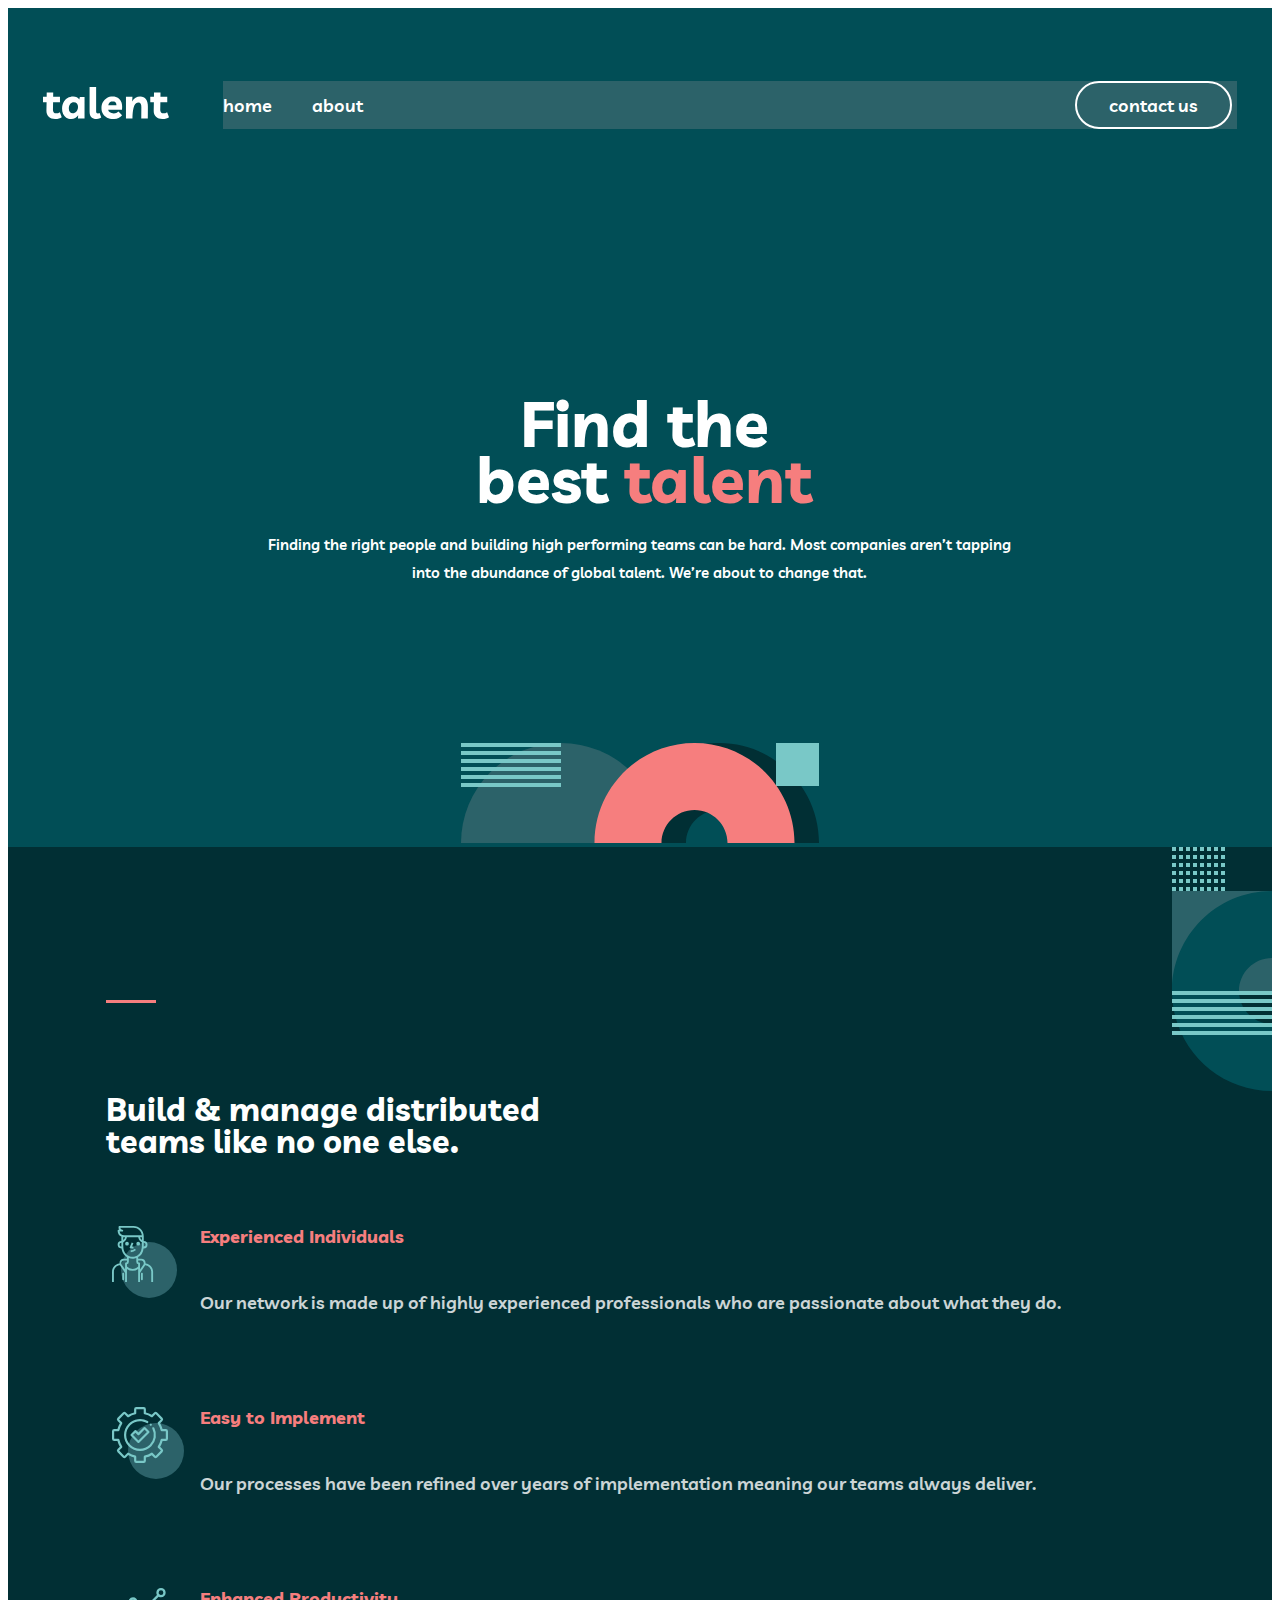
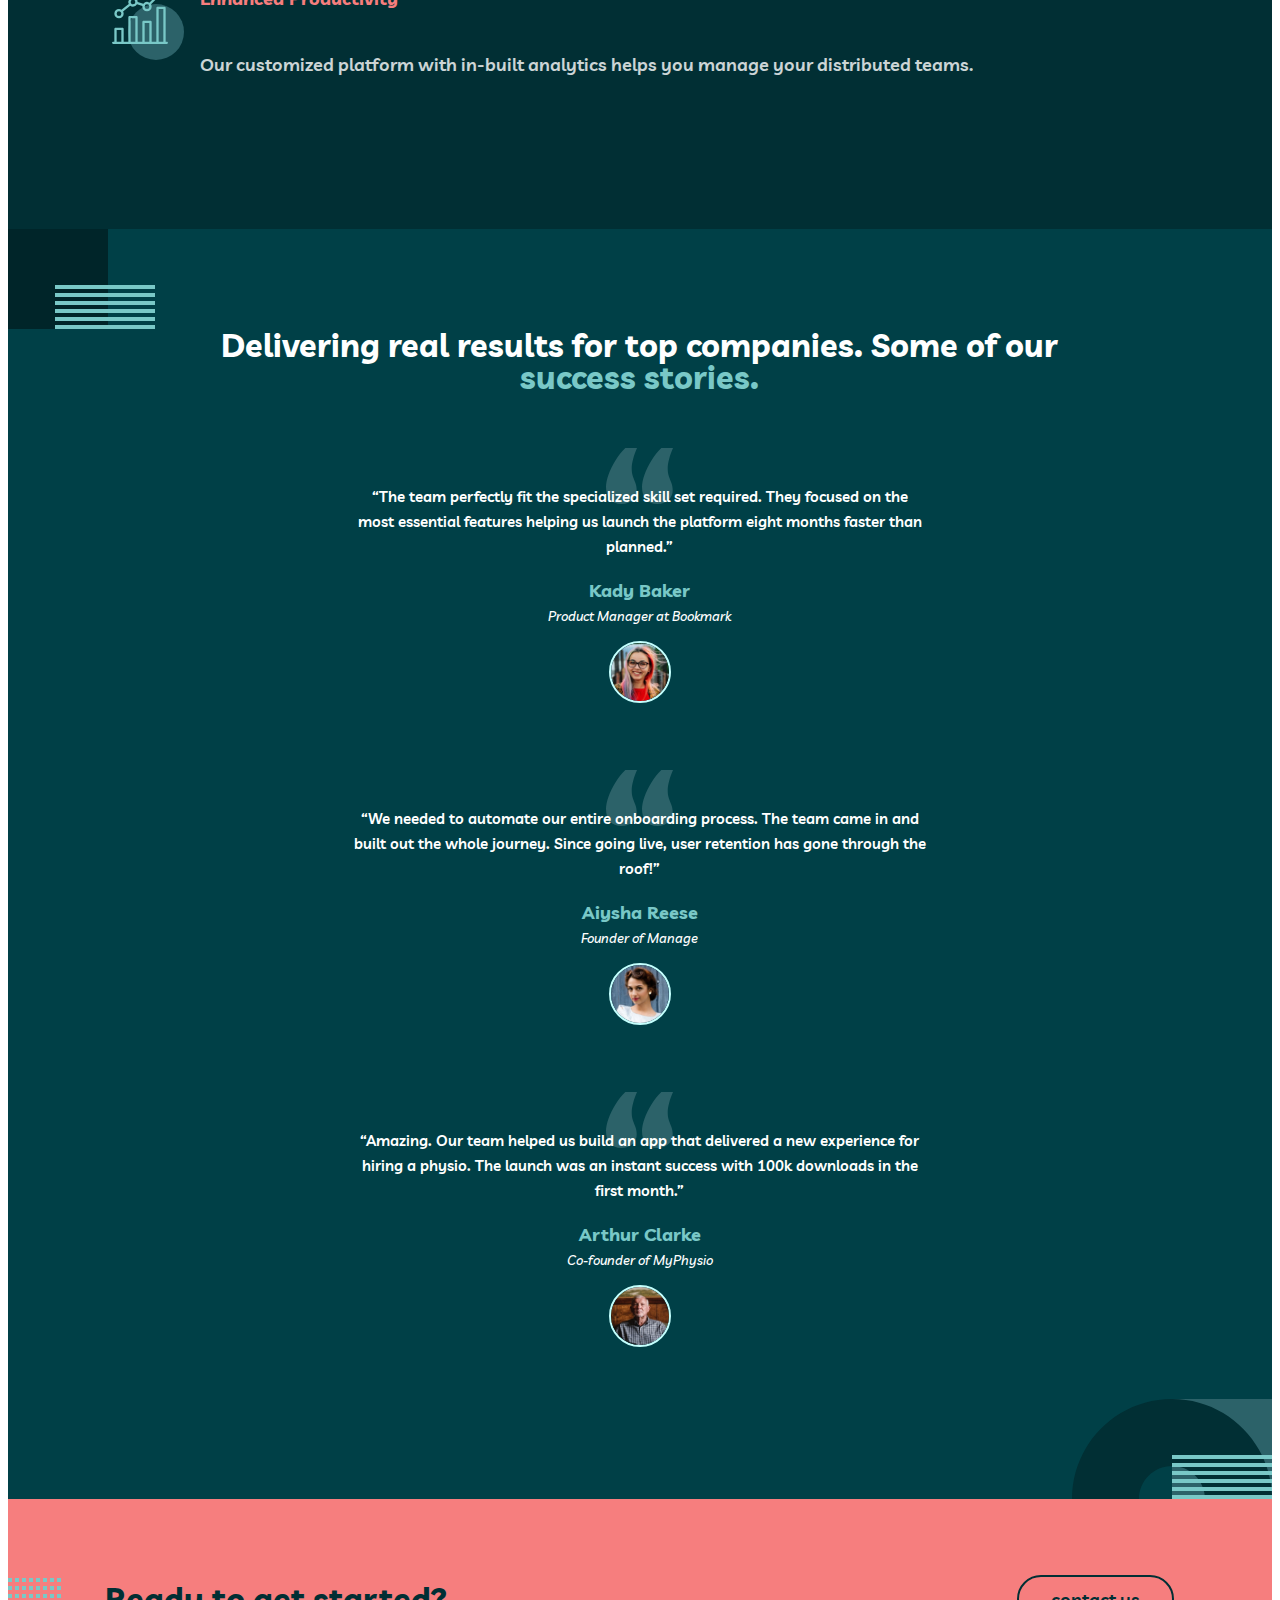
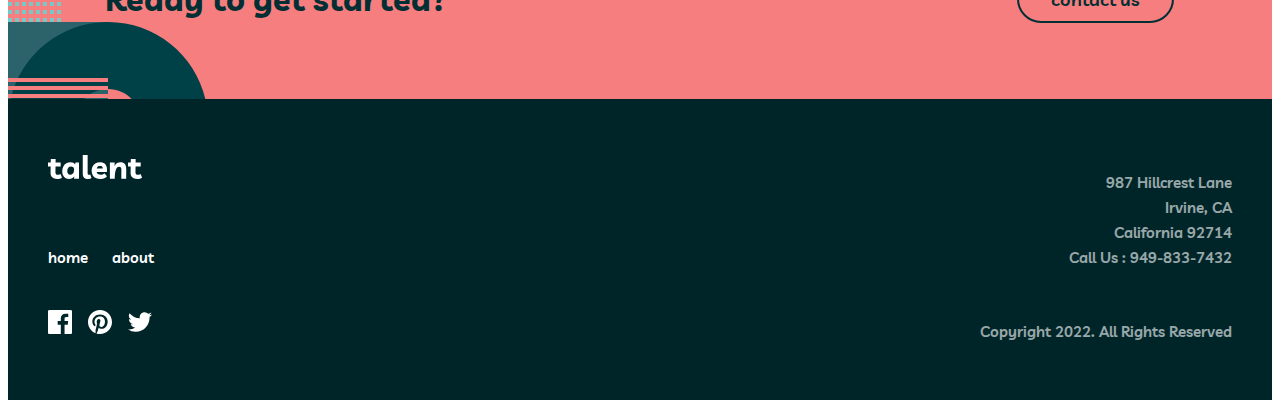
==== index.html @ 36f63576 "Added fixes for html/css validator bugs" ====
<!DOCTYPE html>
<html lang="en">

<head>
  <meta charset="UTF-8">
  <meta http-equiv="X-UA-Compatible" content="IE=edge">
  <meta name="viewport" content="width=device-width, initial-scale=1.0">
  <title>Document</title>
  <link href="https://cdn.jsdelivr.net/npm/bootstrap@5.2.3/dist/css/bootstrap.min.css" rel="stylesheet" integrity="sha384-rbsA2VBKQhggwzxH7pPCaAqO46MgnOM80zW1RWuH61DGLwZJEdK2Kadq2F9CUG65" crossorigin="anonymous">
  <link rel="stylesheet" href="style.css">

</head>

<body>
  <header class="header">
    <a href="index.html" class="linked-img">
      <img src="assets/images/logo.svg" alt="talent logo" class="logo">
    </a>
    <a href="#offcanvasResponsive" data-bs-toggle="offcanvas" role="button" aria-controls="offcanvasResponsive" class="linked-img hamburger">
      <img src="assets/images/icon-hamburger.svg" alt="nav menu open" class="hamburger__img">
    </a>
    <div class="offcanvas-md offcanvas-end header__offcanvas" tabindex="-1" id="offcanvasResponsive">
        <a href="#offcanvasResponsive" data-bs-dismiss="offcanvas" role="button" class="linked-img close">
          <img src="assets/images/icon-close.svg" alt="nav menu close__img">
        </a>
        <nav class="nav">
          <a href="index.html" class="nav__item link-text body__1 nav__home">home</a>
          <a href="about.html" class="nav__item link-text body__1 nav__about">about</a>
          <a href="contacts.html" class="body__1 button button-primary-light nav__item">
            contact us
          </a>
        </nav>
        <img src="assets/images/bg-pattern-about-1-mobile-nav-1.svg" alt="mobile nav 1" class="offcanvas__bg-image">
    </div>
  </header>
  <main>
    
    <div class="main-banner">
        <h1 class="banner-title">Find the <br> best <span style="color:rgba(246, 126, 126, 1)">talent</span></h1>
      <div class="banner-text">
        <p>Finding the right people and building high performing teams can be hard. Most companies aren’t tapping into
          the
          abundance of global talent. We’re about to change that.</p>
      </div>
      <div class="bg-pattern-home-2"><img src="assets/images/bg-pattern-home-2.svg" alt="bg-pattern-home-2"></div>
    </div>


    <div class="main-features-body">
      <div class="red-line"></div>
      <div class="bg-pattern-home-3"><img src="assets/images/bg-pattern-home-3.svg" alt="pattern home 3"></div>
      <h1 class="features-title">Build & manage distributed teams like no one else.</h1>
      
      
      <div class="description-features">
        <article class="features">
          <div class = "image-features"><img src="assets/images/icon-person.svg" alt="person"></div>
          <h5><span style="color:rgba(246, 126, 126, 1)">Experienced Individuals</span></h5>
          <p>Our network is made up of highly experienced professionals who are passionate about what they do.</p>
        </article>
        <article class="features">
          <div class = "image-features"><img src="assets/images/icon-cog.svg" alt="cog"></div>
          <h5><span style="color:rgba(246, 126, 126, 1)">Easy to Implement</span></h5>
          <p>Our processes have been refined over years of implementation meaning our teams always deliver.</p>
        </article>
        <article class="features">
          <div class = "image-features"><img src="assets/images/icon-chart.svg" alt="chart"></div>
          <h5><span style="color:rgba(246, 126, 126, 1)">Enhanced Productivity</span></h5>
          <p>Our customized platform with in-built analytics helps you manage your distributed teams.</p>
        </article>
      </div>
    </div>

    <div class="main-stories-body">
      <div>
        <img class="stories-icon" src="assets/images/bg-pattern-home-4-about-3.svg" alt="logo-the-verge">
      </div>
      <h2 class="main-stories">
          Delivering real results for top companies. Some of our 
          <span class="success-stories">success stories.</span>
      </h2>
      <div class="quotes">
        <div class="quotes__container">
          <p class="quote body__2">
                “The team perfectly fit the specialized skill set
                required. They focused on the most essential
                features helping us launch the platform eight
                months faster than planned.”
          </p>
          <h3 class="name h3">Kady Baker</h3>
          <div class="role">Product Manager at Bookmark</div>
          <div>
            <img class="avatar" src="assets/images/avatar-kady.jpg" alt="kady-pic">
          </div>
        </div>
        
        <div class="quotes__container">
          <p class="quote body__2">
            “We needed to automate our entire
            onboarding process. The team came in and
            built out the whole journey. Since going live,
            user retention has gone through the roof!”
          </p>
          <h3 class="name h3">Aiysha Reese</h3>
          <div class="role"> Founder of Manage</div> 
          <div>
            <img class="avatar" src="assets/images/avatar-aiysha.jpg" alt="aisha-pic">
          </div>
        </div>
        
        <div class="quotes__container">
          <p class="quote body__2">
            “Amazing. Our team helped us build an app
            that delivered a new experience for hiring a
            physio. The launch was an instant success
            with 100k downloads in the first month.”
          </p>
          <h3 class="name h3">Arthur Clarke</h3>
          <div class="role">Co-founder of MyPhysio</div>
          <div>
            <img class="avatar" src="assets/images/avatar-arthur.jpg" alt="arthur-pic">
          </div>
        </div>
        <div>
          <img class="icon-bot-left" src="assets/images/bg-pattern-home-5.svg" alt="pattern-home-5">
        </div>
      </div>
    </div>
  </main>


  <footer>
    <div class="ready-to-get-started">
      <div class="ready-to-get-started__text">Ready to get started?</div>
      <a href="contacts.html" class="body__1 button button-primary-dark">contact us</a>
      <img src="assets/images/bg-pattern-home-6-about-5.svg" alt="bg-pattern-home-6-about-5" class="ready-to-get-started__image">
    </div>
    <div class="footer-contacts-body">
      <div class="footer-nav">
        <a href="index.html" class="linked-img">
          <img src="assets/images/logo.svg" alt="logo" class="footer-logo">
        </a>
        <p class="footer-links"><a href="index.html" class="footer-links__home">home</a><a href="about.html" class="footer-links__about">about</a></p>
      </div>
      <p class="footer-contacts body__2">
          987 Hillcrest Lane <br>
          Irvine, CA <br>
          California 92714 <br>
          Call Us : 949-833-7432 <br>
      </p>
      <div class="social-network">
        <a target="_blank" href="https://facebook.com"><img src="assets/images/icon-facebook.svg" alt="facebook"></a>
        <a target="_blank" href="https://pinterest.com"><img src="assets/images/icon-pinterest.svg" alt="pinterest"></a>
        <a target="_blank" href="https://twitter.com"><img src="assets/images/icon-twitter.svg" alt="twiter"></a>
      </div>
      <p class="copyright body__2">Copyright 2022. All Rights Reserved</p>
    </div>
  </footer>



  <script src="https://cdn.jsdelivr.net/npm/bootstrap@5.2.3/dist/js/bootstrap.bundle.min.js" integrity="sha384-kenU1KFdBIe4zVF0s0G1M5b4hcpxyD9F7jL+jjXkk+Q2h455rYXK/7HAuoJl+0I4" crossorigin="anonymous"></script>
</body>

</html>
---- style.css ----
@import url("https://fonts.googleapis.com/css2?family=Livvic:ital,wght@0,600;0,700;1,600;1,700&display=swap");
:root {
    --midnight-green: #014e56;
    --light-coral: #f67e7e;
    --white: #ffffff;
    --rapture-blue: #79c8c7;
    --police-blue: #2c6269;
    --deep-jungle-green: #004047;
    --sacramento-state-green: #012f34;
    --dark-green: #002529;
    font-family: "Livvic", sans-serif;
}
*{
    box-sizing: border-box;
}
body{
    font-family: 'Livvic', sans-serif;
}
a{
    color: inherit;
    text-decoration: none;
}
h1, h2, h3, h4, h5, h6 {
    margin-bottom: 0;
}
.body__1 {
    font-size: 18px;
    line-height: 28px;
    font-weight: 600;
}
.body__2 {
    font-size: 15px;
    line-height: 25px;
    font-weight: 600;
}
.h1-large {
    font-size: 100px;
    line-height: 100px;
    font-weight: 700;
}
.h1-small {
    font-size: 64px;
    line-height: 56px;
    font-weight: 700;
}
.h2 {
    font-size: 48px;
    line-height: 48px;
    font-weight: 700;
}
.h3 {
    font-size: 18px;
    line-height: 28px;
    font-weight: 700;
}
.input__text,
.input__textarea{
    display: block;
    border-top: none;
    border-right: none;
    border-left: none;
    border-bottom: 1px solid var(--white);
    background-color: transparent;
    color: white;
    padding-left: 14px;
    margin-bottom: 24px;
    max-width: 540px;
    width: 100%;
}
.input__text{
    padding-bottom: 16px;
}
.input__textarea {
    resize: none;
}
.input__text::placeholder,
.input__textarea::placeholder {
    opacity: 0.6;
}
.input__text:focus-visible,
.input__textarea:focus-visible {
    border-color: var(--rapture-blue);
    outline: none;
}
.input__message{
    display: none;
    font-weight: 700;
    font-style: italic;
    font-size: 10px;
    line-height: 0.5rem;
    padding-left: 14px;
    max-width: 540px;
    width: 100%;
}
.input-alert{
    border-color: var(--light-coral);
    color: var(--light-coral);
}
.input__text.input-alert,
.input__textarea.input-alert{
    margin-bottom: 8px;
}
.input__message.input-alert {
    display: block;
    margin-bottom: 24px;
}
.about-container-img{
    background-color:#012F34;
    display:flex;
    flex-direction: column;
    color: #FFFFFF;
    text-align: center;
    gap: 56px;
    padding-bottom: 88px;
   
    
} 
.about-container{
    background-color:#012F34;
    color: #FFFFFF;
    text-align: center; 
    position: relative;
    padding-top: 88px;
    padding-bottom: 64px;
    overflow: hidden;
    font-size: 32px;
    line-height: 32px;
    font-weight: 700;
}



.about-container-box{
    max-height: 25px;
    max-width: 113px;
    text-align: center;
    
    
}

.about-image{
    position:absolute ;
    top: -100px;
    left: -100px;
    width: 200px;
    height: 200px;
    opacity: 54%;
}
/*.about-text-size{
    font-size: 32px;
    font-weight: 700;
}  */


.button{
    border-width: 2px;
    border-style: solid;
    border-radius: 24px;
    padding: 9px 32px 11px;
    height: 48px;
}
.button:disabled{
    opacity: 0.25;
}
.button-primary-light{
    background-color: transparent;
    border-color: var(--white);
    color: var(--white);
}
.button-primary-light:hover{
    background-color: var(--white);
    color: var(--sacramento-state-green);
}
.button-primary-dark {
    background-color: transparent;
    border-color: var(--sacramento-state-green);
    color: var(--sacramento-state-green);
}
.button-primary-dark:hover{
    background-color: var(--sacramento-state-green);
    color: var(--white);
}
.button-secondary {
    background-color: var(--white);
    border-color: var(--white);
    color: var(--sacramento-state-green);
}
.button-secondary:hover {
    background-color: var(--rapture-blue);
    border-color: var(--rapture-blue);
}

/*index main banner*/

@media only screen and (max-width: 768px) {
    /* For mobile devices with a screen width between 375px to 768px */
    .main-banner {
        font-family: "Livvic";
        background-color: rgba(1, 78, 86, 1);
        color: #ffffff;
        padding-top: 80px;
    }
    .banner-title {
        text-align: center;
        width: 87.2%;
        height: 80px;
        font-size: 40px;
        font-weight: 700;
        line-height: 40px;
        margin-bottom: 18px;
        margin-left: 6.4%;
        margin-right: 6.4%;
    }
    .banner-text {
        font-style: normal;
        text-align: center;
        width: 87.2%;
        height: 112px;
        font-size: 15px;
        font-weight: 600;
        line-height: 28px;
        margin-left: 6.4%;
        margin-right: 6.4%;
    }
    .bg-pattern-home-2{
        text-align: center;
        margin-top: 97px;
        margin-left: 2%;
        margin-right: 2%;
    }
  }
  
  @media only screen and (min-width: 768px) and (max-width: 1339px) {
    /* For tablets with a screen width between 769px and 1339px */
    .main-banner {
        padding-top: 112px;
        font-family: "Livvic";
        background-color: rgba(1, 78, 86, 1);
        color: #ffffff;
    }
    .banner-title {
        text-align: center;
        width: 88.94%;
        height: 112px;
        font-size: 64px;
        font-weight: 700;
        line-height: 56px;
        margin-bottom: 24px;
        margin-left: 5.85%;
        margin-right: 5.21%;
    }
    .banner-text {
        text-align: center;
        font-style: normal;
        width: 59.5%;
        margin-left: 20.2%;
        margin-right: 20.3%;
        font-size: 15px;
        font-weight: 600;
        line-height: 28px;
    }
    .bg-pattern-home-2{
        text-align: center;
        margin-top: 156px;
    }
  }
  @media only screen and (min-width: 1440px) {
    /* For desktop computers with a screen width above 1440px */
    .main-banner {
        padding-top: 112px;
        font-family: "Livvic";
        background-color: rgba(1, 78, 86, 1);
        color: #ffffff;
    }
    .banner-title {
        display: inline-block;
        width: 635px;
        height: 200px;
        font-size: 100px;
        font-weight: 700;
        line-height: 100px;
    }
    .banner-text {
        display: inline-block;
        text-align: left;
        width: 445px;
        height: 112px;
        margin-left: 155px;
        margin-right: 156px;
        font-size: 18px;
        font-weight: 600;
        line-height: 28px;
     }
     .bg-pattern-home-2{
        margin-top: 156px;
    }
  }

/*index main features*/

@media only screen and (max-width: 767px) {

.main-features-body {
  position: relative;
  background-color: rgba(1, 47, 52, 1);
  font-family: "Livvic", sans-serif;
  text-align: center;
  overflow: hidden;
}
.red-line {
  position: absolute;
  padding: 28px 0px 25px 0px;
  left: 24px;
  width: 50px;
  height: 4px;
  border-bottom: solid #f67e7e;
}
.bg-pattern-home-3 {
  position: absolute;    
  display: inline-block;
  right:-100px;
  top: 0px;
 
}
.features-title {
  text-align: left;
  font-family: "Livvic";
  margin: 90px 100px 40px 20px;
  font-size: 32px;
  font-weight: 700;
  line-height: 32px;
  font-style: normal;
  vertical-align: top;
  color: #ffffff;
  
}
.features h5{
    text-align: center;
    font-style: normal;
    vertical-align: top;
    font-size: 18px;
    font-weight: 700;
    line-height: 28px;
    padding: 25px 2px 0px 2px;
}

.features p{ 
    color: #ffffff;
    font-style: normal;
    font-size: 15px;
    opacity: 0.8;
    padding: 5px 22px 25px 22px;
    font-weight: 600;
    line-height: 25px;  
}
}

@media only screen and (min-width: 767px) and (max-width: 1339px) {
    .main-features-body {
        position: relative;
        background-color: rgba(1, 47, 52, 1);
        font-family: "Livvic", sans-serif;
        text-align: center;
        overflow: hidden;
        padding-bottom: 100px;
      }
      .red-line {
        padding: 28px 0px 25px 0px;
        margin-left: 98px;
        margin-top: 100px;
        width: 50px;
        height: 4px;
        border-bottom: solid #f67e7e;
      }

      .image-features {
        position: absolute;
        padding: 28px 0px 25px 0px;
        left: 104px;
        right: 23px;
        width: 50px;
        height: 4px;
      }
      .bg-pattern-home-3 {
        position: absolute;    
        display: inline-block;
        right:-100px;
        top: 0px;
       
      }
      .features-title {
        width: 445px;
        height: 65px;
        text-align: left;
        font-family: "Livvic";
        margin: 90px 125px 40px 98px;
        font-size: 32px;
        font-weight: 700;
        line-height: 32px;
        font-style: normal;
        vertical-align: top;
        color: #ffffff;
        
      }
      .features h5{
          text-align: left;
          font-style: normal;
          vertical-align: top;
          font-size: 18px;
          font-weight: 700;
          line-height: 28px;
          padding: 25px 98px 15px 192px;
      }
      
      .features p{ 
          color: #ffffff;
          text-align: left;
          font-style: normal;
          font-size: 18px;
          opacity: 0.8;
          padding: 5px 98px 32px 192px;
          font-weight: 600;
          line-height: 28px;
      }
      
}


/*about main banner*/
.red-line--desktop{
    display: none;
}
.main-banner-body{
    position: relative;
    font-family: "Livvic";
    background-color: rgba(1, 78, 86, 1);
    color: #FFFFFF;
    overflow: hidden;
}
.main-banner-title {
    text-align: center;
    margin-top: 8px;
    margin-bottom: 16px;
    font-family: 'Livvic';
    font-style: normal;
    line-height: 40px;
    font-weight: 700;
    font-size: 40px;
    
}
.main-banner-text{
    text-align: center;
    margin: 0px 24px 108px 24px;
    height: 196px;
    font-family: 'Livvic';
    font-style: normal;
    font-weight: 600;
    font-size: 15px;
    line-height: 28px;
    z-index: 30;
}
.main-banner-image {
    position: absolute;
    width: 200px;
    height: 200px;
    bottom: -100px;
    right: -100px;;
}
/* contacts banner */
.contacts-container{
    background-color: var(--midnight-green);
    font-weight: bold;
    color: var(--white);
    text-align: center;
    padding-bottom: 48px;
    padding-left: 25px;
    padding-right: 25px;
    position: relative;
}
.contacts-content{
    font-weight: bold;
    color: var(--white);
    display:flex;
    flex-wrap: wrap;
    flex-direction: column;
    align-content: center;
    gap: 24px
}  
.contacts-content__item {
    display: flex;
    align-items: center;
    align-content: flex-start;
}
.contacts-content__img{
    width: 72px;
    height: 72px;
    text-align: center;
}
.contacts-content__text{
    margin-left: 23px;
    text-align: left;
    min-width: 232px;
    font-size: 18px;
    font-weight: 700;
    line-height: 28px;
    margin-bottom: 0;
}
.contacts-text1{
    font-size: 40px;
    line-height: 40px;
    margin-bottom: 16px;
    font-weight: 700; 
}
.contacts-text2{
    font-size: 32px;
    color: var(--light-coral);
    line-height: 48px; 
    font-weight: 700;
    margin-bottom: 40px;
}
.contacts-container__img{
    display: none;
    position: absolute;
    top: 0;
    left: -100px;
    width: 200px;
    height: 200px;
}

/*footer*/

.ready-to-get-started{
    background-color:var(--light-coral);
    text-align: center;
    position: relative;
    overflow: hidden;
    padding: 83px 24px;
    display: flex;
    flex-direction: column;
    align-items: center;
    gap: 24px;
}
.ready-to-get-started__text{
    font-size: 32px;
    line-height: 32px;
    font-weight: 700;
    color: var(--sacramento-state-green);
}

.ready-to-get-started__image {
    position: absolute;
    height: auto;
    width: 200px;
    bottom: -23px;
    left: 0px;    
}   
.footer-contacts-body {
    background-color: var(--dark-green);
    text-align: center;
    position: relative;
    padding-top: 60px;
    padding-bottom: 64px;
    padding-left: 24px;
    padding-right: 24px;
    display: flex;
    flex-direction: column;
    flex-wrap: wrap;
}
.footer-nav {
    flex-basis: 50%;
    display: flex;
    flex-direction: column;
    justify-content: space-between;
}
.footer-logo{  
    margin-bottom: 24px;
    height: 24px;
    width: auto;
}
.footer-links {
    margin-bottom: 24px;
    font-weight: 600;
    font-size: 15px;
    line-height: 25px;
    color: var(--white);
}
.footer-links__home {
    margin-right: 24px;
}
.footer-links__home:hover,
.footer-links__about:hover {
    color: var(--light-coral);
}
.footer-contacts{
    color: var(--white);
    opacity:0.6;
    margin-bottom: 40px;
    flex-basis: 50%;
}
.social-network > a:hover{
    filter: invert(51%) sepia(8%) saturate(3511%) hue-rotate(314deg) brightness(125%) contrast(93%);
}
.social-network{
    display: flex;
    margin-left: auto;
    margin-right: auto;
    margin-bottom: 25px;
    align-items: center;
    flex-direction: row;
    column-gap: 16px;
    width: fit-content;
    flex-basis: 50%;
}
.copyright{
    color: var(--white);
    opacity:0.6;
    flex-basis: 50%;
    margin-bottom: 0;
}

/* header */
.header {
    background-color: var(--midnight-green);
    padding: 48px 24px;
    display: flex;
    align-items: center;
}
.logo{
    height: 32px;
    width: auto;
}
.hamburger {
    margin-left: auto;
}
.hamburger__img{
    height: 17px;
    width: auto;
}
.linked-img{
    height: fit-content;
}

.header__offcanvas {
    background-color: var(--police-blue);
    max-width: 255px;
    padding-top: 56px;
}
.nav{
    display: flex;
    flex-direction: row;
    padding: 0 48px;
}
.link-text{
    color: var(--white);
}
.link-text:hover{
    color: var(--light-coral);
}
.nav__item{
    flex-basis: 100%;
}
.nav__home {
    margin-bottom: 24px;
}
.nav__about {
    margin-bottom: 36px;
}
.close {
    margin-bottom: 39px;
    text-align: end;
    margin-right: 25px;
    line-height: 0;
}
.close__img {
    height: 17px;
    width: auto;
}
.offcanvas__bg-image{
    position: fixed;
    width: 200px;
    height: auto;
    bottom: 0;
    right: -100px;
}

/* index main stories */

.main-stories-body {
    color: var(--white);
    padding-top: 140px; 
    padding-bottom: 84px;
    padding-left: 24px;
    padding-right: 24px;
    position: relative;
    text-align: center;
    background-color: var(--deep-jungle-green); 
}
.quote {
    word-wrap: break-word;
    color: var(--white);
    background-image: url(assets/images/icon-quotes.svg);
    background-repeat: no-repeat;
    background-position: top center;
    padding-top: 36px;
    margin-bottom: 16px;
}
.quotes {
    padding-top: 10px;
    display: flex;
    flex-direction: column;
    row-gap: 48px;
    align-items: center;
}
.stories-icon {
    position: absolute;
    top: 0;
    left: 0;
}
.main-stories {
    margin: 0 auto;
    font-size: 32px;
    font-weight: 700;
    line-height: 32px;
    margin-bottom: 30px;
}
.success-stories {
    color: var(--rapture-blue);
    display: inline-block;
}
.name {
    color: var(--rapture-blue);
    margin-bottom: 2px;
}
.role {
    font-style: italic;
    font-weight: 500;
    font-size: 13px;
    line-height: 18px;
    margin-bottom: 16px;
}
.avatar {
    border-radius: 50%;
    border: 2px solid #C4FFFE;
    width: 62px;
    height: 62px;
}
.icon-bot-left {
    position: absolute;
    right: 0;
    bottom: 0;
}
/* form  */
.form-container {
    background-color: var(--midnight-green);
    padding: 10px 24px 88px 24px;
    position: relative;
    overflow: hidden;
}
.form-container__img {
    position: absolute;
    width: 200px;
    height: 200px;
    bottom: -100px;
    right: -100.5px;
}
.form {
    display: flex;
    flex-direction: column;
    flex-wrap: nowrap;
    align-items: stretch;
    align-content: center;
    margin-left: auto;
    margin-right: auto;
    width: fit-content;
    min-width: 325px
}
.form > .button{
    align-self: start;
}

/* Meet the directors*/

.people-block {
    background-color: var(--deep-jungle-green);
    position: relative;
    overflow: hidden;
    padding: 88px 24px 116px;
}
.people-block__img-left {
    position: absolute;
    top: -100px;
    left: -100px;
}
.people-block__title {
    color: var(--white);
    text-align: center;
    font-weight: 700;
    font-size: 32px;
    line-height: 32px;
    margin-bottom: 48px;
}
.people-block__directors {
    display: flex;
    row-gap: 52px;
    flex-direction: column;
    align-items: center;
    flex-wrap: wrap;
}
.director {
    text-align: center;
    background-color: var(--sacramento-state-green);
    height: 253px;
    width: 100%;
    max-width: 350px;
    position: relative;
    padding-top: 32px;
}
.director__photo {
    margin-bottom: 16px;
    width: 96px;
    height: auto;
    border: 2px solid #C4FFFE;
    border-radius: 50%;
}
.director__name{
    color: var(--rapture-blue);
    font-style: normal;
    margin-bottom: 0;
}
.director__position {
    color: var(--white);
    font-style: italic;
    font-weight: 500;
    font-size: 15px;
    line-height: 25px;
}
.director__description{
    display: none;
    color: var(--white);
    height: 75px;
    max-width: 254px;
    margin: 8px auto;
}
.director__links {
    display: flex;
    flex-direction: row;
    justify-content: center;
    column-gap: 16px;
    margin-top: 24px;
}
.director__social:hover{
    filter: invert(51%) sepia(8%) saturate(3511%) hue-rotate(314deg) brightness(125%) contrast(93%);
}
.director__position.show{
    display: none;
}
.director__description.show{
    display: block;
}
.director__photo.show{
    display: none;
}
.director__button {
  height: 56px;
  width: 56px;
  background-color: var(--light-coral);
  border-radius: 50%;
  display: inline-block;
  position: absolute;
  bottom: -28px;
  left:50%;
  margin-left: -28px;
  line-height: 53px;
  transition: transform 0.5s;
}
.director__button.active{
    background-color: var(--rapture-blue);
    transform: rotate(45deg);
}
.people-block__img-right {
    position: absolute;
    bottom: 0px;
    right: 0px;
}


/* *********TABLET********* */

@media screen and (min-width: 768px){
    /* header */
    .header {
        padding: 73px 35px 111px;
    }
    .logo {
        margin-right: 54px;
    }
    .hamburger {
        display: none;
    }
    .close {
        display: none;
    }
    .offcanvas__bg-image {
        display: none;
    }
    .header__offcanvas {
        max-width: 100%;
        width: 100%;
        padding-top: 0;
    }
    .nav {
        flex-direction: row;
        padding: 0;
        align-items: baseline;
    }
    .nav__item {
        flex-basis: auto;
        margin-bottom: 0;
        margin-right: 40px;
    }
    .button.nav__item{
        margin-left: auto;
        margin-right: 5px;
    }

    /* contacts form */
    .form-container {
        padding: 64px 113px 112px 113px;
    }
    .form-container__img {
        bottom: -3px;
        height: 225px;
    }
    .form {
        min-width: 540px;
    }

    /* contacts banner */
    .contacts-text1 {
        font-size: 64px;
        line-height: 56px;
    }
    .contacts-container__img {
        display: inline;
    }
    .contacts-content__text {
        min-width: 420px;
    }


    /* main stories */
    .main-stories-body {
        padding-top: 100px;
        padding-left: 97px;
        padding-right: 98px;
        padding-bottom: 100px;
    }
    .quotes__container {
        max-width: 573px;
    }



    /* footer */
    .ready-to-get-started{
        padding: 76px 98px 76px 97px;
        flex-direction: row;
        justify-content: space-between;
        gap: 0;
    }
    .footer-contacts-body {
        flex-direction: row;
        padding: 56px 40px;
    }
    .footer-nav {
        text-align: left;
        margin-bottom: 34px;
    }
    .footer-logo {
        margin-bottom: auto;
    }
    .footer-links {
        margin-bottom: 0;
    }
    .social-network {
        margin-bottom: 0;
    }
    .footer-contacts {
        text-align: right;
        margin-bottom: 34px;
    }
    .copyright {
        text-align: right;
    }

    /* Meet the directors*/
    .people-block {
        padding: 100px 98px 128px 97px;
    }
    .people-block__img-left{
        top: 0px;
    }
    .people-block__directors {
        flex-direction: row;
        column-gap: 11px;
        row-gap: 76px;
        justify-content: center;
    }
    .director {
        min-width: 281px;
        width: auto;
    }


}

/* ************DESKTOP*********** */

@media screen and (min-width: 1440px){
    .header {
        padding: 73px 163px 120px 165px;
    }
    .logo {
        margin-right: 82.5px;
        height: 40px;
    }
    .hamburger {
        display: none;
    }
    .close {
        display: none;
    }
    .offcanvas__bg-image {
        display: none;
    }
    .header__offcanvas {
        max-width: 100%;
        width: 100%;
        padding-top: 0;
    }
    .nav {
        flex-direction: row;
        padding: 0;
        align-items: baseline;
    }
    .nav__item {
        flex-basis: auto;
        margin-bottom: 0;
        margin-right: 40px;
    }
    .button.nav__item{
        margin-left: auto;
        margin-right: 0px;
    }

    /* contacts main*/
    .contacts-main {
        display: flex;
        flex-direction: row;
    }
    .contacts-container {
        width: 50%;
        padding-left: 165px;
        padding-right: 0;
        padding-bottom: 120px;
    }
    .contacts-text1 {
        line-height: 100px;
        text-align: left;
    }
    .contacts-text2 {
        text-align: left;
        margin-bottom: 32px;
    }
    .contacts-content {
        align-content: flex-start;
        gap: 8px;
    }
    .contacts-content__item {
        height: 72px;
    }
    .contacts-container__img {
        top: 4px;
    }
    .form-container {
        width: 50%;
        padding: 0 0 120px 17px;
    }
    .form {
        margin-left: 0;
        margin-right: 0;
        min-width: 0;
        width: 100%;
    }
    .input__textarea {
        max-height: 83px;
    }

       /* Meet the directors*/
    .people-block {
        padding: 140px 165px 168px 165px;
    }
    .people-block__title {
        margin-bottom: 64px;
        font-size: 48px;
        line-height: 48px;
    }
    .people-block__directors {
        column-gap: 30px;
        row-gap: 76px;
    }
    .director {
        width: 350px;
    }

    /* ***footer*** */
    .ready-to-get-started {
        padding: 76px 260px 76px 263px;
    }
    .ready-to-get-started__text {
        font-size: 48px;
        line-height: 48px;
    }
    .ready-to-get-started__image{
        bottom: 0;
    }
    .footer-contacts-body {
        padding: 48px 165px;
        align-content: space-between;
        flex-wrap: wrap;
        flex-direction: column;
        height: 198px;
        column-gap: 125px;
    }
    .footer-logo {
        width: 160px;
        height: auto;
    }
    .footer-nav {
        height: 100%;
        flex-basis: auto;
        margin-bottom: 0;
    }
    .footer-links {
        font-size: 18px;
        line-height: 28px;
    }
    .footer-contacts {
        flex-basis: auto;
        text-align: left;
        margin-bottom: 0;
        width: 445px;
    }
    .social-network {
        flex-basis: auto;
        margin-left: auto;
        margin-right: 0;
    }
    .copyright {
        flex-basis: auto;
        margin-left: auto;
        margin-top: auto;
    }
    
}
@media screen and (min-width: 768px){
    .about-container{
        text-align: center;
       
       
    }

    .about-container-img{
        display: flex;
        flex-direction: row;
        gap: 39px;
        justify-content: center;
    }

    .about-image{
        position:absolute ;
        top: -100px;
        left: 0px;
        width: 200px;
        height: 200px;
        opacity: 54%;
}
}
@media screen and (min-width: 768px){
    .about-container{
        text-align: center;
       
       
    }

    .about-container-img{
        display: flex;
        flex-direction: row;
        gap: 39px;
        justify-content: center;
    }

    .about-image{
        position:absolute ;
        top: -100px;
        left: 0px;
        width: 200px;
        height: 200px;
        opacity: 54%;
}
}

/*About banner tablet*/
@media screen and (min-width: 768px){

    .main-banner-body{
        position: relative;
        font-family: "Livvic";
        background-color: rgba(1, 78, 86, 1);
        color: #FFFFFF;
        overflow: hidden;
    }
    
    .main-banner-title{
        text-align: center;
       margin-bottom: 34px;
        font-family: 'Livvic';
        font-style: normal;
        line-height: 56px;
        font-weight: 700;
        font-size: 64px;
    
    }
    .main-banner-text{
      text-align: center;
      margin-left: 158px;
      margin-right: 153px ;
      margin-bottom: 45px;
        font-family: 'Livvic';
        font-style: normal;
        font-weight: 600;
        font-size: 15px;
        line-height: 28px;
        z-index: 30;
    
    }
    .main-banner-image{
        position: absolute;
        width: 200px;
        height: 200px;
        bottom: 0px;
        right: -100px;;
       /* opacity: 0.53;*/ 
        mix-blend-mode: normal;
    
    }
}

/*Dekstop About main banner*/
@media screen and (min-width: 1440px){
.main-banner-body{
    display: flex;
    flex-direction: row;
    overflow: hidden;
    position: relative;
}
.main-banner-title {
    text-align: center;
    margin-top: 50px;
    margin-bottom: 176px;
    margin-left: 165px;
    font-family: 'Livvic';
    font-style: normal;
    line-height: 100px;
    font-weight: 700;
    font-size: 64px;
    
}
.main-banner-text{
    text-align: left;
    margin-bottom: 120px;
    margin-right: 165px;
    margin-left: 205px;
    /*margin-top: 140px;*/
    height: 196px;
    font-family: 'Livvic';
    font-style: normal;
    font-weight: 600;
    font-size: 18px;
    line-height: 28px;
    z-index: 30;

}

.main-banner-image {
    position: absolute;
    width: 200px;
    height: 200px;
    bottom: 0px;
    right: -100px;
}

.red-line--desktop {
        display: block;
        padding: 28px 0px 25px 0px;
        margin-left: 0px;
     
        margin-bottom: 40px;
        width: 50px;
        height: 4px;
        border-bottom: solid #f67e7e;
}
}
/*Dekstop About main partners*/
@media screen and (min-width: 1440px){

    .about-container-img{
        background-color:#012F34;
        display:flex;
        flex-direction: row;
        color: #FFFFFF;
        text-align: center;
        gap: 100px;
        padding-bottom: 150px;
        padding-left: 165px;
        padding-right: 165px;
       
        
    } 
    .about-container{
        background-color:#012F34;
        color: #FFFFFF;
        text-align: center; 
        position: relative;
        padding-top: 140px;
        padding-bottom: 70px;
        overflow: hidden;
        font-size: 32px;
        line-height: 32px;
        font-weight: 700;
    }
    
    
    
    .about-container-box{
        max-height: 45px;
        max-width: 140px;
        text-align: center;
        
}

.about-text-size{
    font-size: 48px;
    font-weight: 700;
    line-height: 48px;
    text-align: center;
}  
.about-image{
    position:absolute ;
    top: 0px;
    left: 0px;
    width: 200px;
    height: 200px;
    opacity: 54%;
}
}
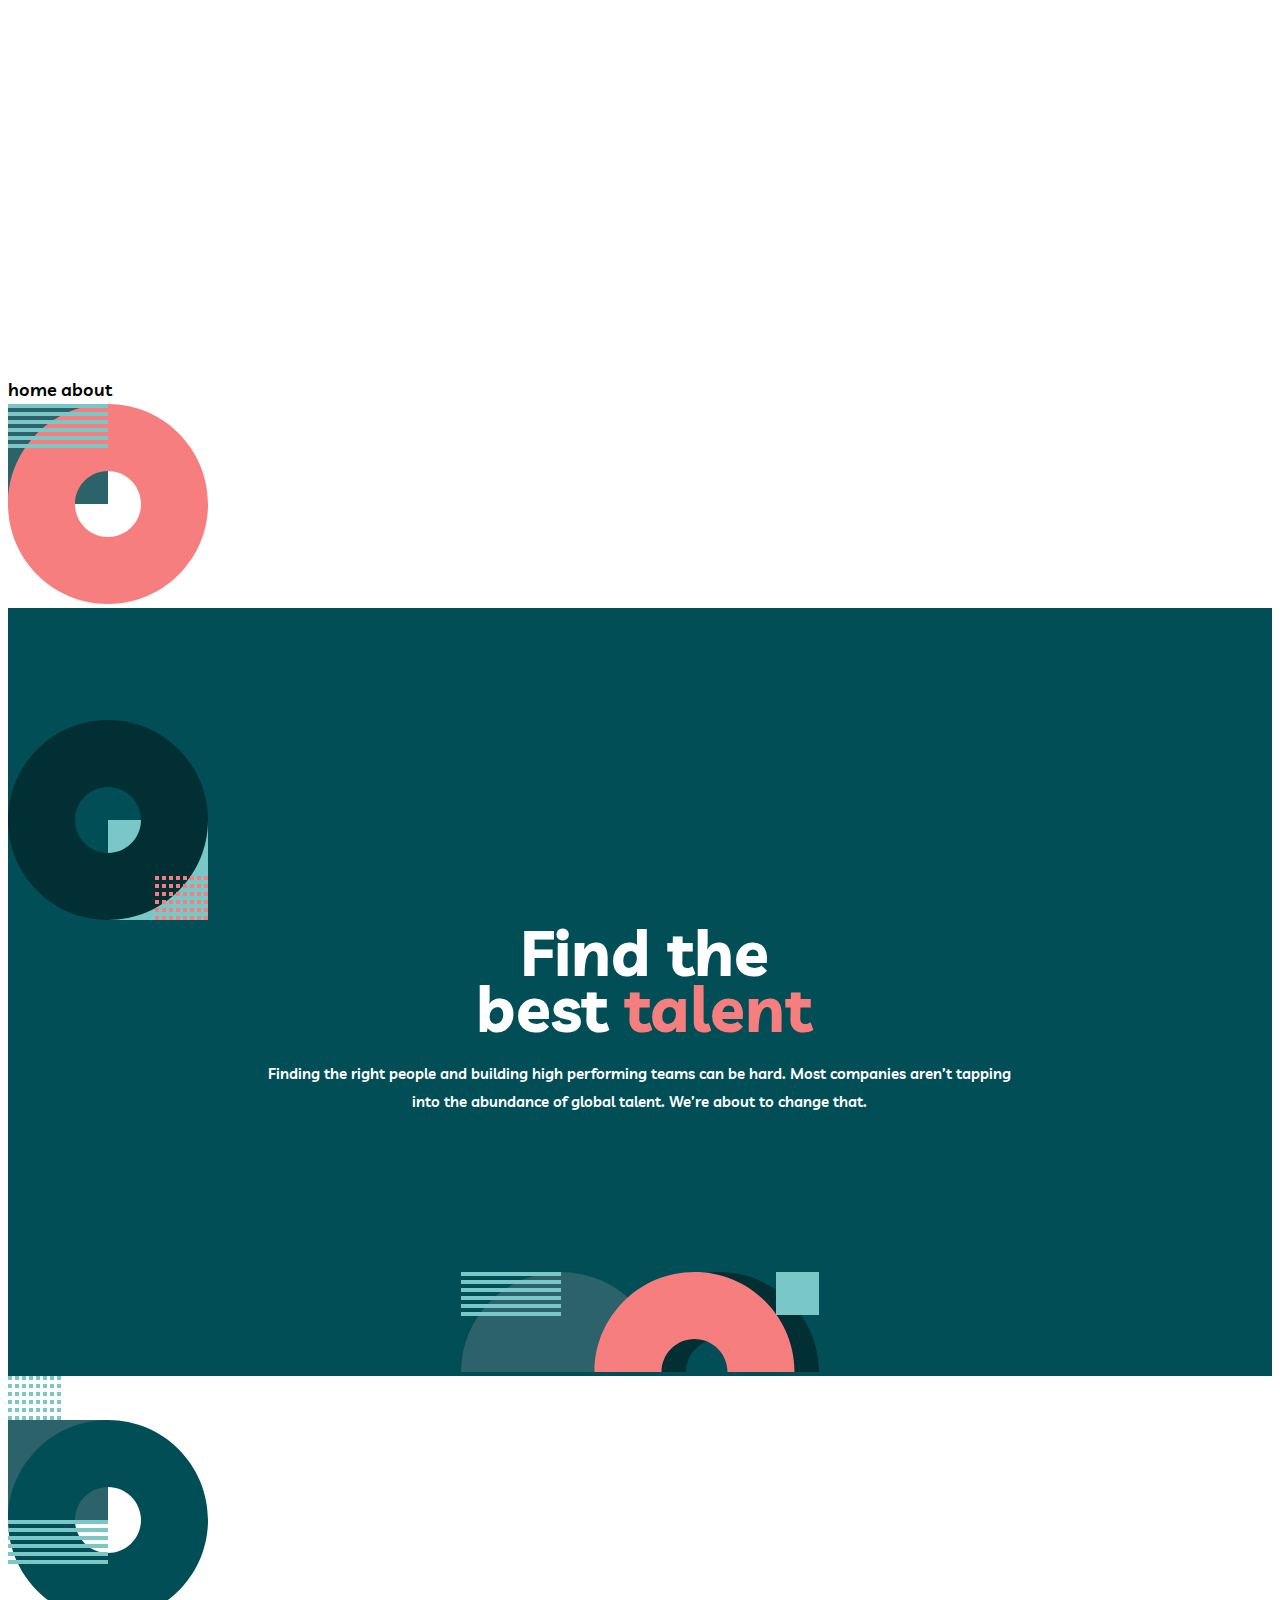
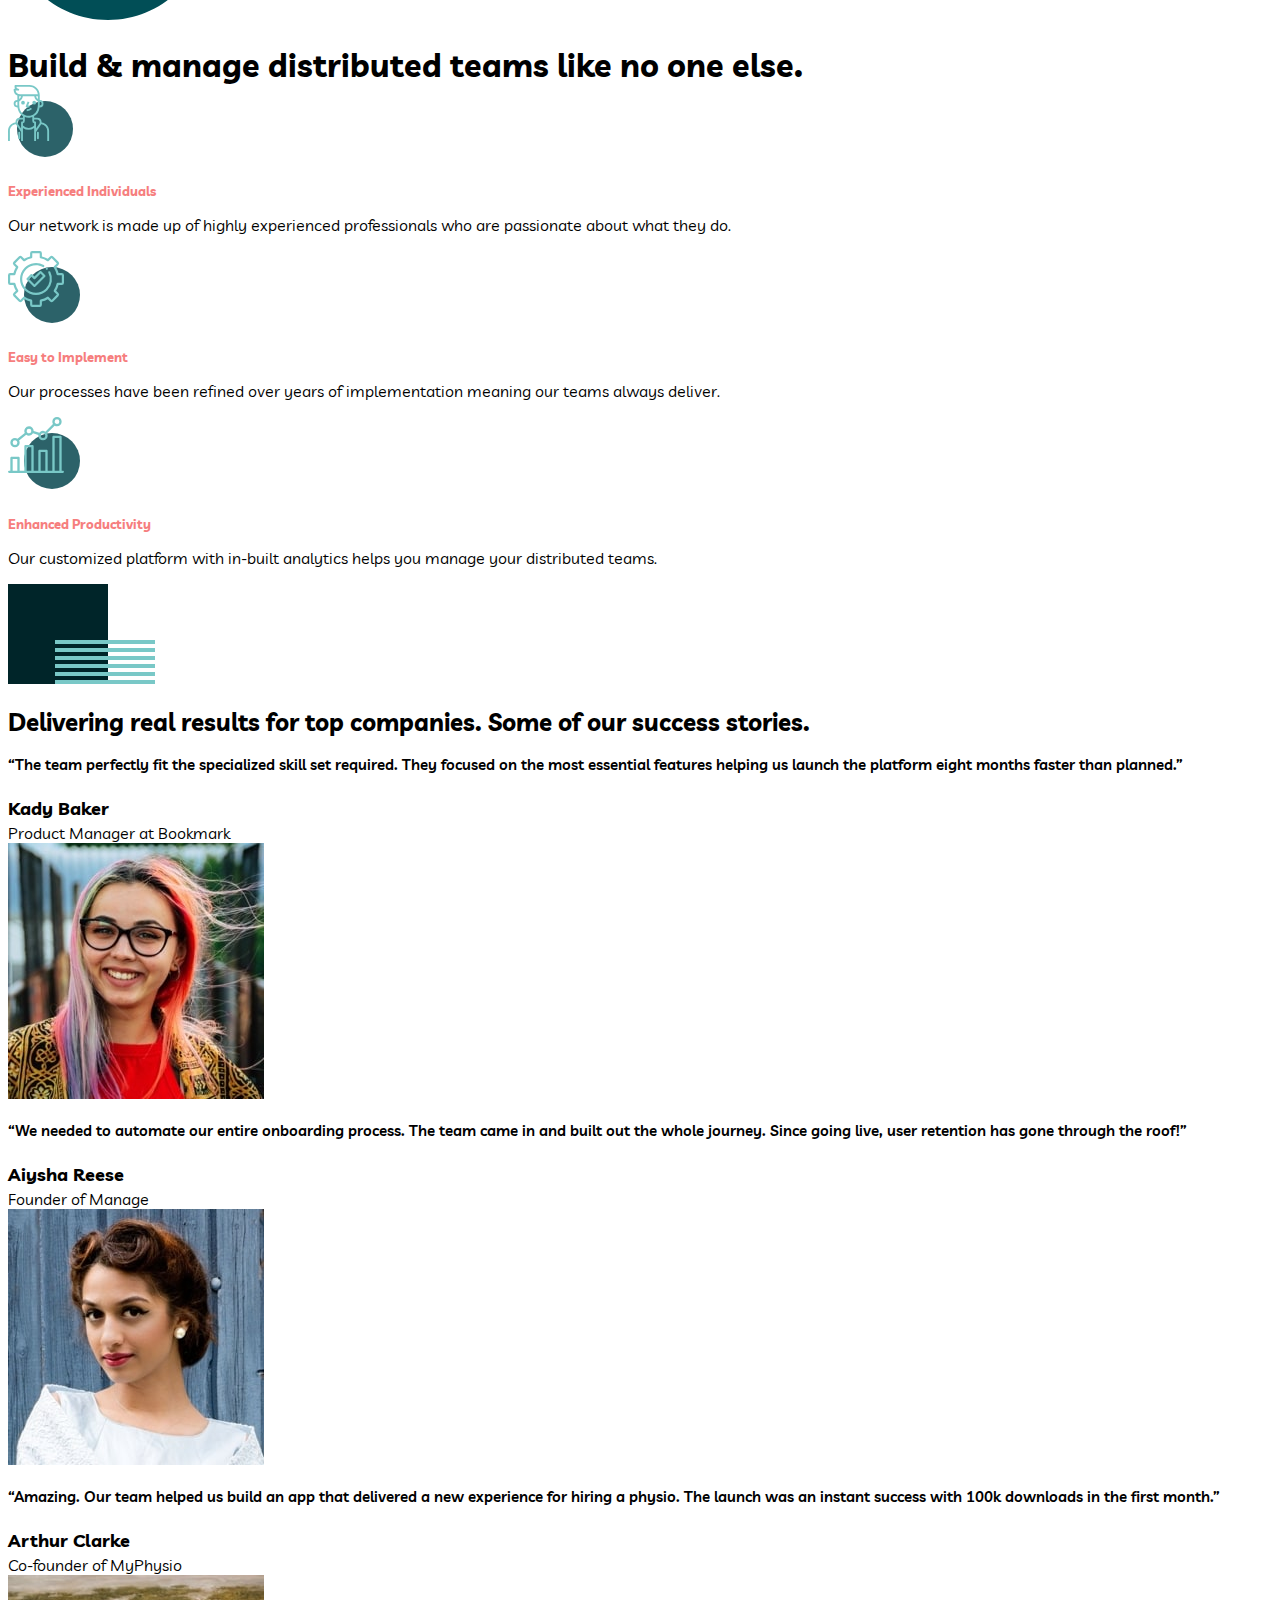
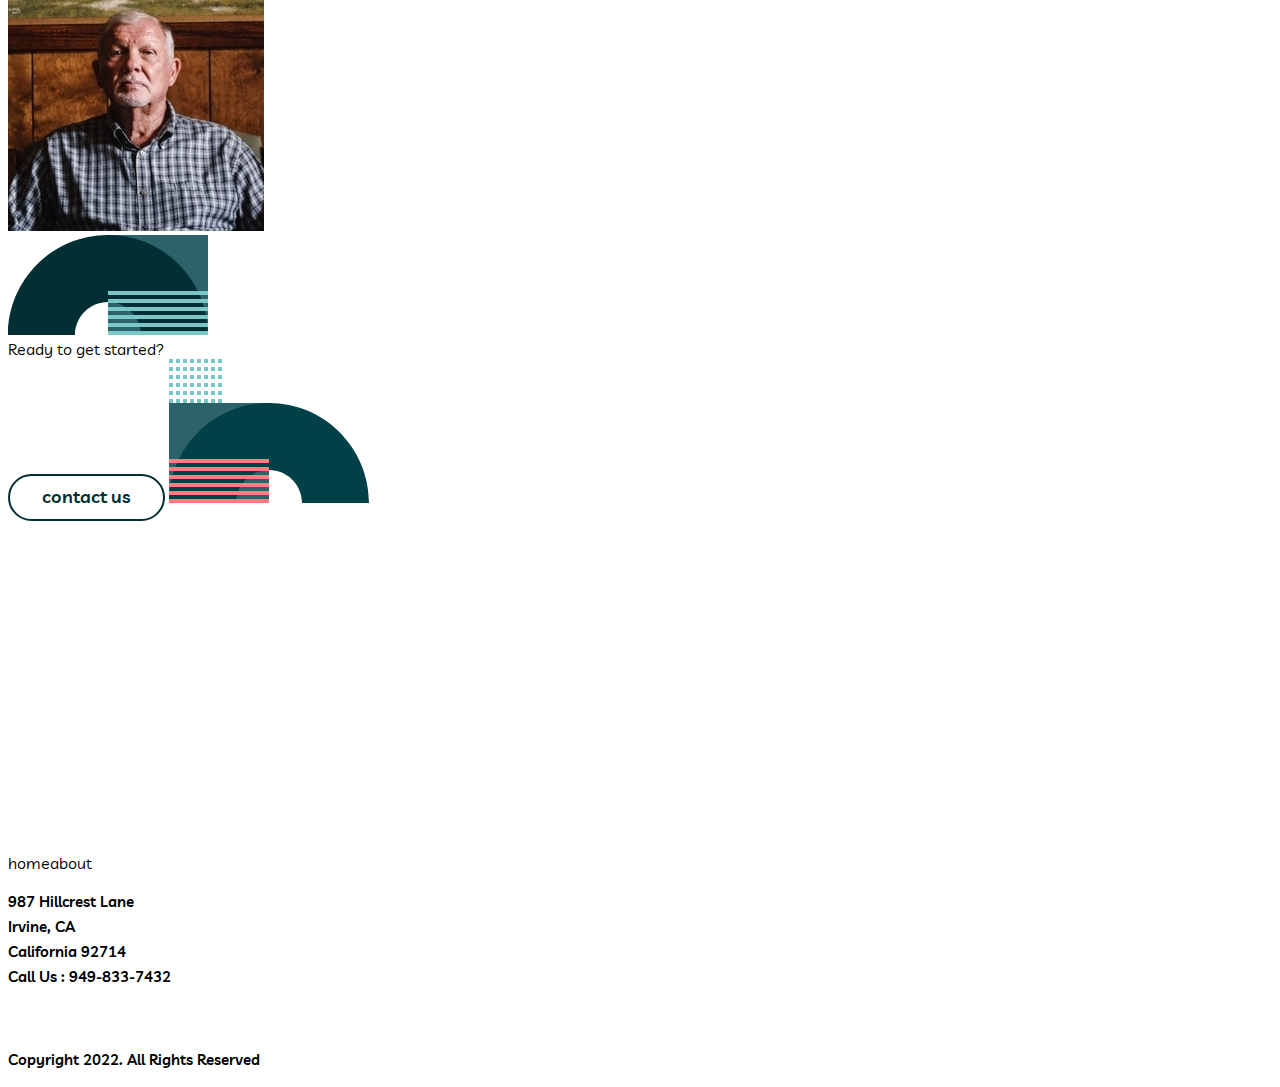
==== commit c97a17f9: "JP2FT-17 desktop versija" ====
--- a/index.html
+++ b/index.html
@@ -19,7 +19,7 @@
     <a href="#offcanvasResponsive" data-bs-toggle="offcanvas" role="button" aria-controls="offcanvasResponsive" class="linked-img hamburger">
       <img src="assets/images/icon-hamburger.svg" alt="nav menu open" class="hamburger__img">
     </a>
-    <div class="offcanvas-md offcanvas-end header__offcanvas" tabindex="-1" id="offcanvasResponsive">
+    <div class="offcanvas-md offcanvas-end header__offcanvas" tabindex="-1" id="offcanvasResponsive" aria-labelledby="offcanvasResponsiveLabel">
         <a href="#offcanvasResponsive" data-bs-dismiss="offcanvas" role="button" class="linked-img close">
           <img src="assets/images/icon-close.svg" alt="nav menu close__img">
         </a>
@@ -35,15 +35,18 @@
   </header>
   <main>
     
-    <div class="main-banner">
-        <h1 class="banner-title">Find the <br> best <span style="color:rgba(246, 126, 126, 1)">talent</span></h1>
+  <div class="main-banner">
+      <div class="img-index-banner-left"><img src="assets/images/bg-pattern-home-1.svg" alt=""></div>
+      
+        <div class="banner-title">Find the <br> best <span style="color:rgba(246, 126, 126, 1)">talent</span></div>
       <div class="banner-text">
-        <p>Finding the right people and building high performing teams can be hard. Most companies aren’t tapping into
+        <div class="green-line--desktop"></div>Finding the right people and building high performing teams can be hard. Most companies aren’t tapping into
           the
-          abundance of global talent. We’re about to change that.</p>
-      </div>
+          abundance of global talent. We’re about to change that.</div>
+      
+      
       <div class="bg-pattern-home-2"><img src="assets/images/bg-pattern-home-2.svg" alt="bg-pattern-home-2"></div>
-    </div>
+  </div>
 
 
     <div class="main-features-body">
@@ -52,7 +55,7 @@
       <h1 class="features-title">Build & manage distributed teams like no one else.</h1>
       
       
-      <div class="description-features">
+      <article class="description-features">
         <article class="features">
           <div class = "image-features"><img src="assets/images/icon-person.svg" alt="person"></div>
           <h5><span style="color:rgba(246, 126, 126, 1)">Experienced Individuals</span></h5>
@@ -68,7 +71,7 @@
           <h5><span style="color:rgba(246, 126, 126, 1)">Enhanced Productivity</span></h5>
           <p>Our customized platform with in-built analytics helps you manage your distributed teams.</p>
         </article>
-      </div>
+      </article>
     </div>
 
     <div class="main-stories-body">
@@ -132,7 +135,7 @@
   <footer>
     <div class="ready-to-get-started">
       <div class="ready-to-get-started__text">Ready to get started?</div>
-      <a href="contacts.html" class="body__1 button button-primary-dark">contact us</a>
+      <a href="contacts.html"class="body__1 button button-primary-dark">contact us</a>
       <img src="assets/images/bg-pattern-home-6-about-5.svg" alt="bg-pattern-home-6-about-5" class="ready-to-get-started__image">
     </div>
     <div class="footer-contacts-body">
--- a/style.css
+++ b/style.css
@@ -194,6 +194,12 @@
 
 @media only screen and (max-width: 768px) {
     /* For mobile devices with a screen width between 375px to 768px */
+    .green-line--desktop{
+        display: none;
+    }
+    .img-index-banner-left{
+        display: none;
+    }
     .main-banner {
         font-family: "Livvic";
         background-color: rgba(1, 78, 86, 1);
@@ -232,6 +238,9 @@
   
   @media only screen and (min-width: 768px) and (max-width: 1339px) {
     /* For tablets with a screen width between 769px and 1339px */
+    .green-line--desktop{
+        display: none;
+    }
     .main-banner {
         padding-top: 112px;
         font-family: "Livvic";
@@ -266,7 +275,7 @@
   }
   @media only screen and (min-width: 1440px) {
     /* For desktop computers with a screen width above 1440px */
-    .main-banner {
+   /* .main-banner {
         padding-top: 112px;
         font-family: "Livvic";
         background-color: rgba(1, 78, 86, 1);
@@ -295,7 +304,7 @@
         margin-top: 156px;
     }
   }
-
+*/
 /*index main features*/
 
 @media only screen and (max-width: 767px) {
@@ -465,6 +474,7 @@
     height: 200px;
     bottom: -100px;
     right: -100px;;
+    opacity: 53,49%; 
 }
 /* contacts banner */
 .contacts-container{
@@ -729,7 +739,7 @@
 }
 .name {
     color: var(--rapture-blue);
-    margin-bottom: 2px;
+    margin-bottom: 2;
 }
 .role {
     font-style: italic;
@@ -1113,55 +1123,6 @@
         width: 350px;
     }
 
-    /* ***footer*** */
-    .ready-to-get-started {
-        padding: 76px 260px 76px 263px;
-    }
-    .ready-to-get-started__text {
-        font-size: 48px;
-        line-height: 48px;
-    }
-    .ready-to-get-started__image{
-        bottom: 0;
-    }
-    .footer-contacts-body {
-        padding: 48px 165px;
-        align-content: space-between;
-        flex-wrap: wrap;
-        flex-direction: column;
-        height: 198px;
-        column-gap: 125px;
-    }
-    .footer-logo {
-        width: 160px;
-        height: auto;
-    }
-    .footer-nav {
-        height: 100%;
-        flex-basis: auto;
-        margin-bottom: 0;
-    }
-    .footer-links {
-        font-size: 18px;
-        line-height: 28px;
-    }
-    .footer-contacts {
-        flex-basis: auto;
-        text-align: left;
-        margin-bottom: 0;
-        width: 445px;
-    }
-    .social-network {
-        flex-basis: auto;
-        margin-left: auto;
-        margin-right: 0;
-    }
-    .copyright {
-        flex-basis: auto;
-        margin-left: auto;
-        margin-top: auto;
-    }
-    
 }
 @media screen and (min-width: 768px){
     .about-container{
@@ -1266,7 +1227,7 @@
 }
 .main-banner-title {
     text-align: center;
-    margin-top: 50px;
+    margin-top: 125px;
     margin-bottom: 176px;
     margin-left: 165px;
     font-family: 'Livvic';
@@ -1297,14 +1258,15 @@
     width: 200px;
     height: 200px;
     bottom: 0px;
-    right: -100px;
+    right: -100px;;
+    opacity: 53,49%; 
 }
 
 .red-line--desktop {
         display: block;
         padding: 28px 0px 25px 0px;
         margin-left: 0px;
-     
+        margin-top: 80px;
         margin-bottom: 40px;
         width: 50px;
         height: 4px;
@@ -1363,4 +1325,73 @@
     height: 200px;
     opacity: 54%;
 }
-}+}
+ /*index main banner desktop*/
+   
+ .main-banner {
+    background-color: rgba(1, 78, 86, 1);
+    color: #ffffff;
+    position: relative;
+    display: flex;
+    flex-direction: row;
+    overflow: hidden;
+    
+   }
+  
+   
+   .banner-title {
+    width: 635px;
+    height: 200px;
+    top: 0px;
+    text-align:left;
+    margin-bottom: 250px;
+    margin-left: 150px;
+    
+    padding-right: 100px;
+    font-family: 'Livvic';
+    font-style: normal;
+    line-height: 100px;
+    font-weight: 700;
+    font-size: 100px;
+   
+    
+    
+    
+   }
+  .bg-pattern-home-2{
+    position: absolute;
+    bottom: 0px;
+    left: 880px;
+  }
+  .img-index-banner-left{
+    display: block;
+    left: -100px;
+    position: absolute;
+    top: 0px;
+
+  }
+ .banner-text {
+    
+    text-align: left;
+    margin-bottom: 250px;
+    margin-left: 40px                         ;
+    height: 112px;
+    width: 445px;
+    font-family: 'Livvic';
+    font-style: normal;
+    font-weight: 600;
+    font-size: 18px;
+    line-height: 28px;
+    z-index: 30;
+    
+ }
+ .green-line--desktop{
+    display: block;
+    padding: 0px 0px 25px 0px;
+    margin-left: 0px;
+    margin-bottom: 60px;
+    width: 50px;
+    height: 4px;
+    border-bottom: solid #79C8C7;
+ }
+  }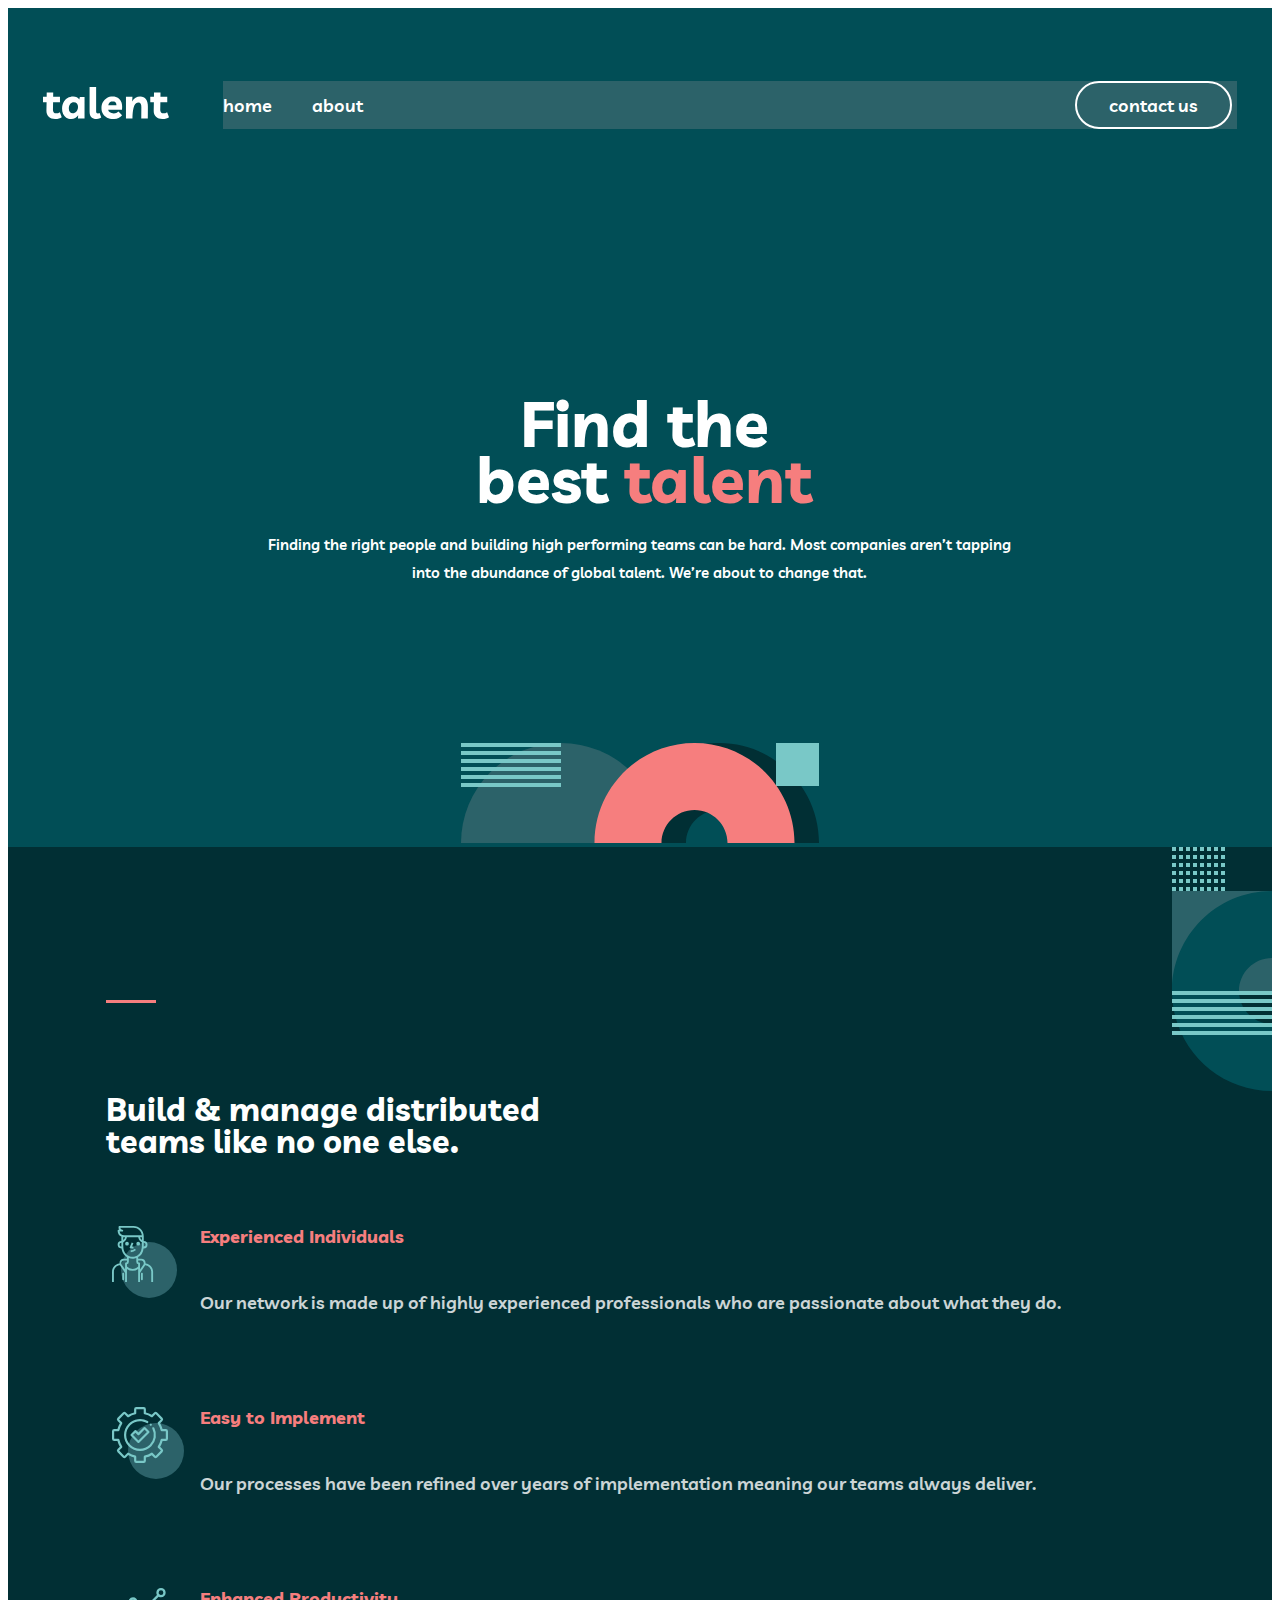
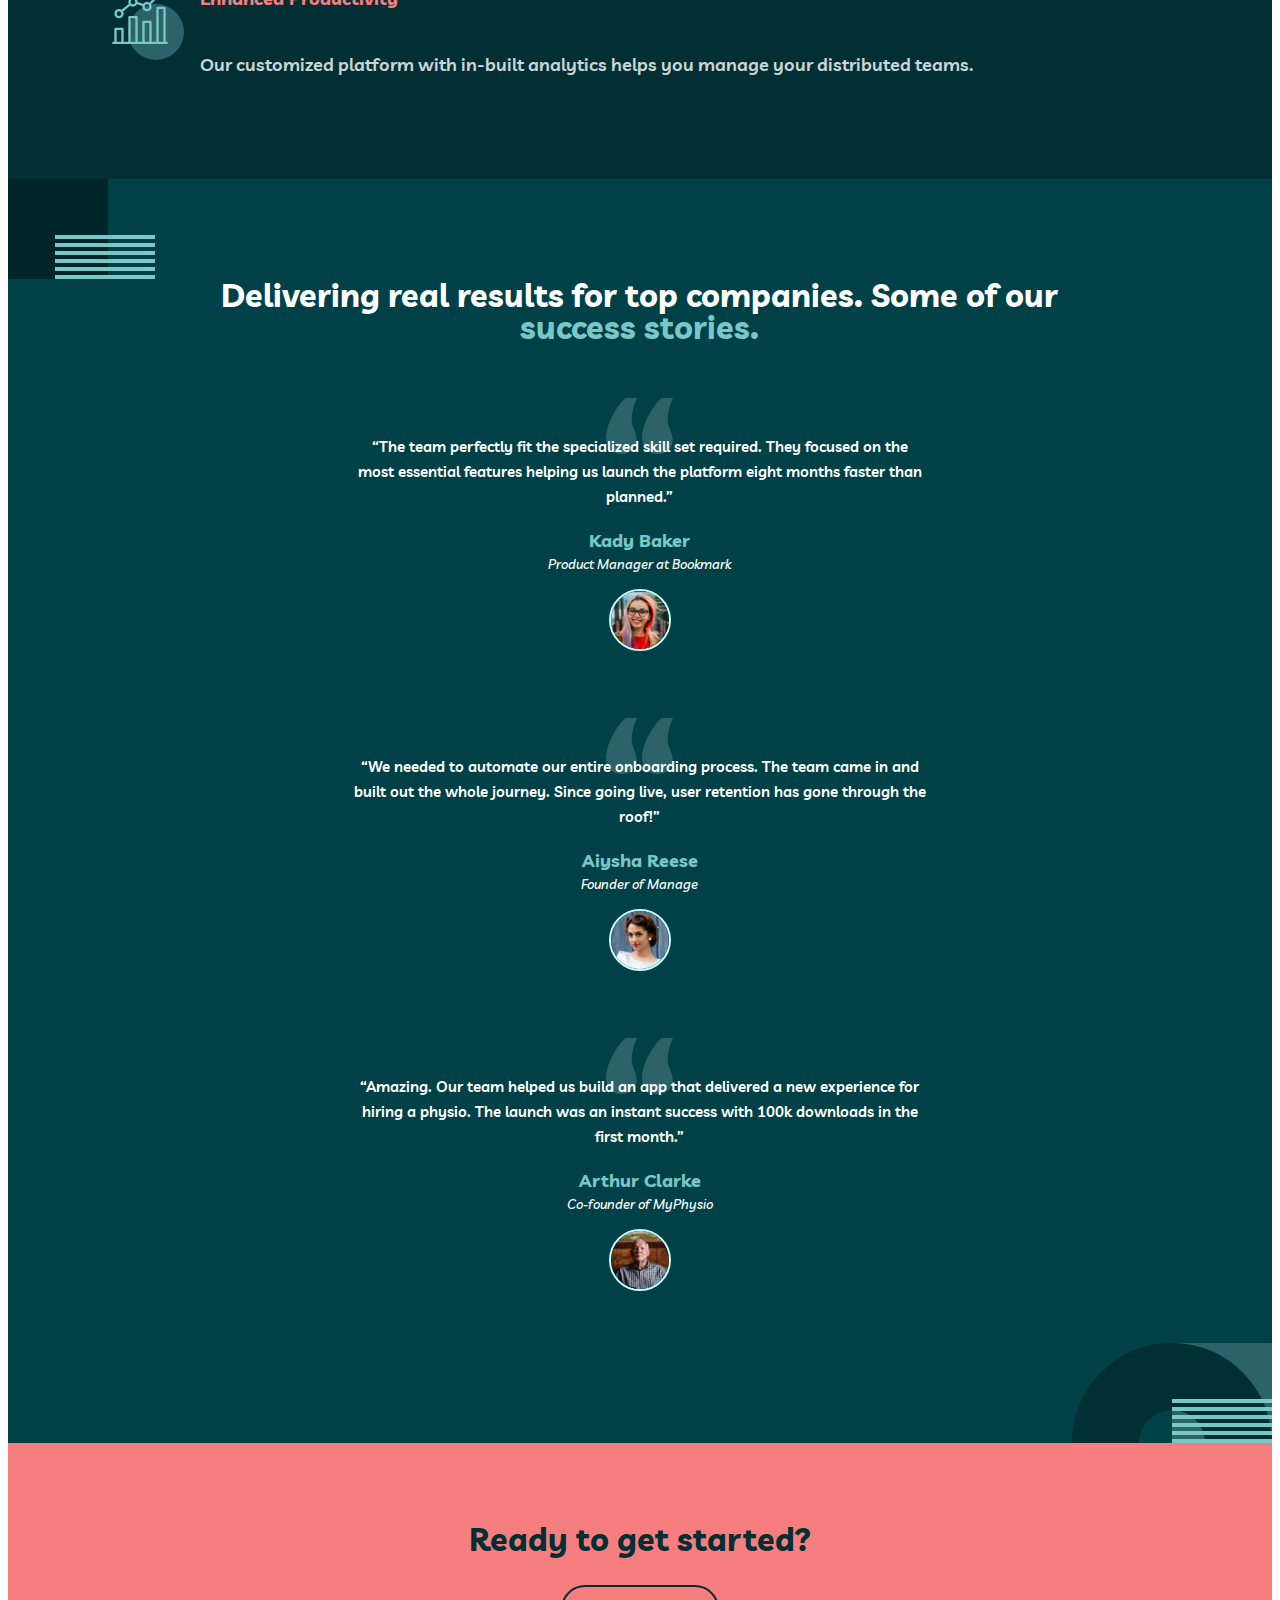
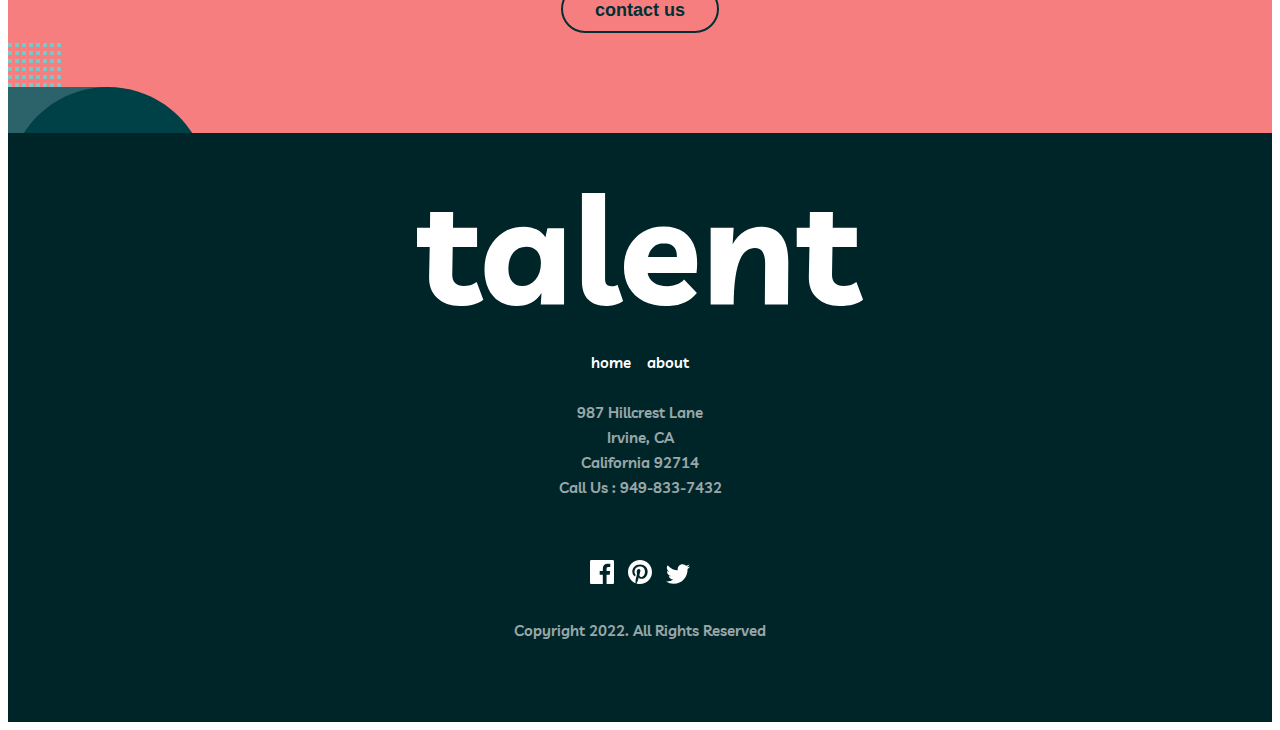
==== commit 1a5f5caf: "slight index changes and bigger css changes for desktop" ====
--- a/index.html
+++ b/index.html
@@ -35,42 +35,44 @@
   </header>
   <main>
     
-  <div class="main-banner">
-      <div class="img-index-banner-left"><img src="assets/images/bg-pattern-home-1.svg" alt=""></div>
-      
-        <div class="banner-title">Find the <br> best <span style="color:rgba(246, 126, 126, 1)">talent</span></div>
+    <div class="main-banner">
+        <h1 class="banner-title">Find the <br> best <span style="color:rgba(246, 126, 126, 1)">talent</span></h1>
       <div class="banner-text">
-        <div class="green-line--desktop"></div>Finding the right people and building high performing teams can be hard. Most companies aren’t tapping into
+        <p>Finding the right people and building high performing teams can be hard. Most companies aren’t tapping into
           the
-          abundance of global talent. We’re about to change that.</div>
-      
-      
+          abundance of global talent. We’re about to change that.</p>
+      </div>
       <div class="bg-pattern-home-2"><img src="assets/images/bg-pattern-home-2.svg" alt="bg-pattern-home-2"></div>
-  </div>
-
+    </div>
 
     <div class="main-features-body">
       <div class="red-line"></div>
       <div class="bg-pattern-home-3"><img src="assets/images/bg-pattern-home-3.svg" alt="pattern home 3"></div>
+      <div class="features-body">
       <h1 class="features-title">Build & manage distributed teams like no one else.</h1>
-      
-      
       <article class="description-features">
-        <article class="features">
-          <div class = "image-features"><img src="assets/images/icon-person.svg" alt="person"></div>
-          <h5><span style="color:rgba(246, 126, 126, 1)">Experienced Individuals</span></h5>
-          <p>Our network is made up of highly experienced professionals who are passionate about what they do.</p>
-        </article>
-        <article class="features">
-          <div class = "image-features"><img src="assets/images/icon-cog.svg" alt="cog"></div>
-          <h5><span style="color:rgba(246, 126, 126, 1)">Easy to Implement</span></h5>
-          <p>Our processes have been refined over years of implementation meaning our teams always deliver.</p>
-        </article>
-        <article class="features">
-          <div class = "image-features"><img src="assets/images/icon-chart.svg" alt="chart"></div>
-          <h5><span style="color:rgba(246, 126, 126, 1)">Enhanced Productivity</span></h5>
-          <p>Our customized platform with in-built analytics helps you manage your distributed teams.</p>
-        </article>
+          <article class="features">
+            <div class = "image-features"><img src="assets/images/icon-person.svg" alt="person"></div>
+            <div class = "features-text">
+              <h5><span style="color:rgba(246, 126, 126, 1)">Experienced Individuals</span></h5>
+              <p>Our network is made up of highly experienced professionals who are passionate about what they do.</p>
+            </div>
+          </article>
+          <article class="features">
+            <div class = "image-features"><img src="assets/images/icon-cog.svg" alt="cog"></div>
+            <div class = "features-text">
+              <h5><span style="color:rgba(246, 126, 126, 1)">Easy to Implement</span></h5>
+              <p>Our processes have been refined over years of implementation meaning our teams always deliver.</p>
+            </div>
+          </article>
+          <article class="features">
+            <div class = "image-features"><img src="assets/images/icon-chart.svg" alt="chart"></div>
+            <div class = "features-text">
+              <h5><span style="color:rgba(246, 126, 126, 1)">Enhanced Productivity</span></h5>
+              <p>Our customized platform with in-built analytics helps you manage your distributed teams.</p>
+            </div>
+          </article>
+      </div>
       </article>
     </div>
 
@@ -133,30 +135,26 @@
 
 
   <footer>
-    <div class="ready-to-get-started">
-      <div class="ready-to-get-started__text">Ready to get started?</div>
-      <a href="contacts.html"class="body__1 button button-primary-dark">contact us</a>
-      <img src="assets/images/bg-pattern-home-6-about-5.svg" alt="bg-pattern-home-6-about-5" class="ready-to-get-started__image">
-    </div>
-    <div class="footer-contacts-body">
-      <div class="footer-nav">
-        <a href="index.html" class="linked-img">
-          <img src="assets/images/logo.svg" alt="logo" class="footer-logo">
-        </a>
-        <p class="footer-links"><a href="index.html" class="footer-links__home">home</a><a href="about.html" class="footer-links__about">about</a></p>
+    <div class="ready-to-get-start-body">
+      <div class="ready-to-get-start-text">Ready to get started?</div>
+      <button class="body__1 button button-primary-dark">contact us</button>
+      <div class="ready-to-get-start-image"><img src="assets/images/bg-pattern-home-6-about-5.svg" alt=""></div>
+     </div>
+ 
+     <div class="footer-contacts-body">
+     <div class="footer-logo"><img src="assets/images/logo.svg" alt=""></div>
+     <div class="footer-home-about"><p><a href="index.html">home</a> &nbsp;&nbsp;&nbsp;<a href="about.html">about</a></p></div>
+     <div class="footer-contacts">987  Hillcrest Lane <br> Irvine, CA <br> California 92714 <br> Call Us : 949-833-7432</div>
+     
+     <div class="social-network">
+      <a target="_blank" href="https://facebook.com"><img src="assets/images/icon-facebook.svg" alt="facebook"></a>
+      <a target="_blank" href="https://pinterest.com"><img src="assets/images/icon-pinterest.svg" alt="pinterest"></a>
+      <a target="_blank" href="https://twiter.com"><img src="assets/images/icon-twitter.svg" alt="twiter"></a>
       </div>
-      <p class="footer-contacts body__2">
-          987 Hillcrest Lane <br>
-          Irvine, CA <br>
-          California 92714 <br>
-          Call Us : 949-833-7432 <br>
-      </p>
-      <div class="social-network">
-        <a target="_blank" href="https://facebook.com"><img src="assets/images/icon-facebook.svg" alt="facebook"></a>
-        <a target="_blank" href="https://pinterest.com"><img src="assets/images/icon-pinterest.svg" alt="pinterest"></a>
-        <a target="_blank" href="https://twitter.com"><img src="assets/images/icon-twitter.svg" alt="twiter"></a>
-      </div>
-      <p class="copyright body__2">Copyright 2022. All Rights Reserved</p>
+     <div class="copyright"><p>Copyright 2022. All Rights Reserved</p></div>
+    
+    
+    
     </div>
   </footer>
 
--- a/style.css
+++ b/style.css
@@ -194,12 +194,6 @@
 
 @media only screen and (max-width: 768px) {
     /* For mobile devices with a screen width between 375px to 768px */
-    .green-line--desktop{
-        display: none;
-    }
-    .img-index-banner-left{
-        display: none;
-    }
     .main-banner {
         font-family: "Livvic";
         background-color: rgba(1, 78, 86, 1);
@@ -238,9 +232,6 @@
   
   @media only screen and (min-width: 768px) and (max-width: 1339px) {
     /* For tablets with a screen width between 769px and 1339px */
-    .green-line--desktop{
-        display: none;
-    }
     .main-banner {
         padding-top: 112px;
         font-family: "Livvic";
@@ -273,9 +264,9 @@
         margin-top: 156px;
     }
   }
-  @media only screen and (min-width: 1440px) {
+  @media only screen and (min-width: 1339px) {
     /* For desktop computers with a screen width above 1440px */
-   /* .main-banner {
+    .main-banner {
         padding-top: 112px;
         font-family: "Livvic";
         background-color: rgba(1, 78, 86, 1);
@@ -304,7 +295,7 @@
         margin-top: 156px;
     }
   }
-*/
+
 /*index main features*/
 
 @media only screen and (max-width: 767px) {
@@ -316,6 +307,7 @@
   text-align: center;
   overflow: hidden;
 }
+
 .red-line {
   position: absolute;
   padding: 28px 0px 25px 0px;
@@ -329,8 +321,8 @@
   display: inline-block;
   right:-100px;
   top: 0px;
- 
-}
+}
+
 .features-title {
   text-align: left;
   font-family: "Livvic";
@@ -341,9 +333,9 @@
   font-style: normal;
   vertical-align: top;
   color: #ffffff;
-  
-}
-.features h5{
+}
+
+.features h5 {
     text-align: center;
     font-style: normal;
     vertical-align: top;
@@ -353,92 +345,177 @@
     padding: 25px 2px 0px 2px;
 }
 
-.features p{ 
+.features p { 
     color: #ffffff;
     font-style: normal;
     font-size: 15px;
     opacity: 0.8;
-    padding: 5px 22px 25px 22px;
+    padding: 5px 25px 25px 25px;
     font-weight: 600;
     line-height: 25px;  
 }
 }
 
-@media only screen and (min-width: 767px) and (max-width: 1339px) {
-    .main-features-body {
-        position: relative;
-        background-color: rgba(1, 47, 52, 1);
-        font-family: "Livvic", sans-serif;
-        text-align: center;
-        overflow: hidden;
-        padding-bottom: 100px;
-      }
-      .red-line {
-        padding: 28px 0px 25px 0px;
-        margin-left: 98px;
-        margin-top: 100px;
-        width: 50px;
-        height: 4px;
-        border-bottom: solid #f67e7e;
-      }
-
-      .image-features {
-        position: absolute;
-        padding: 28px 0px 25px 0px;
-        left: 104px;
-        right: 23px;
-        width: 50px;
-        height: 4px;
-      }
-      .bg-pattern-home-3 {
-        position: absolute;    
-        display: inline-block;
-        right:-100px;
-        top: 0px;
-       
-      }
-      .features-title {
-        width: 445px;
-        height: 65px;
-        text-align: left;
-        font-family: "Livvic";
-        margin: 90px 125px 40px 98px;
-        font-size: 32px;
-        font-weight: 700;
-        line-height: 32px;
-        font-style: normal;
-        vertical-align: top;
-        color: #ffffff;
-        
-      }
-      .features h5{
-          text-align: left;
-          font-style: normal;
-          vertical-align: top;
-          font-size: 18px;
-          font-weight: 700;
-          line-height: 28px;
-          padding: 25px 98px 15px 192px;
-      }
+@media only screen and (min-width: 767px) and (max-width: 1439px) {
+.main-features-body {
+    position: relative;
+    background-color: rgba(1, 47, 52, 1);
+    font-family: "Livvic", sans-serif;
+    text-align: center;
+    overflow: hidden;
+    padding-bottom: 50px;
+}
+
+.red-line {
+    padding: 28px 0px 25px 0px;
+    margin-left: 98px;
+    margin-top: 100px;
+    width: 50px;
+    height: 4px;
+    border-bottom: solid #f67e7e;
+}
+
+.image-features {
+    position: absolute;
+    padding: 28px 0px 25px 0px;
+    left: 104px;
+    right: 23px;
+    width: 50px;
+    height: 4px;
+}
+
+.bg-pattern-home-3 {
+    position: absolute;    
+    display: inline-block;
+    right:-100px;
+    top: 0px;  
+}
+
+.features-title {
+    width: 445px;
+    height: 65px;
+    text-align: left;
+    font-family: "Livvic";
+    margin: 90px 125px 40px 98px;
+    font-size: 32px;
+    font-weight: 700;
+    line-height: 32px;
+    font-style: normal;
+    vertical-align: top;
+    color: #ffffff;   
+}
+
+.features h5 {
+    text-align: left;
+    font-style: normal;
+    vertical-align: top;
+    font-size: 18px;
+    font-weight: 700;
+    line-height: 28px;
+    padding: 25px 98px 15px 192px;
+}
       
-      .features p{ 
-          color: #ffffff;
-          text-align: left;
-          font-style: normal;
-          font-size: 18px;
-          opacity: 0.8;
-          padding: 5px 98px 32px 192px;
-          font-weight: 600;
-          line-height: 28px;
-      }
+.features p { 
+    color: #ffffff;
+    text-align: left;
+    font-style: normal;
+    font-size: 18px;
+    opacity: 0.8;
+    padding: 5px 98px 32px 192px;
+    font-weight: 600;
+    line-height: 28px;
+}
+
+}
+
+@media only screen and (min-width: 1439px) {
+.main-features-body {
+    background-color: rgba(1, 47, 52, 1);
+    font-family: "Livvic", sans-serif;
+    text-align: center;
+    overflow: hidden;
+    padding-bottom: 100px;
+}
+
+.features-body {
+    display: grid;
+    grid-template-columns: repeat(2, 1fr);
+}
+
+.description-features {
+    margin-top: 100px;
+    margin-left: 50px;
+    padding-right: 50px;
+}
+.red-line {
+    padding: 28px 0px 25px 0px;
+    margin-left: 170px;
+    margin-top: 25px;
+    width: 50px;
+    height: 4px;
+    border-bottom:  5px solid #f67e7e;
+}
+    
+.image-features {
+    width: 56px;
+    height: 56px;
+    float: left;
+}
+
+.features-text{
+    padding-left: 100px;
+}
+
+.bg-pattern-home-3 {
+    position: absolute;    
+    right:-100px;
+    bottom: 0px;  
+}
+    
+.features-title {
+    width: 445px;
+    height: 144px;
+    text-align: left;
+    font-family: "Livvic";
+    margin: 100px 125px 342px 165px;
+    font-weight: 700;
+    font-size: 48px;
+    line-height: 48px;
+    font-style: normal;
+    vertical-align: top;
+    color: #ffffff;   
+}
+    
+.features h5 {
+    width: 445px;
+    height: 28px;
+    text-align: left;
+    font-style: normal;
+    vertical-align: top;
+    font-weight: 700;
+    font-size: 18px;
+    line-height: 28px;
+    margin-bottom: 16px;
+}
+          
+.features p { 
+    width: 445px;
+    height: 50px;
+    color: #ffffff;
+    text-align: left;
+    font-style: normal;
+    opacity: 0.8;
+    font-weight: 600;
+    font-size: 15px;
+    line-height: 25px;
+    margin-bottom: 32px;
+}
       
 }
 
 
 /*about main banner*/
-.red-line--desktop{
-    display: none;
-}
+
 .main-banner-body{
     position: relative;
     font-family: "Livvic";
@@ -452,9 +529,9 @@
     margin-bottom: 16px;
     font-family: 'Livvic';
     font-style: normal;
-    line-height: 40px;
-    font-weight: 700;
-    font-size: 40px;
+    line-height: 56px;
+    font-weight: 700;
+    font-size: 64px;
     
 }
 .main-banner-text{
@@ -539,94 +616,87 @@
 
 /*footer*/
 
-.ready-to-get-started{
-    background-color:var(--light-coral);
+.ready-to-get-start-body{
+    background-color:#f67e7e;
     text-align: center;
     position: relative;
     overflow: hidden;
-    padding: 83px 24px;
-    display: flex;
-    flex-direction: column;
-    align-items: center;
-    gap: 24px;
-}
-.ready-to-get-started__text{
+}
+.ready-to-get-start-text{
     font-size: 32px;
     line-height: 32px;
     font-weight: 700;
-    color: var(--sacramento-state-green);
-}
-
-.ready-to-get-started__image {
-    position: absolute;
-    height: auto;
-    width: 200px;
-    bottom: -23px;
-    left: 0px;    
+    color: rgba(1, 47, 52, 1);
+    padding: 80px 40px 25px 40px;
+}
+.button-primary-dark {
+    margin: 5px 25px 100px 25px;
+}
+
+.ready-to-get-start-image {
+    position: absolute;  
+    margin: 0px 0px 0px 0px;
+    top: 200px;        
 }   
 .footer-contacts-body {
-    background-color: var(--dark-green);
+    background-color: #002529;
     text-align: center;
     position: relative;
-    padding-top: 60px;
-    padding-bottom: 64px;
-    padding-left: 24px;
-    padding-right: 24px;
-    display: flex;
-    flex-direction: column;
-    flex-wrap: wrap;
-}
-.footer-nav {
-    flex-basis: 50%;
-    display: flex;
-    flex-direction: column;
-    justify-content: space-between;
-}
-.footer-logo{  
-    margin-bottom: 24px;
-    height: 24px;
-    width: auto;
-}
-.footer-links {
-    margin-bottom: 24px;
+}
+.footer-logo{
+    
+    padding: 60px 30px 15px 30px;
+    margin-left: auto;
+    margin-right: auto;
+    width: 40%;
+}
+.footer-home-about {
+    text-align: center;
+    padding:10px;
+    margin-bottom: 50px;
     font-weight: 600;
     font-size: 15px;
     line-height: 25px;
     color: var(--white);
 }
-.footer-links__home {
-    margin-right: 24px;
-}
-.footer-links__home:hover,
-.footer-links__about:hover {
-    color: var(--light-coral);
-}
+.footer-home-about a:hover{
+    color: #F67E7E;
+}
+.social-network a:hover{
+    cursor: pointer;
+    filter: invert(51%) sepia(8%) saturate(3511%) hue-rotate(314deg) brightness(125%) contrast(93%);
+}
+.social-network img{
+    margin-top: 30px;
+    padding: 5px 5px 5px 5px;
+}
+
 .footer-contacts{
-    color: var(--white);
+    
+    text-align: center;
+    color: #FFFFFF;
+    font-weight: 600;
+    font-size: 15px;
+    line-height: 25px;
     opacity:0.6;
-    margin-bottom: 40px;
-    flex-basis: 50%;
-}
-.social-network > a:hover{
-    filter: invert(51%) sepia(8%) saturate(3511%) hue-rotate(314deg) brightness(125%) contrast(93%);
-}
-.social-network{
-    display: flex;
-    margin-left: auto;
-    margin-right: auto;
+    margin-left: 100px;
+    margin-right: 100px;
+    margin-top: -50px;
     margin-bottom: 25px;
-    align-items: center;
-    flex-direction: row;
-    column-gap: 16px;
-    width: fit-content;
-    flex-basis: 50%;
+    mix-blend-mode: normal;
 }
 .copyright{
-    color: var(--white);
+    
+    text-align: center;
+    color: #FFFFFF;
+    font-weight: 600;
+    font-size: 15px;
+    line-height: 25px;
     opacity:0.6;
-    flex-basis: 50%;
-    margin-bottom: 0;
-}
+    mix-blend-mode: normal;
+    margin-top: 25px;
+    padding-bottom: 64px;
+}     
 
 /* header */
 .header {
@@ -771,7 +841,7 @@
     width: 200px;
     height: 200px;
     bottom: -100px;
-    right: -100.5px;
+    right: -100px;
 }
 .form {
     display: flex;
@@ -788,112 +858,6 @@
     align-self: start;
 }
 
-/* Meet the directors*/
-
-.people-block {
-    background-color: var(--deep-jungle-green);
-    position: relative;
-    overflow: hidden;
-    padding: 88px 24px 116px;
-}
-.people-block__img-left {
-    position: absolute;
-    top: -100px;
-    left: -100px;
-}
-.people-block__title {
-    color: var(--white);
-    text-align: center;
-    font-weight: 700;
-    font-size: 32px;
-    line-height: 32px;
-    margin-bottom: 48px;
-}
-.people-block__directors {
-    display: flex;
-    row-gap: 52px;
-    flex-direction: column;
-    align-items: center;
-    flex-wrap: wrap;
-}
-.director {
-    text-align: center;
-    background-color: var(--sacramento-state-green);
-    height: 253px;
-    width: 100%;
-    max-width: 350px;
-    position: relative;
-    padding-top: 32px;
-}
-.director__photo {
-    margin-bottom: 16px;
-    width: 96px;
-    height: auto;
-    border: 2px solid #C4FFFE;
-    border-radius: 50%;
-}
-.director__name{
-    color: var(--rapture-blue);
-    font-style: normal;
-    margin-bottom: 0;
-}
-.director__position {
-    color: var(--white);
-    font-style: italic;
-    font-weight: 500;
-    font-size: 15px;
-    line-height: 25px;
-}
-.director__description{
-    display: none;
-    color: var(--white);
-    height: 75px;
-    max-width: 254px;
-    margin: 8px auto;
-}
-.director__links {
-    display: flex;
-    flex-direction: row;
-    justify-content: center;
-    column-gap: 16px;
-    margin-top: 24px;
-}
-.director__social:hover{
-    filter: invert(51%) sepia(8%) saturate(3511%) hue-rotate(314deg) brightness(125%) contrast(93%);
-}
-.director__position.show{
-    display: none;
-}
-.director__description.show{
-    display: block;
-}
-.director__photo.show{
-    display: none;
-}
-.director__button {
-  height: 56px;
-  width: 56px;
-  background-color: var(--light-coral);
-  border-radius: 50%;
-  display: inline-block;
-  position: absolute;
-  bottom: -28px;
-  left:50%;
-  margin-left: -28px;
-  line-height: 53px;
-  transition: transform 0.5s;
-}
-.director__button.active{
-    background-color: var(--rapture-blue);
-    transform: rotate(45deg);
-}
-.people-block__img-right {
-    position: absolute;
-    bottom: 0px;
-    right: 0px;
-}
-
-
 /* *********TABLET********* */
 
 @media screen and (min-width: 768px){
@@ -968,67 +932,13 @@
     .quotes__container {
         max-width: 573px;
     }
-
-
-
-    /* footer */
-    .ready-to-get-started{
-        padding: 76px 98px 76px 97px;
-        flex-direction: row;
-        justify-content: space-between;
-        gap: 0;
-    }
-    .footer-contacts-body {
-        flex-direction: row;
-        padding: 56px 40px;
-    }
-    .footer-nav {
-        text-align: left;
-        margin-bottom: 34px;
-    }
-    .footer-logo {
-        margin-bottom: auto;
-    }
-    .footer-links {
-        margin-bottom: 0;
-    }
-    .social-network {
-        margin-bottom: 0;
-    }
-    .footer-contacts {
-        text-align: right;
-        margin-bottom: 34px;
-    }
-    .copyright {
-        text-align: right;
-    }
-
-    /* Meet the directors*/
-    .people-block {
-        padding: 100px 98px 128px 97px;
-    }
-    .people-block__img-left{
-        top: 0px;
-    }
-    .people-block__directors {
-        flex-direction: row;
-        column-gap: 11px;
-        row-gap: 76px;
-        justify-content: center;
-    }
-    .director {
-        min-width: 281px;
-        width: auto;
-    }
-
-
 }
 
 /* ************DESKTOP*********** */
 
 @media screen and (min-width: 1440px){
     .header {
-        padding: 73px 163px 120px 165px;
+        padding: 77px 165px 120px;
     }
     .logo {
         margin-right: 82.5px;
@@ -1070,59 +980,10 @@
     }
     .contacts-container {
         width: 50%;
-        padding-left: 165px;
-        padding-right: 0;
-        padding-bottom: 120px;
-    }
-    .contacts-text1 {
-        line-height: 100px;
-        text-align: left;
-    }
-    .contacts-text2 {
-        text-align: left;
-        margin-bottom: 32px;
-    }
-    .contacts-content {
-        align-content: flex-start;
-        gap: 8px;
-    }
-    .contacts-content__item {
-        height: 72px;
-    }
-    .contacts-container__img {
-        top: 4px;
     }
     .form-container {
         width: 50%;
-        padding: 0 0 120px 17px;
-    }
-    .form {
-        margin-left: 0;
-        margin-right: 0;
-        min-width: 0;
-        width: 100%;
-    }
-    .input__textarea {
-        max-height: 83px;
-    }
-
-       /* Meet the directors*/
-    .people-block {
-        padding: 140px 165px 168px 165px;
-    }
-    .people-block__title {
-        margin-bottom: 64px;
-        font-size: 48px;
-        line-height: 48px;
-    }
-    .people-block__directors {
-        column-gap: 30px;
-        row-gap: 76px;
-    }
-    .director {
-        width: 350px;
-    }
-
+    }
 }
 @media screen and (min-width: 768px){
     .about-container{
@@ -1215,183 +1076,4 @@
         mix-blend-mode: normal;
     
     }
-}
-
-/*Dekstop About main banner*/
-@media screen and (min-width: 1440px){
-.main-banner-body{
-    display: flex;
-    flex-direction: row;
-    overflow: hidden;
-    position: relative;
-}
-.main-banner-title {
-    text-align: center;
-    margin-top: 125px;
-    margin-bottom: 176px;
-    margin-left: 165px;
-    font-family: 'Livvic';
-    font-style: normal;
-    line-height: 100px;
-    font-weight: 700;
-    font-size: 64px;
-    
-}
-.main-banner-text{
-    text-align: left;
-    margin-bottom: 120px;
-    margin-right: 165px;
-    margin-left: 205px;
-    /*margin-top: 140px;*/
-    height: 196px;
-    font-family: 'Livvic';
-    font-style: normal;
-    font-weight: 600;
-    font-size: 18px;
-    line-height: 28px;
-    z-index: 30;
-
-}
-
-.main-banner-image {
-    position: absolute;
-    width: 200px;
-    height: 200px;
-    bottom: 0px;
-    right: -100px;;
-    opacity: 53,49%; 
-}
-
-.red-line--desktop {
-        display: block;
-        padding: 28px 0px 25px 0px;
-        margin-left: 0px;
-        margin-top: 80px;
-        margin-bottom: 40px;
-        width: 50px;
-        height: 4px;
-        border-bottom: solid #f67e7e;
-}
-}
-/*Dekstop About main partners*/
-@media screen and (min-width: 1440px){
-
-    .about-container-img{
-        background-color:#012F34;
-        display:flex;
-        flex-direction: row;
-        color: #FFFFFF;
-        text-align: center;
-        gap: 100px;
-        padding-bottom: 150px;
-        padding-left: 165px;
-        padding-right: 165px;
-       
-        
-    } 
-    .about-container{
-        background-color:#012F34;
-        color: #FFFFFF;
-        text-align: center; 
-        position: relative;
-        padding-top: 140px;
-        padding-bottom: 70px;
-        overflow: hidden;
-        font-size: 32px;
-        line-height: 32px;
-        font-weight: 700;
-    }
-    
-    
-    
-    .about-container-box{
-        max-height: 45px;
-        max-width: 140px;
-        text-align: center;
-        
-}
-
-.about-text-size{
-    font-size: 48px;
-    font-weight: 700;
-    line-height: 48px;
-    text-align: center;
-}  
-.about-image{
-    position:absolute ;
-    top: 0px;
-    left: 0px;
-    width: 200px;
-    height: 200px;
-    opacity: 54%;
-}
-}
- /*index main banner desktop*/
-   
- .main-banner {
-    background-color: rgba(1, 78, 86, 1);
-    color: #ffffff;
-    position: relative;
-    display: flex;
-    flex-direction: row;
-    overflow: hidden;
-    
-   }
-  
-   
-   .banner-title {
-    width: 635px;
-    height: 200px;
-    top: 0px;
-    text-align:left;
-    margin-bottom: 250px;
-    margin-left: 150px;
-    
-    padding-right: 100px;
-    font-family: 'Livvic';
-    font-style: normal;
-    line-height: 100px;
-    font-weight: 700;
-    font-size: 100px;
-   
-    
-    
-    
-   }
-  .bg-pattern-home-2{
-    position: absolute;
-    bottom: 0px;
-    left: 880px;
-  }
-  .img-index-banner-left{
-    display: block;
-    left: -100px;
-    position: absolute;
-    top: 0px;
-
-  }
- .banner-text {
-    
-    text-align: left;
-    margin-bottom: 250px;
-    margin-left: 40px                         ;
-    height: 112px;
-    width: 445px;
-    font-family: 'Livvic';
-    font-style: normal;
-    font-weight: 600;
-    font-size: 18px;
-    line-height: 28px;
-    z-index: 30;
-    
- }
- .green-line--desktop{
-    display: block;
-    padding: 0px 0px 25px 0px;
-    margin-left: 0px;
-    margin-bottom: 60px;
-    width: 50px;
-    height: 4px;
-    border-bottom: solid #79C8C7;
- }
-  }+}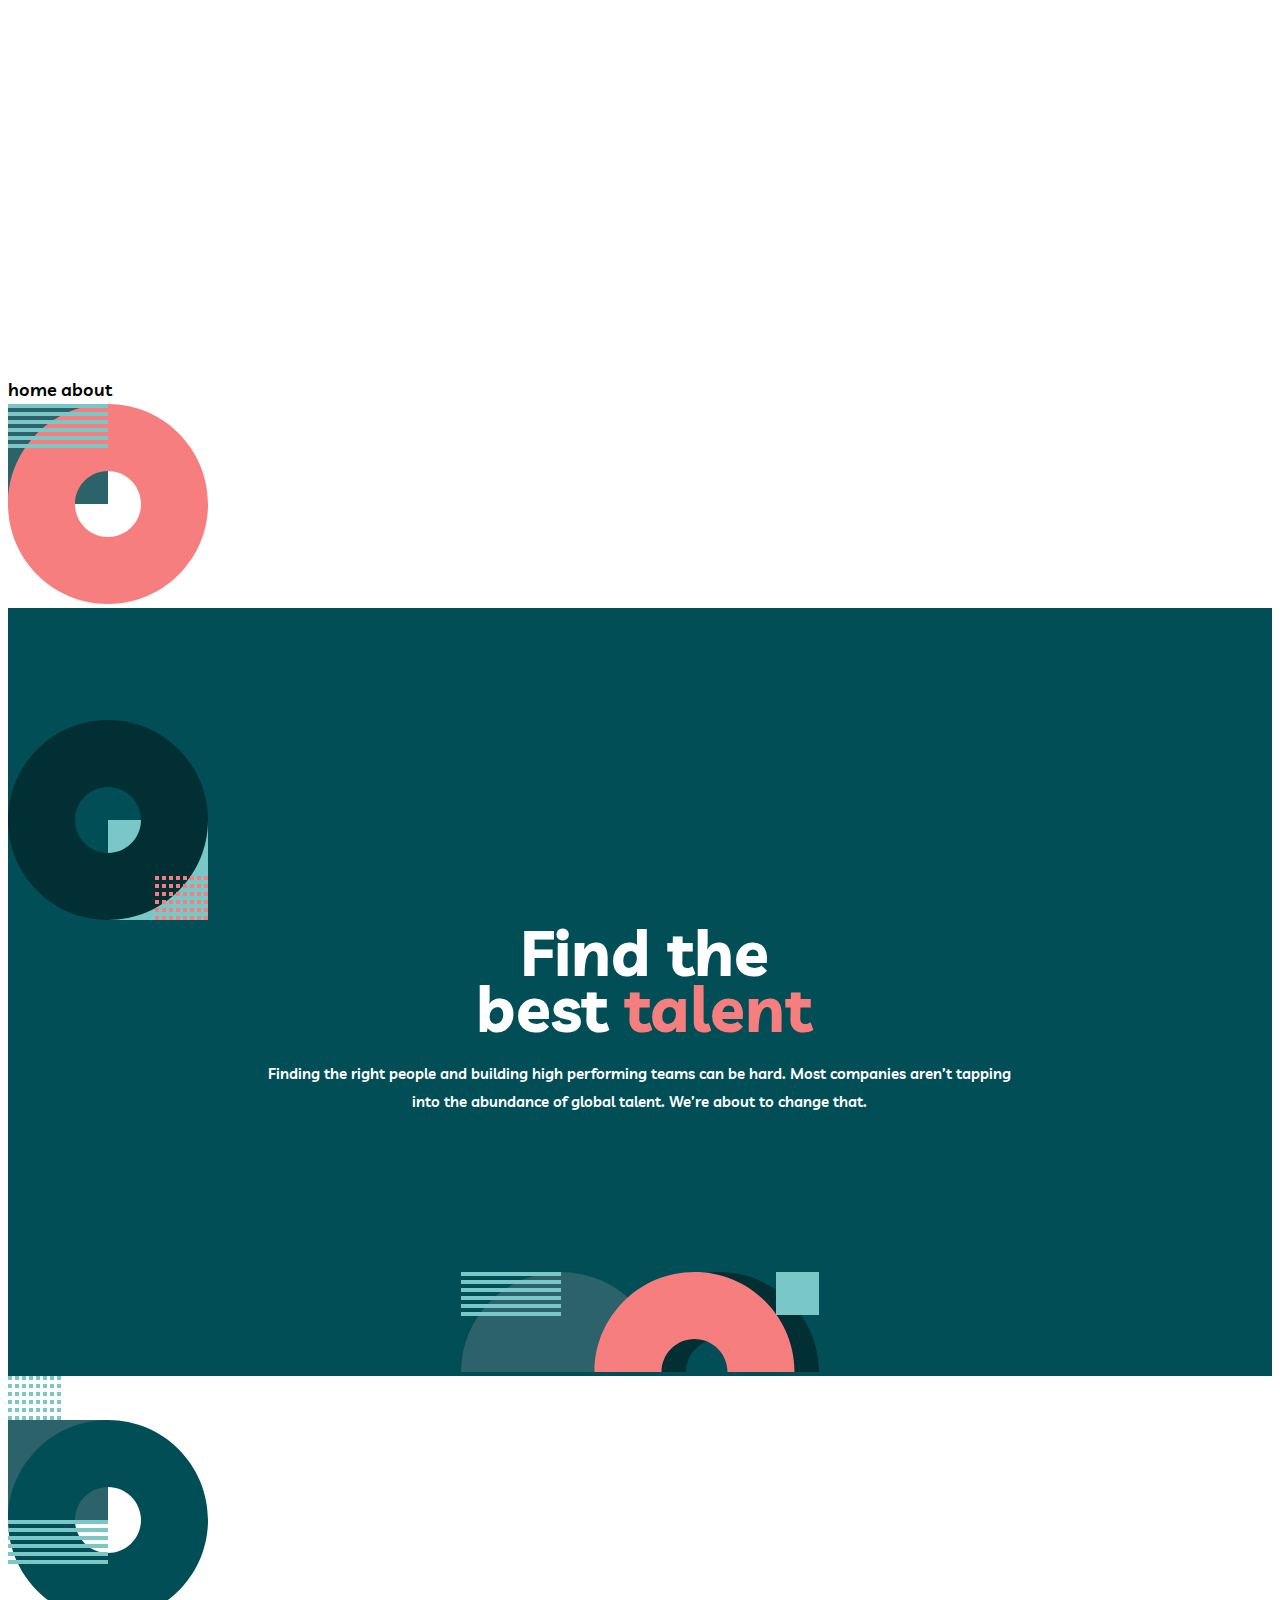
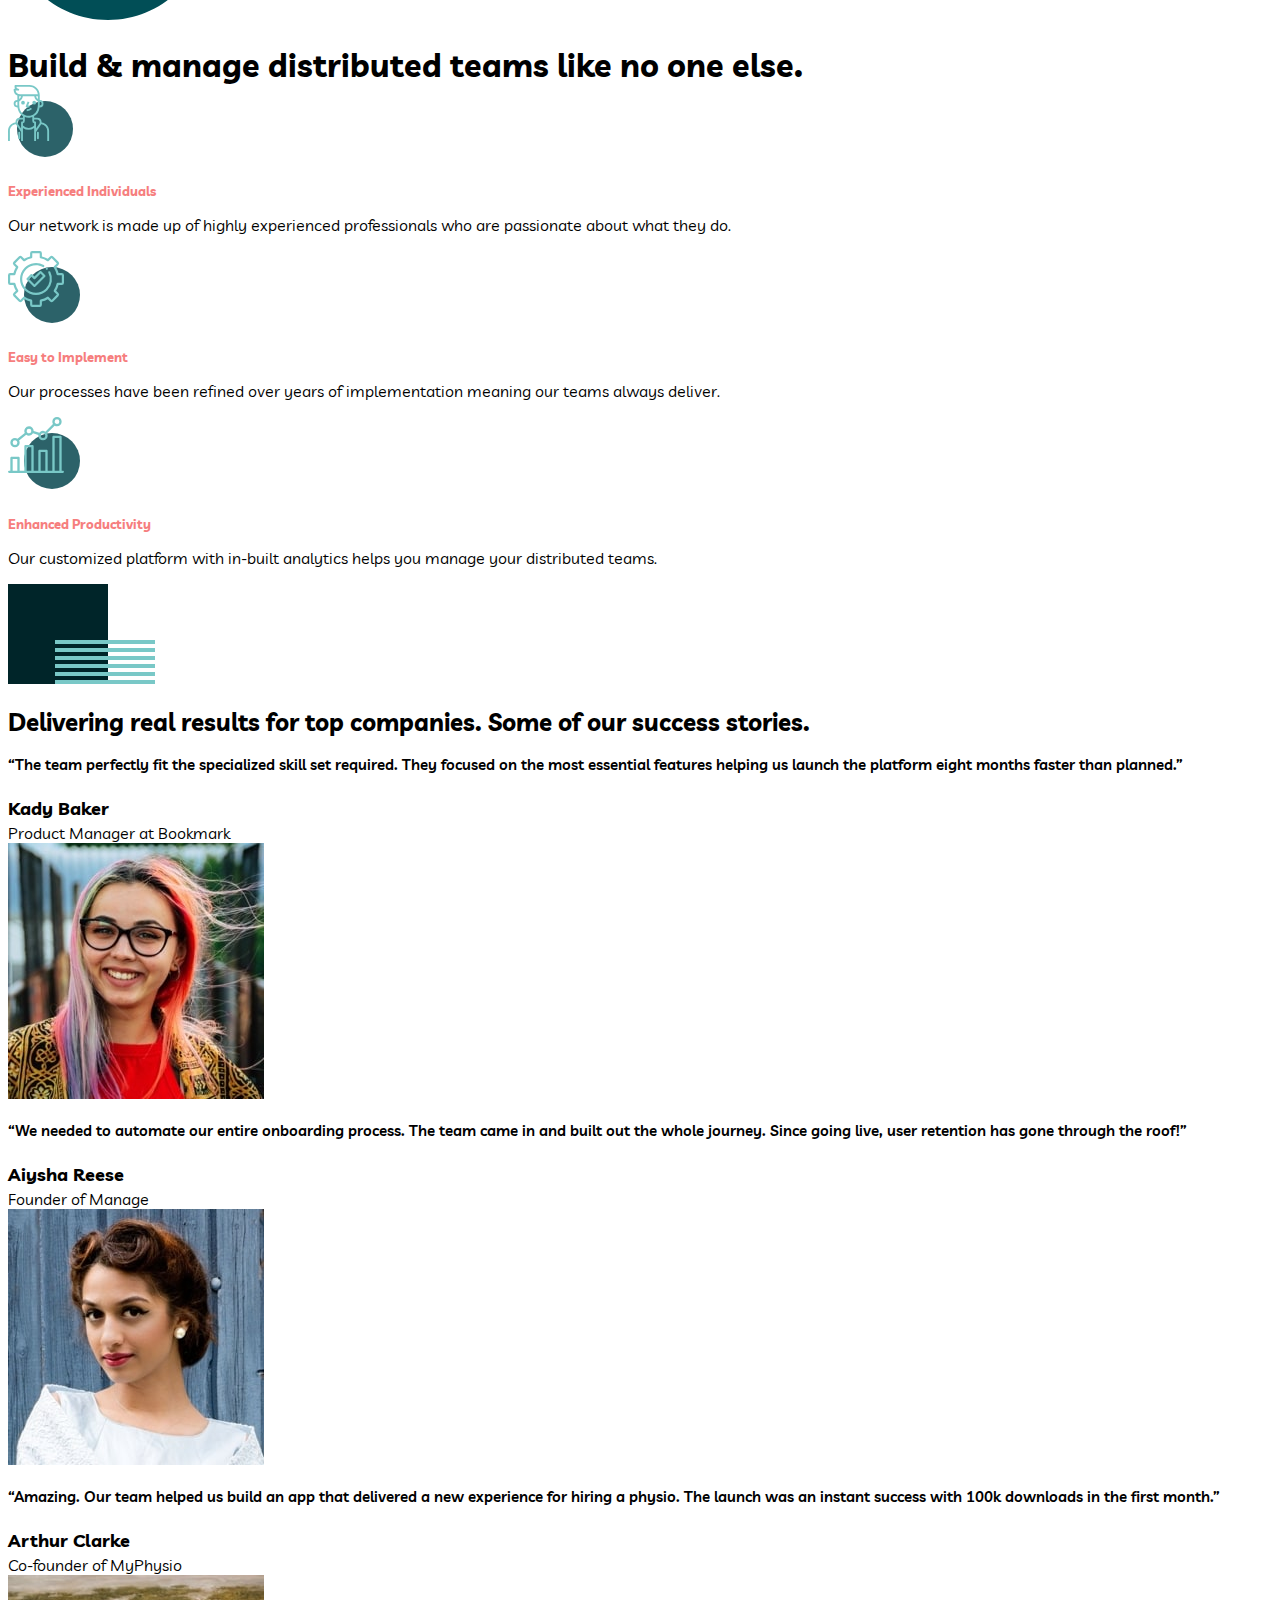
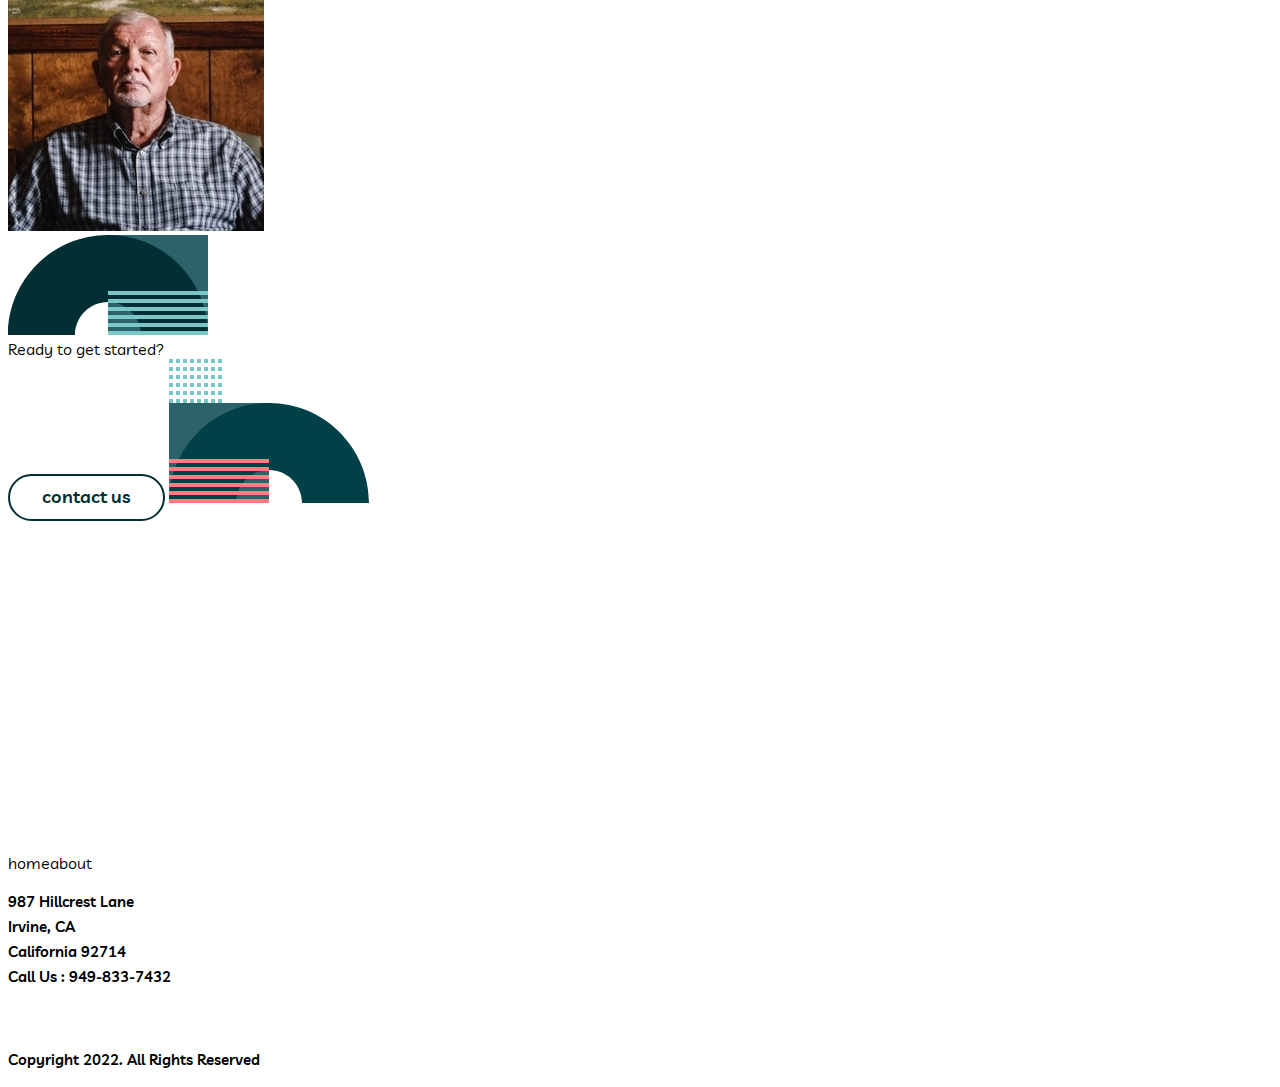
==== commit 7dd66cf0: "Merge branch 'master' into index_main_stories" ====
--- a/index.html
+++ b/index.html
@@ -19,7 +19,7 @@
     <a href="#offcanvasResponsive" data-bs-toggle="offcanvas" role="button" aria-controls="offcanvasResponsive" class="linked-img hamburger">
       <img src="assets/images/icon-hamburger.svg" alt="nav menu open" class="hamburger__img">
     </a>
-    <div class="offcanvas-md offcanvas-end header__offcanvas" tabindex="-1" id="offcanvasResponsive" aria-labelledby="offcanvasResponsiveLabel">
+    <div class="offcanvas-md offcanvas-end header__offcanvas" tabindex="-1" id="offcanvasResponsive">
         <a href="#offcanvasResponsive" data-bs-dismiss="offcanvas" role="button" class="linked-img close">
           <img src="assets/images/icon-close.svg" alt="nav menu close__img">
         </a>
@@ -35,21 +35,25 @@
   </header>
   <main>
     
-    <div class="main-banner">
-        <h1 class="banner-title">Find the <br> best <span style="color:rgba(246, 126, 126, 1)">talent</span></h1>
+  <div class="main-banner">
+      <div class="img-index-banner-left"><img src="assets/images/bg-pattern-home-1.svg" alt=""></div>
+      
+        <div class="banner-title">Find the <br> best <span style="color:rgba(246, 126, 126, 1)">talent</span></div>
       <div class="banner-text">
-        <p>Finding the right people and building high performing teams can be hard. Most companies aren’t tapping into
+        <div class="green-line--desktop"></div>Finding the right people and building high performing teams can be hard. Most companies aren’t tapping into
           the
-          abundance of global talent. We’re about to change that.</p>
-      </div>
+          abundance of global talent. We’re about to change that.</div>
+      
+      
       <div class="bg-pattern-home-2"><img src="assets/images/bg-pattern-home-2.svg" alt="bg-pattern-home-2"></div>
-    </div>
+  </div>
 
     <div class="main-features-body">
       <div class="red-line"></div>
       <div class="bg-pattern-home-3"><img src="assets/images/bg-pattern-home-3.svg" alt="pattern home 3"></div>
       <div class="features-body">
       <h1 class="features-title">Build & manage distributed teams like no one else.</h1>
+
       <article class="description-features">
           <article class="features">
             <div class = "image-features"><img src="assets/images/icon-person.svg" alt="person"></div>
@@ -74,6 +78,7 @@
           </article>
       </div>
       </article>
+
     </div>
 
     <div class="main-stories-body">
@@ -135,26 +140,30 @@
 
 
   <footer>
-    <div class="ready-to-get-start-body">
-      <div class="ready-to-get-start-text">Ready to get started?</div>
-      <button class="body__1 button button-primary-dark">contact us</button>
-      <div class="ready-to-get-start-image"><img src="assets/images/bg-pattern-home-6-about-5.svg" alt=""></div>
-     </div>
- 
-     <div class="footer-contacts-body">
-     <div class="footer-logo"><img src="assets/images/logo.svg" alt=""></div>
-     <div class="footer-home-about"><p><a href="index.html">home</a> &nbsp;&nbsp;&nbsp;<a href="about.html">about</a></p></div>
-     <div class="footer-contacts">987  Hillcrest Lane <br> Irvine, CA <br> California 92714 <br> Call Us : 949-833-7432</div>
-     
-     <div class="social-network">
-      <a target="_blank" href="https://facebook.com"><img src="assets/images/icon-facebook.svg" alt="facebook"></a>
-      <a target="_blank" href="https://pinterest.com"><img src="assets/images/icon-pinterest.svg" alt="pinterest"></a>
-      <a target="_blank" href="https://twiter.com"><img src="assets/images/icon-twitter.svg" alt="twiter"></a>
+    <div class="ready-to-get-started">
+      <div class="ready-to-get-started__text">Ready to get started?</div>
+      <a href="contacts.html" class="body__1 button button-primary-dark">contact us</a>
+      <img src="assets/images/bg-pattern-home-6-about-5.svg" alt="bg-pattern-home-6-about-5" class="ready-to-get-started__image">
+    </div>
+    <div class="footer-contacts-body">
+      <div class="footer-nav">
+        <a href="index.html" class="linked-img">
+          <img src="assets/images/logo.svg" alt="logo" class="footer-logo">
+        </a>
+        <p class="footer-links"><a href="index.html" class="footer-links__home">home</a><a href="about.html" class="footer-links__about">about</a></p>
       </div>
-     <div class="copyright"><p>Copyright 2022. All Rights Reserved</p></div>
-    
-    
-    
+      <p class="footer-contacts body__2">
+          987 Hillcrest Lane <br>
+          Irvine, CA <br>
+          California 92714 <br>
+          Call Us : 949-833-7432 <br>
+      </p>
+      <div class="social-network">
+        <a target="_blank" href="https://facebook.com"><img src="assets/images/icon-facebook.svg" alt="facebook"></a>
+        <a target="_blank" href="https://pinterest.com"><img src="assets/images/icon-pinterest.svg" alt="pinterest"></a>
+        <a target="_blank" href="https://twitter.com"><img src="assets/images/icon-twitter.svg" alt="twiter"></a>
+      </div>
+      <p class="copyright body__2">Copyright 2022. All Rights Reserved</p>
     </div>
   </footer>
 
--- a/style.css
+++ b/style.css
@@ -194,6 +194,12 @@
 
 @media only screen and (max-width: 768px) {
     /* For mobile devices with a screen width between 375px to 768px */
+    .green-line--desktop{
+        display: none;
+    }
+    .img-index-banner-left{
+        display: none;
+    }
     .main-banner {
         font-family: "Livvic";
         background-color: rgba(1, 78, 86, 1);
@@ -232,6 +238,9 @@
   
   @media only screen and (min-width: 768px) and (max-width: 1339px) {
     /* For tablets with a screen width between 769px and 1339px */
+    .green-line--desktop{
+        display: none;
+    }
     .main-banner {
         padding-top: 112px;
         font-family: "Livvic";
@@ -266,7 +275,7 @@
   }
   @media only screen and (min-width: 1339px) {
     /* For desktop computers with a screen width above 1440px */
-    .main-banner {
+   /* .main-banner {
         padding-top: 112px;
         font-family: "Livvic";
         background-color: rgba(1, 78, 86, 1);
@@ -295,7 +304,7 @@
         margin-top: 156px;
     }
   }
-
+*/
 /*index main features*/
 
 @media only screen and (max-width: 767px) {
@@ -350,7 +359,7 @@
     font-style: normal;
     font-size: 15px;
     opacity: 0.8;
-    padding: 5px 25px 25px 25px;
+    padding: 5px 22px 25px 22px;
     font-weight: 600;
     line-height: 25px;  
 }
@@ -515,7 +524,9 @@
 
 
 /*about main banner*/
-
+.red-line--desktop{
+    display: none;
+}
 .main-banner-body{
     position: relative;
     font-family: "Livvic";
@@ -529,9 +540,9 @@
     margin-bottom: 16px;
     font-family: 'Livvic';
     font-style: normal;
-    line-height: 56px;
-    font-weight: 700;
-    font-size: 64px;
+    line-height: 40px;
+    font-weight: 700;
+    font-size: 40px;
     
 }
 .main-banner-text{
@@ -551,7 +562,6 @@
     height: 200px;
     bottom: -100px;
     right: -100px;;
-    opacity: 53,49%; 
 }
 /* contacts banner */
 .contacts-container{
@@ -616,87 +626,94 @@
 
 /*footer*/
 
-.ready-to-get-start-body{
-    background-color:#f67e7e;
+.ready-to-get-started{
+    background-color:var(--light-coral);
     text-align: center;
     position: relative;
     overflow: hidden;
-}
-.ready-to-get-start-text{
+    padding: 83px 24px;
+    display: flex;
+    flex-direction: column;
+    align-items: center;
+    gap: 24px;
+}
+.ready-to-get-started__text{
     font-size: 32px;
     line-height: 32px;
     font-weight: 700;
-    color: rgba(1, 47, 52, 1);
-    padding: 80px 40px 25px 40px;
-}
-.button-primary-dark {
-    margin: 5px 25px 100px 25px;
-}
-
-.ready-to-get-start-image {
-    position: absolute;  
-    margin: 0px 0px 0px 0px;
-    top: 200px;        
+    color: var(--sacramento-state-green);
+}
+
+.ready-to-get-started__image {
+    position: absolute;
+    height: auto;
+    width: 200px;
+    bottom: -23px;
+    left: 0px;    
 }   
 .footer-contacts-body {
-    background-color: #002529;
+    background-color: var(--dark-green);
     text-align: center;
     position: relative;
-}
-.footer-logo{
-    
-    padding: 60px 30px 15px 30px;
-    margin-left: auto;
-    margin-right: auto;
-    width: 40%;
-}
-.footer-home-about {
-    text-align: center;
-    padding:10px;
-    margin-bottom: 50px;
+    padding-top: 60px;
+    padding-bottom: 64px;
+    padding-left: 24px;
+    padding-right: 24px;
+    display: flex;
+    flex-direction: column;
+    flex-wrap: wrap;
+}
+.footer-nav {
+    flex-basis: 50%;
+    display: flex;
+    flex-direction: column;
+    justify-content: space-between;
+}
+.footer-logo{  
+    margin-bottom: 24px;
+    height: 24px;
+    width: auto;
+}
+.footer-links {
+    margin-bottom: 24px;
     font-weight: 600;
     font-size: 15px;
     line-height: 25px;
     color: var(--white);
 }
-.footer-home-about a:hover{
-    color: #F67E7E;
-}
-.social-network a:hover{
-    cursor: pointer;
+.footer-links__home {
+    margin-right: 24px;
+}
+.footer-links__home:hover,
+.footer-links__about:hover {
+    color: var(--light-coral);
+}
+.footer-contacts{
+    color: var(--white);
+    opacity:0.6;
+    margin-bottom: 40px;
+    flex-basis: 50%;
+}
+.social-network > a:hover{
     filter: invert(51%) sepia(8%) saturate(3511%) hue-rotate(314deg) brightness(125%) contrast(93%);
 }
-.social-network img{
-    margin-top: 30px;
-    padding: 5px 5px 5px 5px;
-}
-
-.footer-contacts{
-    
-    text-align: center;
-    color: #FFFFFF;
-    font-weight: 600;
-    font-size: 15px;
-    line-height: 25px;
+.social-network{
+    display: flex;
+    margin-left: auto;
+    margin-right: auto;
+    margin-bottom: 25px;
+    align-items: center;
+    flex-direction: row;
+    column-gap: 16px;
+    width: fit-content;
+    flex-basis: 50%;
+}
+.copyright{
+    color: var(--white);
     opacity:0.6;
-    margin-left: 100px;
-    margin-right: 100px;
-    margin-top: -50px;
-    margin-bottom: 25px;
-    mix-blend-mode: normal;
-}
-.copyright{
-    
-    text-align: center;
-    color: #FFFFFF;
-    font-weight: 600;
-    font-size: 15px;
-    line-height: 25px;
-    opacity:0.6;
-    mix-blend-mode: normal;
-    margin-top: 25px;
-    padding-bottom: 64px;
-}     
+    flex-basis: 50%;
+    margin-bottom: 0;
+}
 
 /* header */
 .header {
@@ -809,7 +826,7 @@
 }
 .name {
     color: var(--rapture-blue);
-    margin-bottom: 2;
+    margin-bottom: 2px;
 }
 .role {
     font-style: italic;
@@ -841,7 +858,7 @@
     width: 200px;
     height: 200px;
     bottom: -100px;
-    right: -100px;
+    right: -100.5px;
 }
 .form {
     display: flex;
@@ -858,6 +875,112 @@
     align-self: start;
 }
 
+/* Meet the directors*/
+
+.people-block {
+    background-color: var(--deep-jungle-green);
+    position: relative;
+    overflow: hidden;
+    padding: 88px 24px 116px;
+}
+.people-block__img-left {
+    position: absolute;
+    top: -100px;
+    left: -100px;
+}
+.people-block__title {
+    color: var(--white);
+    text-align: center;
+    font-weight: 700;
+    font-size: 32px;
+    line-height: 32px;
+    margin-bottom: 48px;
+}
+.people-block__directors {
+    display: flex;
+    row-gap: 52px;
+    flex-direction: column;
+    align-items: center;
+    flex-wrap: wrap;
+}
+.director {
+    text-align: center;
+    background-color: var(--sacramento-state-green);
+    height: 253px;
+    width: 100%;
+    max-width: 350px;
+    position: relative;
+    padding-top: 32px;
+}
+.director__photo {
+    margin-bottom: 16px;
+    width: 96px;
+    height: auto;
+    border: 2px solid #C4FFFE;
+    border-radius: 50%;
+}
+.director__name{
+    color: var(--rapture-blue);
+    font-style: normal;
+    margin-bottom: 0;
+}
+.director__position {
+    color: var(--white);
+    font-style: italic;
+    font-weight: 500;
+    font-size: 15px;
+    line-height: 25px;
+}
+.director__description{
+    display: none;
+    color: var(--white);
+    height: 75px;
+    max-width: 254px;
+    margin: 8px auto;
+}
+.director__links {
+    display: flex;
+    flex-direction: row;
+    justify-content: center;
+    column-gap: 16px;
+    margin-top: 24px;
+}
+.director__social:hover{
+    filter: invert(51%) sepia(8%) saturate(3511%) hue-rotate(314deg) brightness(125%) contrast(93%);
+}
+.director__position.show{
+    display: none;
+}
+.director__description.show{
+    display: block;
+}
+.director__photo.show{
+    display: none;
+}
+.director__button {
+  height: 56px;
+  width: 56px;
+  background-color: var(--light-coral);
+  border-radius: 50%;
+  display: inline-block;
+  position: absolute;
+  bottom: -28px;
+  left:50%;
+  margin-left: -28px;
+  line-height: 53px;
+  transition: transform 0.5s;
+}
+.director__button.active{
+    background-color: var(--rapture-blue);
+    transform: rotate(45deg);
+}
+.people-block__img-right {
+    position: absolute;
+    bottom: 0px;
+    right: 0px;
+}
+
+
 /* *********TABLET********* */
 
 @media screen and (min-width: 768px){
@@ -932,13 +1055,67 @@
     .quotes__container {
         max-width: 573px;
     }
+
+
+
+    /* footer */
+    .ready-to-get-started{
+        padding: 76px 98px 76px 97px;
+        flex-direction: row;
+        justify-content: space-between;
+        gap: 0;
+    }
+    .footer-contacts-body {
+        flex-direction: row;
+        padding: 56px 40px;
+    }
+    .footer-nav {
+        text-align: left;
+        margin-bottom: 34px;
+    }
+    .footer-logo {
+        margin-bottom: auto;
+    }
+    .footer-links {
+        margin-bottom: 0;
+    }
+    .social-network {
+        margin-bottom: 0;
+    }
+    .footer-contacts {
+        text-align: right;
+        margin-bottom: 34px;
+    }
+    .copyright {
+        text-align: right;
+    }
+
+    /* Meet the directors*/
+    .people-block {
+        padding: 100px 98px 128px 97px;
+    }
+    .people-block__img-left{
+        top: 0px;
+    }
+    .people-block__directors {
+        flex-direction: row;
+        column-gap: 11px;
+        row-gap: 76px;
+        justify-content: center;
+    }
+    .director {
+        min-width: 281px;
+        width: auto;
+    }
+
+
 }
 
 /* ************DESKTOP*********** */
 
 @media screen and (min-width: 1440px){
     .header {
-        padding: 77px 165px 120px;
+        padding: 73px 163px 120px 165px;
     }
     .logo {
         margin-right: 82.5px;
@@ -980,10 +1157,108 @@
     }
     .contacts-container {
         width: 50%;
+        padding-left: 165px;
+        padding-right: 0;
+        padding-bottom: 120px;
+    }
+    .contacts-text1 {
+        line-height: 100px;
+        text-align: left;
+    }
+    .contacts-text2 {
+        text-align: left;
+        margin-bottom: 32px;
+    }
+    .contacts-content {
+        align-content: flex-start;
+        gap: 8px;
+    }
+    .contacts-content__item {
+        height: 72px;
+    }
+    .contacts-container__img {
+        top: 4px;
     }
     .form-container {
         width: 50%;
-    }
+        padding: 0 0 120px 17px;
+    }
+    .form {
+        margin-left: 0;
+        margin-right: 0;
+        min-width: 0;
+        width: 100%;
+    }
+    .input__textarea {
+        max-height: 83px;
+    }
+
+       /* Meet the directors*/
+    .people-block {
+        padding: 140px 165px 168px 165px;
+    }
+    .people-block__title {
+        margin-bottom: 64px;
+        font-size: 48px;
+        line-height: 48px;
+    }
+    .people-block__directors {
+        column-gap: 30px;
+        row-gap: 76px;
+    }
+    .director {
+        width: 350px;
+    }
+
+    /* ***footer*** */
+    .ready-to-get-started {
+        padding: 76px 260px 76px 263px;
+    }
+    .ready-to-get-started__text {
+        font-size: 48px;
+        line-height: 48px;
+    }
+    .ready-to-get-started__image{
+        bottom: 0;
+    }
+    .footer-contacts-body {
+        padding: 48px 165px;
+        align-content: space-between;
+        flex-wrap: wrap;
+        flex-direction: column;
+        height: 198px;
+        column-gap: 125px;
+    }
+    .footer-logo {
+        width: 160px;
+        height: auto;
+    }
+    .footer-nav {
+        height: 100%;
+        flex-basis: auto;
+        margin-bottom: 0;
+    }
+    .footer-links {
+        font-size: 18px;
+        line-height: 28px;
+    }
+    .footer-contacts {
+        flex-basis: auto;
+        text-align: left;
+        margin-bottom: 0;
+        width: 445px;
+    }
+    .social-network {
+        flex-basis: auto;
+        margin-left: auto;
+        margin-right: 0;
+    }
+    .copyright {
+        flex-basis: auto;
+        margin-left: auto;
+        margin-top: auto;
+    }
+    
 }
 @media screen and (min-width: 768px){
     .about-container{
@@ -1076,4 +1351,256 @@
         mix-blend-mode: normal;
     
     }
-}+}
+
+/*Dekstop About main banner*/
+@media screen and (min-width: 1440px){
+.main-banner-body{
+    display: flex;
+    flex-direction: row;
+    overflow: hidden;
+    position: relative;
+}
+.main-banner-title {
+    text-align: center;
+    margin-top: 50px;
+    margin-bottom: 176px;
+    margin-left: 165px;
+    font-family: 'Livvic';
+    font-style: normal;
+    line-height: 100px;
+    font-weight: 700;
+    font-size: 64px;
+    
+}
+.main-banner-text{
+    text-align: left;
+    margin-bottom: 120px;
+    margin-right: 165px;
+    margin-left: 205px;
+    /*margin-top: 140px;*/
+    height: 196px;
+    font-family: 'Livvic';
+    font-style: normal;
+    font-weight: 600;
+    font-size: 18px;
+    line-height: 28px;
+    z-index: 30;
+
+}
+
+.main-banner-image {
+    position: absolute;
+    width: 200px;
+    height: 200px;
+    bottom: 0px;
+    right: -100px;
+}
+
+.red-line--desktop {
+        display: block;
+        padding: 28px 0px 25px 0px;
+        margin-left: 0px;
+     
+        margin-bottom: 40px;
+        width: 50px;
+        height: 4px;
+        border-bottom: solid #f67e7e;
+}
+}
+/*Dekstop About main partners*/
+@media screen and (min-width: 1440px){
+
+    .about-container-img{
+        background-color:#012F34;
+        display:flex;
+        flex-direction: row;
+        color: #FFFFFF;
+        text-align: center;
+        gap: 100px;
+        padding-bottom: 150px;
+        padding-left: 165px;
+        padding-right: 165px;
+       
+        
+    } 
+    .about-container{
+        background-color:#012F34;
+        color: #FFFFFF;
+        text-align: center; 
+        position: relative;
+        padding-top: 140px;
+        padding-bottom: 70px;
+        overflow: hidden;
+        font-size: 32px;
+        line-height: 32px;
+        font-weight: 700;
+    }
+    
+    
+    
+    .about-container-box{
+        max-height: 45px;
+        max-width: 140px;
+        text-align: center;
+        
+}
+
+.about-text-size{
+    font-size: 48px;
+    font-weight: 700;
+    line-height: 48px;
+    text-align: center;
+}  
+.about-image{
+    position:absolute ;
+    top: 0px;
+    left: 0px;
+    width: 200px;
+    height: 200px;
+    opacity: 54%;
+}
+}
+
+ /*index main banner desktop*/
+   
+ .main-banner {
+    background-color: rgba(1, 78, 86, 1);
+    color: #ffffff;
+    position: relative;
+    display: flex;
+    flex-direction: row;
+    overflow: hidden;
+    
+   }
+  
+   
+   .banner-title {
+    width: 635px;
+    height: 200px;
+    top: 0px;
+    text-align:left;
+    margin-bottom: 250px;
+    margin-left: 150px;
+    
+    padding-right: 100px;
+    font-family: 'Livvic';
+    font-style: normal;
+    line-height: 100px;
+    font-weight: 700;
+    font-size: 100px;
+   
+    
+    
+    
+   }
+  .bg-pattern-home-2{
+    position: absolute;
+    bottom: 0px;
+    left: 880px;
+  }
+  .img-index-banner-left{
+    display: block;
+    left: -100px;
+    position: absolute;
+    top: 0px;
+
+  }
+ .banner-text {
+    
+    text-align: left;
+    margin-bottom: 250px;
+    margin-left: 40px                         ;
+    height: 112px;
+    width: 445px;
+    font-family: 'Livvic';
+    font-style: normal;
+    font-weight: 600;
+    font-size: 18px;
+    line-height: 28px;
+    z-index: 30;
+    
+ }
+ .green-line--desktop{
+    display: block;
+    padding: 0px 0px 25px 0px;
+    margin-left: 0px;
+    margin-bottom: 60px;
+    width: 50px;
+    height: 4px;
+    border-bottom: solid #79C8C7;
+ }
+  }
+
+/*Index Main stories dekstop*/
+@media screen and (min-width: 1440px){
+    .main-stories-body {
+        color: var(--white);
+        padding-top: 140px; 
+        padding-bottom: 150px;
+        padding-left: 165px;
+        padding-right: 165px;
+        position: relative;
+        text-align: center;
+        background-color: var(--deep-jungle-green); 
+        
+    }
+    .quote {
+        word-wrap: break-word;
+        color: var(--white);
+        background-image: url(assets/images/icon-quotes.svg);
+        background-repeat: no-repeat;
+        background-position: top center;
+        padding-top: 36px;
+        margin-bottom: 16px;
+        
+    }
+    .quotes {
+        padding-top: 10px;
+        display: flex;
+        flex-direction: row;
+        column-gap: 30px;
+        align-items: center;
+    }
+    .quotes__container {
+        max-width: 350px;
+    }
+    .stories-icon {
+        position: absolute;
+        top: 0;
+        left: 0;
+    }
+    .main-stories {
+        font-size: 48px;
+        font-weight: 700;
+        line-height: 48px;
+        width: 932px;
+        margin-bottom: 56px;
+    }
+    .success-stories {
+        color: var(--rapture-blue);
+        display: inline;
+    }
+    .name {
+        color: var(--rapture-blue);
+        margin-bottom: 2;
+    }
+    .role {
+        font-style: italic;
+        font-weight: 500;
+        font-size: 13px;
+        line-height: 18px;
+        margin-bottom: 16px;
+    }
+    .avatar {
+        border-radius: 50%;
+        border: 2px solid #C4FFFE;
+        width: 62px;
+        height: 62px;
+    }
+    .icon-bot-left {
+        position: absolute;
+        right: 0;
+        bottom: 0;
+    }
+}
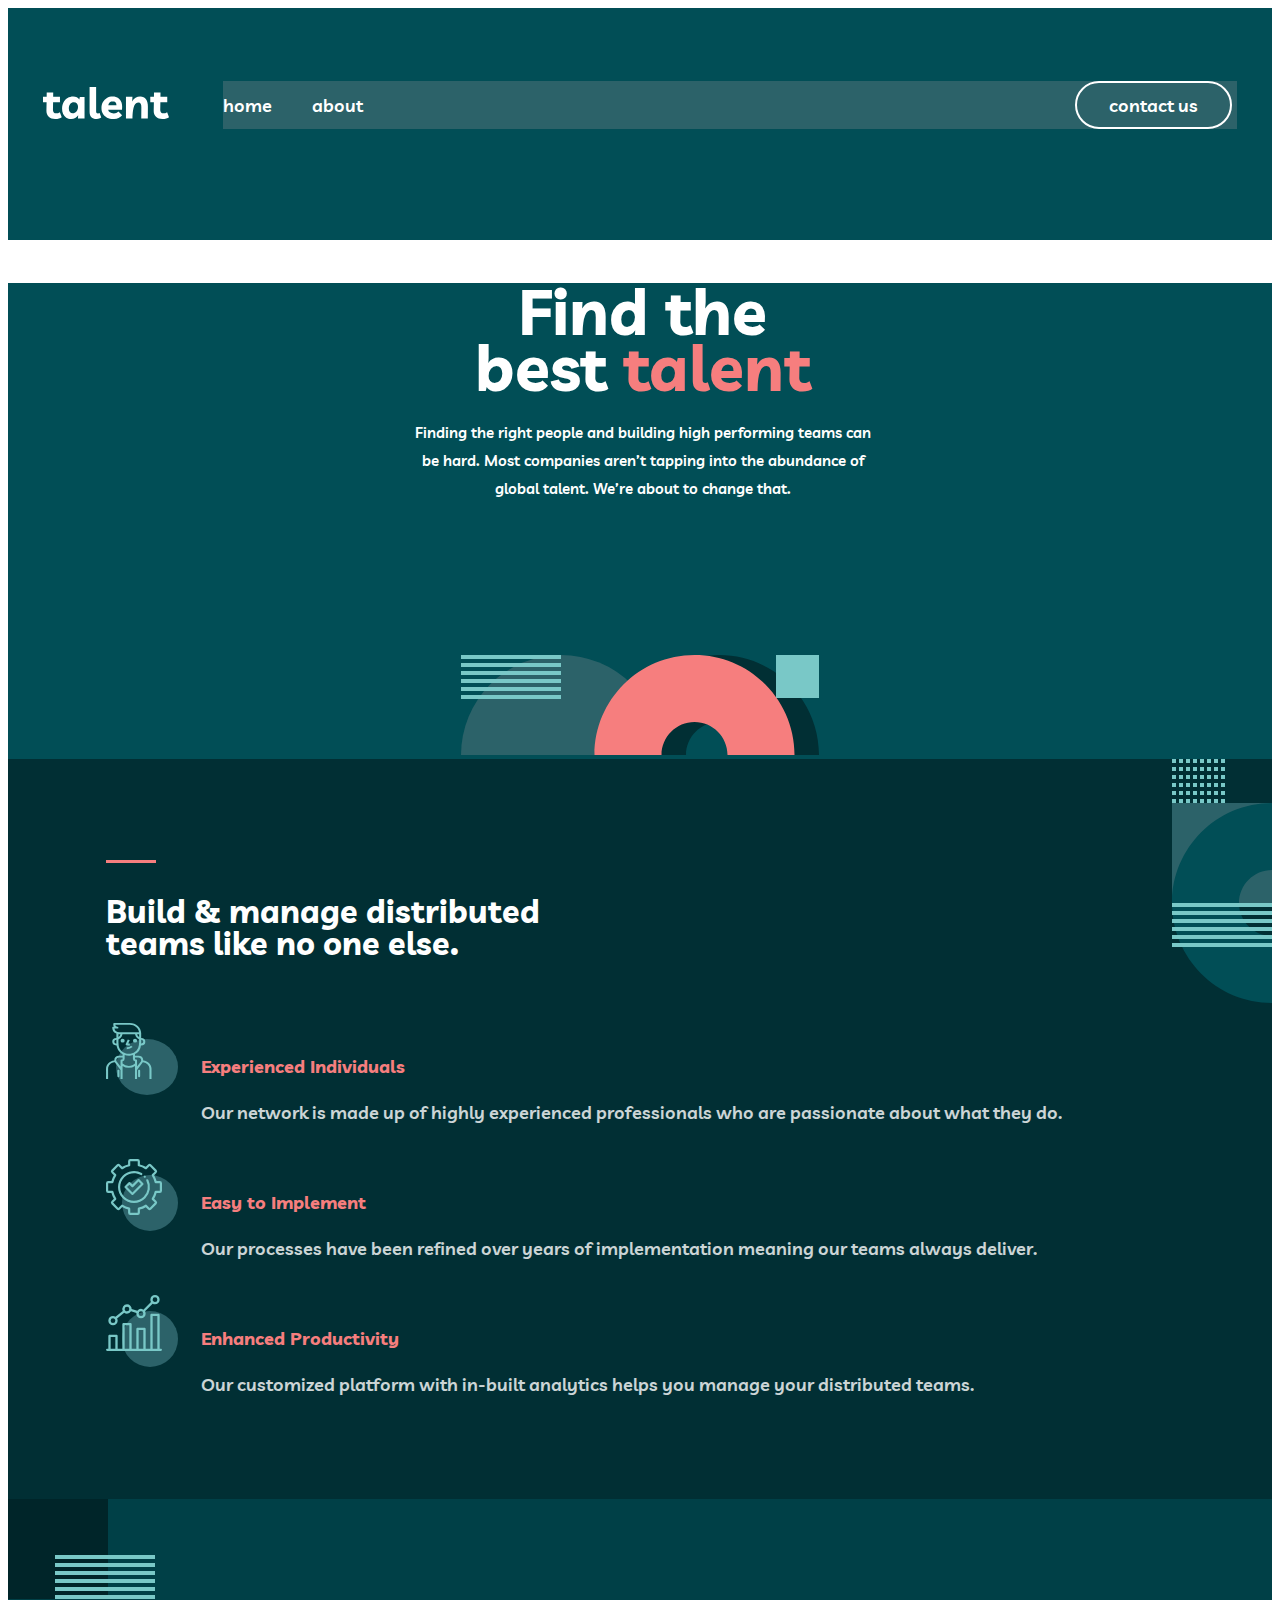
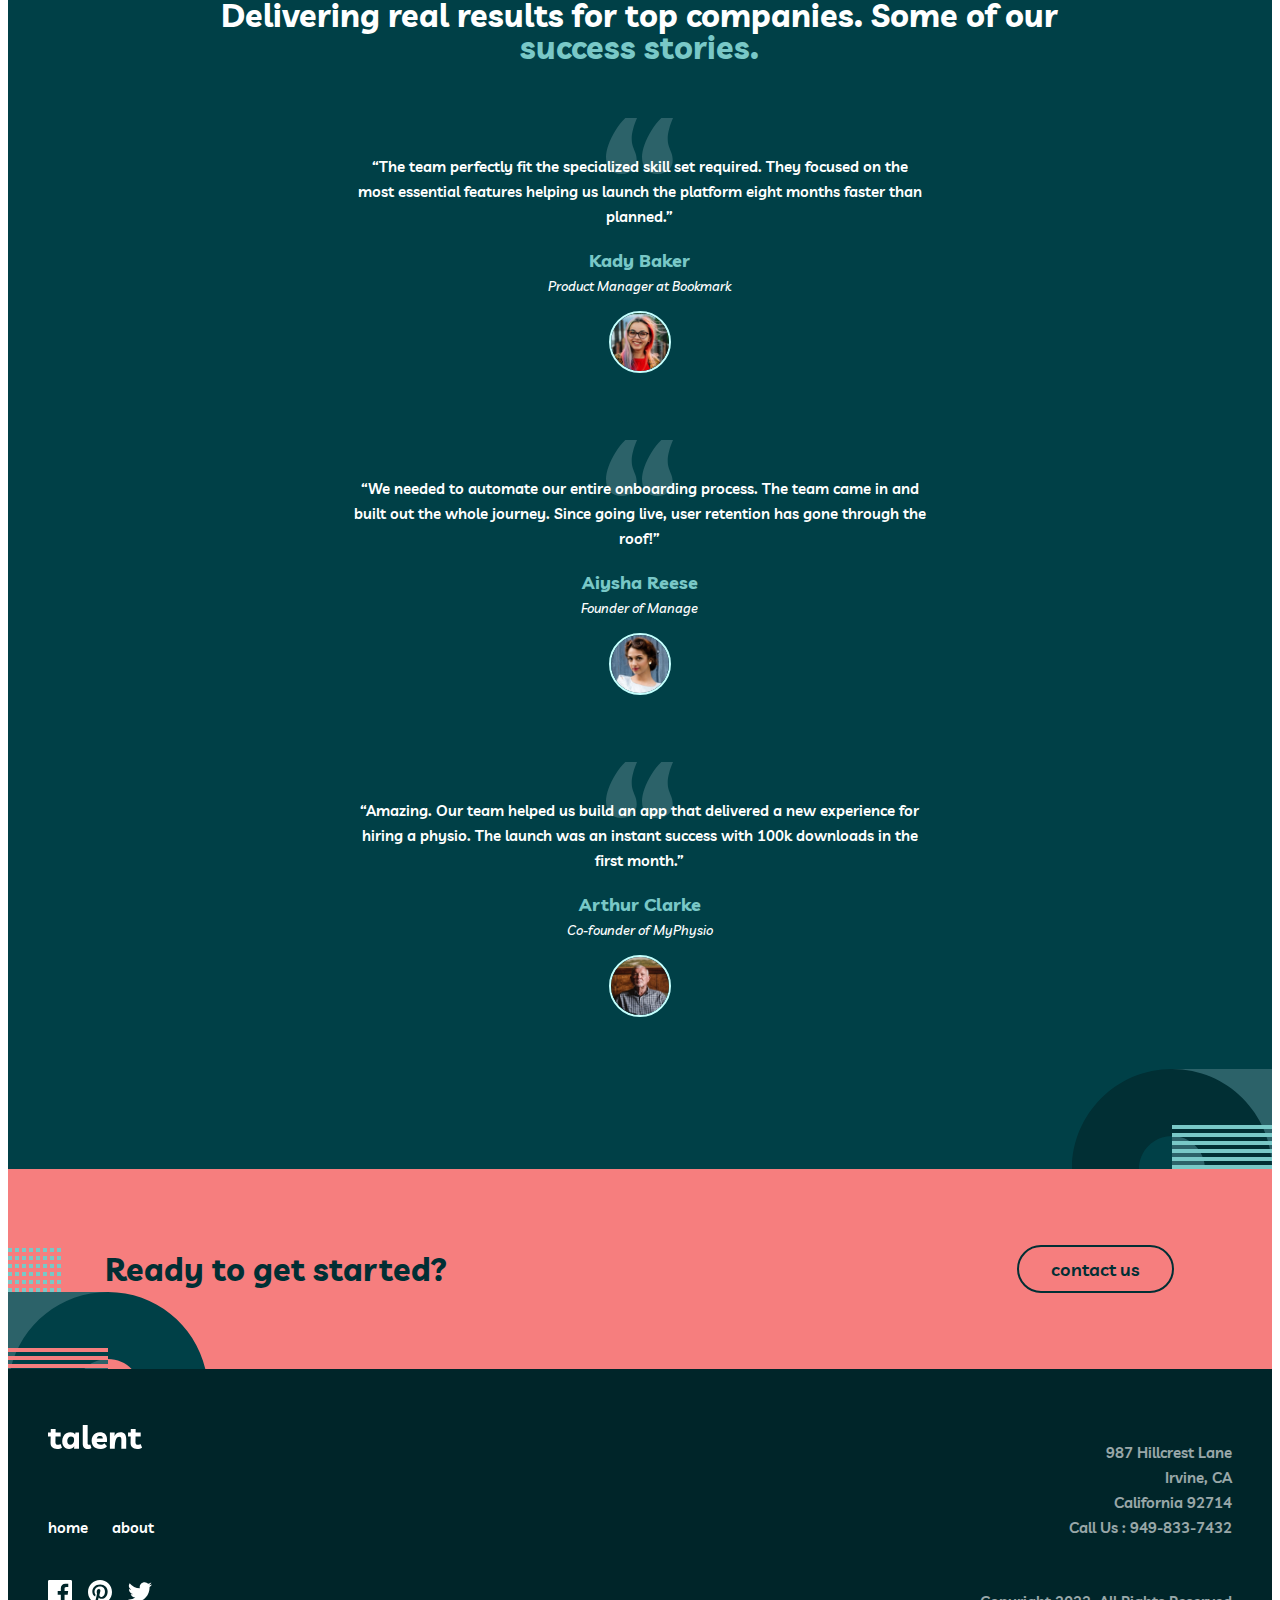
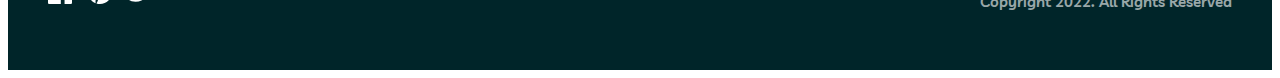
==== commit f9f99cea: "Fix Index screen banner and features" ====
--- a/index.html
+++ b/index.html
@@ -6,7 +6,8 @@
   <meta http-equiv="X-UA-Compatible" content="IE=edge">
   <meta name="viewport" content="width=device-width, initial-scale=1.0">
   <title>Document</title>
-  <link href="https://cdn.jsdelivr.net/npm/bootstrap@5.2.3/dist/css/bootstrap.min.css" rel="stylesheet" integrity="sha384-rbsA2VBKQhggwzxH7pPCaAqO46MgnOM80zW1RWuH61DGLwZJEdK2Kadq2F9CUG65" crossorigin="anonymous">
+  <link href="https://cdn.jsdelivr.net/npm/bootstrap@5.2.3/dist/css/bootstrap.min.css" rel="stylesheet"
+    integrity="sha384-rbsA2VBKQhggwzxH7pPCaAqO46MgnOM80zW1RWuH61DGLwZJEdK2Kadq2F9CUG65" crossorigin="anonymous">
   <link rel="stylesheet" href="style.css">
 
 </head>
@@ -16,66 +17,75 @@
     <a href="index.html" class="linked-img">
       <img src="assets/images/logo.svg" alt="talent logo" class="logo">
     </a>
-    <a href="#offcanvasResponsive" data-bs-toggle="offcanvas" role="button" aria-controls="offcanvasResponsive" class="linked-img hamburger">
+    <a href="#offcanvasResponsive" data-bs-toggle="offcanvas" role="button" aria-controls="offcanvasResponsive"
+      class="linked-img hamburger">
       <img src="assets/images/icon-hamburger.svg" alt="nav menu open" class="hamburger__img">
     </a>
     <div class="offcanvas-md offcanvas-end header__offcanvas" tabindex="-1" id="offcanvasResponsive">
-        <a href="#offcanvasResponsive" data-bs-dismiss="offcanvas" role="button" class="linked-img close">
-          <img src="assets/images/icon-close.svg" alt="nav menu close__img">
+      <a href="#offcanvasResponsive" data-bs-dismiss="offcanvas" role="button" class="linked-img close">
+        <img src="assets/images/icon-close.svg" alt="nav menu close__img">
+      </a>
+      <nav class="nav">
+        <a href="index.html" class="nav__item link-text body__1 nav__home">home</a>
+        <a href="about.html" class="nav__item link-text body__1 nav__about">about</a>
+        <a href="contacts.html" class="body__1 button button-primary-light nav__item">
+          contact us
         </a>
-        <nav class="nav">
-          <a href="index.html" class="nav__item link-text body__1 nav__home">home</a>
-          <a href="about.html" class="nav__item link-text body__1 nav__about">about</a>
-          <a href="contacts.html" class="body__1 button button-primary-light nav__item">
-            contact us
-          </a>
-        </nav>
-        <img src="assets/images/bg-pattern-about-1-mobile-nav-1.svg" alt="mobile nav 1" class="offcanvas__bg-image">
+      </nav>
+      <img src="assets/images/bg-pattern-about-1-mobile-nav-1.svg" alt="mobile nav 1" class="offcanvas__bg-image">
     </div>
   </header>
   <main>
-    
-  <div class="main-banner">
+    <div class="main-banner">
       <div class="img-index-banner-left"><img src="assets/images/bg-pattern-home-1.svg" alt=""></div>
-      
-        <div class="banner-title">Find the <br> best <span style="color:rgba(246, 126, 126, 1)">talent</span></div>
+
+      <h1 class="banner-title">
+        Find the<br>
+        best <span class="banner-title--coral">talent</span>
+      </h1>
       <div class="banner-text">
-        <div class="green-line--desktop"></div>Finding the right people and building high performing teams can be hard. Most companies aren’t tapping into
-          the
-          abundance of global talent. We’re about to change that.</div>
-      
-      
+        <div class="green-line--desktop"></div>
+        Finding the right people and building high performing teams can be hard. Most companies aren’t tapping into the abundance of global talent. We’re about to change that.
+      </div>
+
+
       <div class="bg-pattern-home-2"><img src="assets/images/bg-pattern-home-2.svg" alt="bg-pattern-home-2"></div>
-  </div>
+    </div>
 
     <div class="main-features-body">
       <div class="red-line"></div>
       <div class="bg-pattern-home-3"><img src="assets/images/bg-pattern-home-3.svg" alt="pattern home 3"></div>
       <div class="features-body">
-      <h1 class="features-title">Build & manage distributed teams like no one else.</h1>
+        <h1 class="features-title">Build & manage distributed teams like no one else.</h1>
 
-      <article class="description-features">
+        <div class="description-features">
           <article class="features">
-            <div class = "image-features"><img src="assets/images/icon-person.svg" alt="person"></div>
-            <div class = "features-text">
-              <h5><span style="color:rgba(246, 126, 126, 1)">Experienced Individuals</span></h5>
+            <div class="image-features">
+              <img src="assets/images/icon-person.svg" alt="person">
+            </div>
+            <div class="features-text">
+              <h5>Experienced Individuals</h5>
               <p>Our network is made up of highly experienced professionals who are passionate about what they do.</p>
             </div>
           </article>
           <article class="features">
-            <div class = "image-features"><img src="assets/images/icon-cog.svg" alt="cog"></div>
-            <div class = "features-text">
-              <h5><span style="color:rgba(246, 126, 126, 1)">Easy to Implement</span></h5>
+            <div class="image-features">
+              <img src="assets/images/icon-cog.svg" alt="cog">
+            </div>
+            <div class="features-text">
+              <h5>Easy to Implement</h5>
               <p>Our processes have been refined over years of implementation meaning our teams always deliver.</p>
             </div>
           </article>
           <article class="features">
-            <div class = "image-features"><img src="assets/images/icon-chart.svg" alt="chart"></div>
-            <div class = "features-text">
-              <h5><span style="color:rgba(246, 126, 126, 1)">Enhanced Productivity</span></h5>
+            <div class="image-features">
+              <img src="assets/images/icon-chart.svg" alt="chart">
+            </div>
+            <div class="features-text">
+              <h5>Enhanced Productivity</h5>
               <p>Our customized platform with in-built analytics helps you manage your distributed teams.</p>
             </div>
-          </article>
+          </div>
       </div>
       </article>
 
@@ -86,16 +96,16 @@
         <img class="stories-icon" src="assets/images/bg-pattern-home-4-about-3.svg" alt="logo-the-verge">
       </div>
       <h2 class="main-stories">
-          Delivering real results for top companies. Some of our 
-          <span class="success-stories">success stories.</span>
+        Delivering real results for top companies. Some of our
+        <span class="success-stories">success stories.</span>
       </h2>
       <div class="quotes">
         <div class="quotes__container">
           <p class="quote body__2">
-                “The team perfectly fit the specialized skill set
-                required. They focused on the most essential
-                features helping us launch the platform eight
-                months faster than planned.”
+            “The team perfectly fit the specialized skill set
+            required. They focused on the most essential
+            features helping us launch the platform eight
+            months faster than planned.”
           </p>
           <h3 class="name h3">Kady Baker</h3>
           <div class="role">Product Manager at Bookmark</div>
@@ -103,7 +113,7 @@
             <img class="avatar" src="assets/images/avatar-kady.jpg" alt="kady-pic">
           </div>
         </div>
-        
+
         <div class="quotes__container">
           <p class="quote body__2">
             “We needed to automate our entire
@@ -112,12 +122,12 @@
             user retention has gone through the roof!”
           </p>
           <h3 class="name h3">Aiysha Reese</h3>
-          <div class="role"> Founder of Manage</div> 
+          <div class="role"> Founder of Manage</div>
           <div>
             <img class="avatar" src="assets/images/avatar-aiysha.jpg" alt="aisha-pic">
           </div>
         </div>
-        
+
         <div class="quotes__container">
           <p class="quote body__2">
             “Amazing. Our team helped us build an app
@@ -143,20 +153,22 @@
     <div class="ready-to-get-started">
       <div class="ready-to-get-started__text">Ready to get started?</div>
       <a href="contacts.html" class="body__1 button button-primary-dark">contact us</a>
-      <img src="assets/images/bg-pattern-home-6-about-5.svg" alt="bg-pattern-home-6-about-5" class="ready-to-get-started__image">
+      <img src="assets/images/bg-pattern-home-6-about-5.svg" alt="bg-pattern-home-6-about-5"
+        class="ready-to-get-started__image">
     </div>
     <div class="footer-contacts-body">
       <div class="footer-nav">
         <a href="index.html" class="linked-img">
           <img src="assets/images/logo.svg" alt="logo" class="footer-logo">
         </a>
-        <p class="footer-links"><a href="index.html" class="footer-links__home">home</a><a href="about.html" class="footer-links__about">about</a></p>
+        <p class="footer-links"><a href="index.html" class="footer-links__home">home</a><a href="about.html"
+            class="footer-links__about">about</a></p>
       </div>
       <p class="footer-contacts body__2">
-          987 Hillcrest Lane <br>
-          Irvine, CA <br>
-          California 92714 <br>
-          Call Us : 949-833-7432 <br>
+        987 Hillcrest Lane <br>
+        Irvine, CA <br>
+        California 92714 <br>
+        Call Us : 949-833-7432 <br>
       </p>
       <div class="social-network">
         <a target="_blank" href="https://facebook.com"><img src="assets/images/icon-facebook.svg" alt="facebook"></a>
@@ -169,7 +181,9 @@
 
 
 
-  <script src="https://cdn.jsdelivr.net/npm/bootstrap@5.2.3/dist/js/bootstrap.bundle.min.js" integrity="sha384-kenU1KFdBIe4zVF0s0G1M5b4hcpxyD9F7jL+jjXkk+Q2h455rYXK/7HAuoJl+0I4" crossorigin="anonymous"></script>
+  <script src="https://cdn.jsdelivr.net/npm/bootstrap@5.2.3/dist/js/bootstrap.bundle.min.js"
+    integrity="sha384-kenU1KFdBIe4zVF0s0G1M5b4hcpxyD9F7jL+jjXkk+Q2h455rYXK/7HAuoJl+0I4"
+    crossorigin="anonymous"></script>
 </body>
 
 </html>--- a/style.css
+++ b/style.css
@@ -1,4 +1,5 @@
 @import url("https://fonts.googleapis.com/css2?family=Livvic:ital,wght@0,600;0,700;1,600;1,700&display=swap");
+
 :root {
     --midnight-green: #014e56;
     --light-coral: #f67e7e;
@@ -10,79 +11,100 @@
     --dark-green: #002529;
     font-family: "Livvic", sans-serif;
 }
-*{
+
+* {
     box-sizing: border-box;
 }
-body{
+
+body {
     font-family: 'Livvic', sans-serif;
 }
-a{
+
+a {
     color: inherit;
     text-decoration: none;
 }
-h1, h2, h3, h4, h5, h6 {
+
+h1,
+h2,
+h3,
+h4,
+h5,
+h6 {
     margin-bottom: 0;
 }
+
 .body__1 {
     font-size: 18px;
     line-height: 28px;
     font-weight: 600;
 }
+
 .body__2 {
     font-size: 15px;
     line-height: 25px;
     font-weight: 600;
 }
+
 .h1-large {
     font-size: 100px;
     line-height: 100px;
     font-weight: 700;
 }
+
 .h1-small {
     font-size: 64px;
     line-height: 56px;
     font-weight: 700;
 }
+
 .h2 {
     font-size: 48px;
     line-height: 48px;
     font-weight: 700;
 }
+
 .h3 {
     font-size: 18px;
     line-height: 28px;
     font-weight: 700;
 }
+
 .input__text,
-.input__textarea{
+.input__textarea {
     display: block;
     border-top: none;
     border-right: none;
     border-left: none;
     border-bottom: 1px solid var(--white);
     background-color: transparent;
-    color: white;
+    color: var(--white);
     padding-left: 14px;
     margin-bottom: 24px;
     max-width: 540px;
     width: 100%;
 }
-.input__text{
+
+.input__text {
     padding-bottom: 16px;
 }
+
 .input__textarea {
     resize: none;
 }
+
 .input__text::placeholder,
 .input__textarea::placeholder {
     opacity: 0.6;
 }
+
 .input__text:focus-visible,
 .input__textarea:focus-visible {
     border-color: var(--rapture-blue);
     outline: none;
 }
-.input__message{
+
+.input__message {
     display: none;
     font-weight: 700;
     font-style: italic;
@@ -92,33 +114,36 @@
     max-width: 540px;
     width: 100%;
 }
-.input-alert{
+
+.input-alert {
     border-color: var(--light-coral);
     color: var(--light-coral);
 }
+
 .input__text.input-alert,
-.input__textarea.input-alert{
+.input__textarea.input-alert {
     margin-bottom: 8px;
 }
+
 .input__message.input-alert {
     display: block;
     margin-bottom: 24px;
 }
-.about-container-img{
-    background-color:#012F34;
-    display:flex;
+
+.about-container-img {
+    background-color: var(--sacramento-state-green);
+    display: flex;
     flex-direction: column;
-    color: #FFFFFF;
+    color: var(--white);
     text-align: center;
     gap: 56px;
     padding-bottom: 88px;
-   
-    
-} 
-.about-container{
-    background-color:#012F34;
-    color: #FFFFFF;
-    text-align: center; 
+}
+
+.about-container {
+    background-color: var(--sacramento-state-green);
+    color: var(--white);
+    text-align: center;
     position: relative;
     padding-top: 88px;
     padding-bottom: 64px;
@@ -130,441 +155,219 @@
 
 
 
-.about-container-box{
+.about-container-box {
     max-height: 25px;
     max-width: 113px;
     text-align: center;
-    
-    
-}
-
-.about-image{
-    position:absolute ;
+}
+
+.about-image {
+    position: absolute;
     top: -100px;
     left: -100px;
     width: 200px;
     height: 200px;
     opacity: 54%;
 }
-/*.about-text-size{
-    font-size: 32px;
-    font-weight: 700;
-}  */
-
-
-.button{
+
+.button {
     border-width: 2px;
     border-style: solid;
     border-radius: 24px;
     padding: 9px 32px 11px;
     height: 48px;
 }
-.button:disabled{
+
+.button:disabled {
     opacity: 0.25;
 }
-.button-primary-light{
+
+.button-primary-light {
     background-color: transparent;
     border-color: var(--white);
     color: var(--white);
 }
-.button-primary-light:hover{
+
+.button-primary-light:hover {
     background-color: var(--white);
     color: var(--sacramento-state-green);
 }
+
 .button-primary-dark {
     background-color: transparent;
     border-color: var(--sacramento-state-green);
     color: var(--sacramento-state-green);
 }
-.button-primary-dark:hover{
+
+.button-primary-dark:hover {
     background-color: var(--sacramento-state-green);
     color: var(--white);
 }
+
 .button-secondary {
     background-color: var(--white);
     border-color: var(--white);
     color: var(--sacramento-state-green);
 }
+
 .button-secondary:hover {
     background-color: var(--rapture-blue);
     border-color: var(--rapture-blue);
 }
 
-/*index main banner*/
-
-@media only screen and (max-width: 768px) {
-    /* For mobile devices with a screen width between 375px to 768px */
-    .green-line--desktop{
-        display: none;
-    }
-    .img-index-banner-left{
-        display: none;
-    }
-    .main-banner {
-        font-family: "Livvic";
-        background-color: rgba(1, 78, 86, 1);
-        color: #ffffff;
-        padding-top: 80px;
-    }
-    .banner-title {
-        text-align: center;
-        width: 87.2%;
-        height: 80px;
-        font-size: 40px;
-        font-weight: 700;
-        line-height: 40px;
-        margin-bottom: 18px;
-        margin-left: 6.4%;
-        margin-right: 6.4%;
-    }
-    .banner-text {
-        font-style: normal;
-        text-align: center;
-        width: 87.2%;
-        height: 112px;
-        font-size: 15px;
-        font-weight: 600;
-        line-height: 28px;
-        margin-left: 6.4%;
-        margin-right: 6.4%;
-    }
-    .bg-pattern-home-2{
-        text-align: center;
-        margin-top: 97px;
-        margin-left: 2%;
-        margin-right: 2%;
-    }
-  }
-  
-  @media only screen and (min-width: 768px) and (max-width: 1339px) {
-    /* For tablets with a screen width between 769px and 1339px */
-    .green-line--desktop{
-        display: none;
-    }
-    .main-banner {
-        padding-top: 112px;
-        font-family: "Livvic";
-        background-color: rgba(1, 78, 86, 1);
-        color: #ffffff;
-    }
-    .banner-title {
-        text-align: center;
-        width: 88.94%;
-        height: 112px;
-        font-size: 64px;
-        font-weight: 700;
-        line-height: 56px;
-        margin-bottom: 24px;
-        margin-left: 5.85%;
-        margin-right: 5.21%;
-    }
-    .banner-text {
-        text-align: center;
-        font-style: normal;
-        width: 59.5%;
-        margin-left: 20.2%;
-        margin-right: 20.3%;
-        font-size: 15px;
-        font-weight: 600;
-        line-height: 28px;
-    }
-    .bg-pattern-home-2{
-        text-align: center;
-        margin-top: 156px;
-    }
-  }
-  @media only screen and (min-width: 1339px) {
-    /* For desktop computers with a screen width above 1440px */
-   /* .main-banner {
-        padding-top: 112px;
-        font-family: "Livvic";
-        background-color: rgba(1, 78, 86, 1);
-        color: #ffffff;
-    }
-    .banner-title {
-        display: inline-block;
-        width: 635px;
-        height: 200px;
-        font-size: 100px;
-        font-weight: 700;
-        line-height: 100px;
-    }
-    .banner-text {
-        display: inline-block;
-        text-align: left;
-        width: 445px;
-        height: 112px;
-        margin-left: 155px;
-        margin-right: 156px;
-        font-size: 18px;
-        font-weight: 600;
-        line-height: 28px;
-     }
-     .bg-pattern-home-2{
-        margin-top: 156px;
-    }
-  }
-*/
+/* index main banner */
+.green-line--desktop {
+    display: none;
+}
+
+.img-index-banner-left {
+    display: none;
+}
+
+.main-banner {
+    background-color: var(--midnight-green);
+    color: var(--white);
+    padding-top: 40px;
+    position: relative;
+    padding: 40px 24px 197px;
+    text-align: center;
+}
+
+.banner-title {
+    font-size: 40px;
+    font-weight: 700;
+    line-height: 40px;
+    margin-bottom: 18px;
+}
+
+.banner-title--coral {
+    color: var(--light-coral);
+}
+
+.banner-text {
+    font-size: 15px;
+    font-weight: 600;
+    line-height: 28px;
+}
+
+.bg-pattern-home-2 {
+    position: absolute;
+    bottom: 0;
+    left: 0;
+    right: 0;
+    margin-left: auto;
+    margin-right: auto;
+    width: 358px;
+}
+
 /*index main features*/
-
-@media only screen and (max-width: 767px) {
-
 .main-features-body {
-  position: relative;
-  background-color: rgba(1, 47, 52, 1);
-  font-family: "Livvic", sans-serif;
-  text-align: center;
-  overflow: hidden;
+    position: relative;
+    background-color: var(--sacramento-state-green);
+    text-align: center;
+    overflow: hidden;
+    padding: 64px 24px;
 }
 
 .red-line {
-  position: absolute;
-  padding: 28px 0px 25px 0px;
-  left: 24px;
-  width: 50px;
-  height: 4px;
-  border-bottom: solid #f67e7e;
-}
+    width: 50px;
+    height: 4px;
+    border-bottom: solid var(--light-coral);
+    margin-bottom: 32px;
+}
+
 .bg-pattern-home-3 {
-  position: absolute;    
-  display: inline-block;
-  right:-100px;
-  top: 0px;
+    position: absolute;
+    display: inline-block;
+    right: -100px;
+    top: 0px;
+}
+
+.description-features {
+    display: flex;
+    flex-direction: column;
+    row-gap: 48px;
 }
 
 .features-title {
-  text-align: left;
-  font-family: "Livvic";
-  margin: 90px 100px 40px 20px;
-  font-size: 32px;
-  font-weight: 700;
-  line-height: 32px;
-  font-style: normal;
-  vertical-align: top;
-  color: #ffffff;
-}
-
-.features h5 {
+    text-align: left;
+    max-width: 240px;
+    font-size: 32px;
+    font-weight: 700;
+    line-height: 32px;
+    color: var(--white);
+    margin-bottom: 56px;
+}
+
+.image-features {
+    margin-bottom: 32px;
+}
+
+.image-features>img {
+    height: 72px;
+    width: 72px;
+}
+
+.features-text>h5 {
+    color: var(--light-coral);
     text-align: center;
-    font-style: normal;
-    vertical-align: top;
     font-size: 18px;
     font-weight: 700;
     line-height: 28px;
-    padding: 25px 2px 0px 2px;
-}
-
-.features p { 
-    color: #ffffff;
-    font-style: normal;
+    margin-bottom: 8px;
+}
+
+.features-text>p {
+    color: var(--white);
     font-size: 15px;
     opacity: 0.8;
-    padding: 5px 22px 25px 22px;
     font-weight: 600;
-    line-height: 25px;  
-}
-}
-
-@media only screen and (min-width: 767px) and (max-width: 1439px) {
-.main-features-body {
+    line-height: 25px;
+}
+
+/*about main banner*/
+.red-line--desktop {
+    display: none;
+}
+
+.main-banner-body {
     position: relative;
-    background-color: rgba(1, 47, 52, 1);
-    font-family: "Livvic", sans-serif;
-    text-align: center;
+    background-color: var(--midnight-green);
+    color: var(--white);
     overflow: hidden;
-    padding-bottom: 50px;
-}
-
-.red-line {
-    padding: 28px 0px 25px 0px;
-    margin-left: 98px;
-    margin-top: 100px;
-    width: 50px;
-    height: 4px;
-    border-bottom: solid #f67e7e;
-}
-
-.image-features {
-    position: absolute;
-    padding: 28px 0px 25px 0px;
-    left: 104px;
-    right: 23px;
-    width: 50px;
-    height: 4px;
-}
-
-.bg-pattern-home-3 {
-    position: absolute;    
-    display: inline-block;
-    right:-100px;
-    top: 0px;  
-}
-
-.features-title {
-    width: 445px;
-    height: 65px;
-    text-align: left;
-    font-family: "Livvic";
-    margin: 90px 125px 40px 98px;
-    font-size: 32px;
-    font-weight: 700;
-    line-height: 32px;
-    font-style: normal;
-    vertical-align: top;
-    color: #ffffff;   
-}
-
-.features h5 {
-    text-align: left;
-    font-style: normal;
-    vertical-align: top;
-    font-size: 18px;
-    font-weight: 700;
-    line-height: 28px;
-    padding: 25px 98px 15px 192px;
-}
-      
-.features p { 
-    color: #ffffff;
-    text-align: left;
-    font-style: normal;
-    font-size: 18px;
-    opacity: 0.8;
-    padding: 5px 98px 32px 192px;
-    font-weight: 600;
-    line-height: 28px;
-}
-
-}
-
-@media only screen and (min-width: 1439px) {
-.main-features-body {
-    background-color: rgba(1, 47, 52, 1);
-    font-family: "Livvic", sans-serif;
-    text-align: center;
-    overflow: hidden;
-    padding-bottom: 100px;
-}
-
-.features-body {
-    display: grid;
-    grid-template-columns: repeat(2, 1fr);
-}
-
-.description-features {
-    margin-top: 100px;
-    margin-left: 50px;
-    padding-right: 50px;
-}
-.red-line {
-    padding: 28px 0px 25px 0px;
-    margin-left: 170px;
-    margin-top: 25px;
-    width: 50px;
-    height: 4px;
-    border-bottom:  5px solid #f67e7e;
-}
-    
-.image-features {
-    width: 56px;
-    height: 56px;
-    float: left;
-}
-
-.features-text{
-    padding-left: 100px;
-}
-
-.bg-pattern-home-3 {
-    position: absolute;    
-    right:-100px;
-    bottom: 0px;  
-}
-    
-.features-title {
-    width: 445px;
-    height: 144px;
-    text-align: left;
-    font-family: "Livvic";
-    margin: 100px 125px 342px 165px;
-    font-weight: 700;
-    font-size: 48px;
-    line-height: 48px;
-    font-style: normal;
-    vertical-align: top;
-    color: #ffffff;   
-}
-    
-.features h5 {
-    width: 445px;
-    height: 28px;
-    text-align: left;
-    font-style: normal;
-    vertical-align: top;
-    font-weight: 700;
-    font-size: 18px;
-    line-height: 28px;
-    margin-bottom: 16px;
-}
-          
-.features p { 
-    width: 445px;
-    height: 50px;
-    color: #ffffff;
-    text-align: left;
-    font-style: normal;
-    opacity: 0.8;
-    font-weight: 600;
-    font-size: 15px;
-    line-height: 25px;
-    margin-bottom: 32px;
-}
-      
-}
-
-
-/*about main banner*/
-.red-line--desktop{
-    display: none;
-}
-.main-banner-body{
-    position: relative;
-    font-family: "Livvic";
-    background-color: rgba(1, 78, 86, 1);
-    color: #FFFFFF;
-    overflow: hidden;
-}
+}
+
 .main-banner-title {
     text-align: center;
     margin-top: 8px;
     margin-bottom: 16px;
-    font-family: 'Livvic';
-    font-style: normal;
     line-height: 40px;
     font-weight: 700;
     font-size: 40px;
-    
-}
-.main-banner-text{
+
+}
+
+.main-banner-text {
     text-align: center;
     margin: 0px 24px 108px 24px;
     height: 196px;
-    font-family: 'Livvic';
-    font-style: normal;
     font-weight: 600;
     font-size: 15px;
     line-height: 28px;
     z-index: 30;
 }
+
 .main-banner-image {
     position: absolute;
     width: 200px;
     height: 200px;
     bottom: -100px;
-    right: -100px;;
-}
+    right: -100px;
+    ;
+}
+
 /* contacts banner */
-.contacts-container{
+.contacts-container {
     background-color: var(--midnight-green);
     font-weight: bold;
     color: var(--white);
@@ -574,26 +377,30 @@
     padding-right: 25px;
     position: relative;
 }
-.contacts-content{
+
+.contacts-content {
     font-weight: bold;
     color: var(--white);
-    display:flex;
+    display: flex;
     flex-wrap: wrap;
     flex-direction: column;
     align-content: center;
     gap: 24px
-}  
+}
+
 .contacts-content__item {
     display: flex;
     align-items: center;
     align-content: flex-start;
 }
-.contacts-content__img{
+
+.contacts-content__img {
     width: 72px;
     height: 72px;
     text-align: center;
 }
-.contacts-content__text{
+
+.contacts-content__text {
     margin-left: 23px;
     text-align: left;
     min-width: 232px;
@@ -602,20 +409,23 @@
     line-height: 28px;
     margin-bottom: 0;
 }
-.contacts-text1{
+
+.contacts-text1 {
     font-size: 40px;
     line-height: 40px;
     margin-bottom: 16px;
-    font-weight: 700; 
-}
-.contacts-text2{
+    font-weight: 700;
+}
+
+.contacts-text2 {
     font-size: 32px;
     color: var(--light-coral);
-    line-height: 48px; 
+    line-height: 48px;
     font-weight: 700;
     margin-bottom: 40px;
 }
-.contacts-container__img{
+
+.contacts-container__img {
     display: none;
     position: absolute;
     top: 0;
@@ -626,8 +436,8 @@
 
 /*footer*/
 
-.ready-to-get-started{
-    background-color:var(--light-coral);
+.ready-to-get-started {
+    background-color: var(--light-coral);
     text-align: center;
     position: relative;
     overflow: hidden;
@@ -637,7 +447,8 @@
     align-items: center;
     gap: 24px;
 }
-.ready-to-get-started__text{
+
+.ready-to-get-started__text {
     font-size: 32px;
     line-height: 32px;
     font-weight: 700;
@@ -649,8 +460,9 @@
     height: auto;
     width: 200px;
     bottom: -23px;
-    left: 0px;    
-}   
+    left: 0px;
+}
+
 .footer-contacts-body {
     background-color: var(--dark-green);
     text-align: center;
@@ -663,17 +475,20 @@
     flex-direction: column;
     flex-wrap: wrap;
 }
+
 .footer-nav {
     flex-basis: 50%;
     display: flex;
     flex-direction: column;
     justify-content: space-between;
 }
-.footer-logo{  
+
+.footer-logo {
     margin-bottom: 24px;
     height: 24px;
     width: auto;
 }
+
 .footer-links {
     margin-bottom: 24px;
     font-weight: 600;
@@ -681,23 +496,28 @@
     line-height: 25px;
     color: var(--white);
 }
+
 .footer-links__home {
     margin-right: 24px;
 }
+
 .footer-links__home:hover,
 .footer-links__about:hover {
     color: var(--light-coral);
 }
-.footer-contacts{
-    color: var(--white);
-    opacity:0.6;
+
+.footer-contacts {
+    color: var(--white);
+    opacity: 0.6;
     margin-bottom: 40px;
     flex-basis: 50%;
 }
-.social-network > a:hover{
+
+.social-network>a:hover {
     filter: invert(51%) sepia(8%) saturate(3511%) hue-rotate(314deg) brightness(125%) contrast(93%);
 }
-.social-network{
+
+.social-network {
     display: flex;
     margin-left: auto;
     margin-right: auto;
@@ -708,9 +528,10 @@
     width: fit-content;
     flex-basis: 50%;
 }
-.copyright{
-    color: var(--white);
-    opacity:0.6;
+
+.copyright {
+    color: var(--white);
+    opacity: 0.6;
     flex-basis: 50%;
     margin-bottom: 0;
 }
@@ -722,18 +543,22 @@
     display: flex;
     align-items: center;
 }
-.logo{
+
+.logo {
     height: 32px;
     width: auto;
 }
+
 .hamburger {
     margin-left: auto;
 }
-.hamburger__img{
+
+.hamburger__img {
     height: 17px;
     width: auto;
 }
-.linked-img{
+
+.linked-img {
     height: fit-content;
 }
 
@@ -742,37 +567,46 @@
     max-width: 255px;
     padding-top: 56px;
 }
-.nav{
+
+.nav {
     display: flex;
     flex-direction: row;
     padding: 0 48px;
 }
-.link-text{
-    color: var(--white);
-}
-.link-text:hover{
+
+.link-text {
+    color: var(--white);
+}
+
+.link-text:hover {
     color: var(--light-coral);
 }
-.nav__item{
+
+.nav__item {
     flex-basis: 100%;
 }
+
 .nav__home {
     margin-bottom: 24px;
 }
+
 .nav__about {
     margin-bottom: 36px;
 }
+
 .close {
     margin-bottom: 39px;
     text-align: end;
     margin-right: 25px;
     line-height: 0;
 }
+
 .close__img {
     height: 17px;
     width: auto;
 }
-.offcanvas__bg-image{
+
+.offcanvas__bg-image {
     position: fixed;
     width: 200px;
     height: auto;
@@ -784,14 +618,15 @@
 
 .main-stories-body {
     color: var(--white);
-    padding-top: 140px; 
+    padding-top: 140px;
     padding-bottom: 84px;
     padding-left: 24px;
     padding-right: 24px;
     position: relative;
     text-align: center;
-    background-color: var(--deep-jungle-green); 
-}
+    background-color: var(--deep-jungle-green);
+}
+
 .quote {
     word-wrap: break-word;
     color: var(--white);
@@ -801,6 +636,7 @@
     padding-top: 36px;
     margin-bottom: 16px;
 }
+
 .quotes {
     padding-top: 10px;
     display: flex;
@@ -808,11 +644,13 @@
     row-gap: 48px;
     align-items: center;
 }
+
 .stories-icon {
     position: absolute;
     top: 0;
     left: 0;
 }
+
 .main-stories {
     margin: 0 auto;
     font-size: 32px;
@@ -820,14 +658,17 @@
     line-height: 32px;
     margin-bottom: 30px;
 }
+
 .success-stories {
     color: var(--rapture-blue);
     display: inline-block;
 }
+
 .name {
     color: var(--rapture-blue);
     margin-bottom: 2px;
 }
+
 .role {
     font-style: italic;
     font-weight: 500;
@@ -835,17 +676,20 @@
     line-height: 18px;
     margin-bottom: 16px;
 }
+
 .avatar {
     border-radius: 50%;
     border: 2px solid #C4FFFE;
     width: 62px;
     height: 62px;
 }
+
 .icon-bot-left {
     position: absolute;
     right: 0;
     bottom: 0;
 }
+
 /* form  */
 .form-container {
     background-color: var(--midnight-green);
@@ -853,6 +697,7 @@
     position: relative;
     overflow: hidden;
 }
+
 .form-container__img {
     position: absolute;
     width: 200px;
@@ -860,6 +705,7 @@
     bottom: -100px;
     right: -100.5px;
 }
+
 .form {
     display: flex;
     flex-direction: column;
@@ -871,7 +717,8 @@
     width: fit-content;
     min-width: 325px
 }
-.form > .button{
+
+.form>.button {
     align-self: start;
 }
 
@@ -883,11 +730,13 @@
     overflow: hidden;
     padding: 88px 24px 116px;
 }
+
 .people-block__img-left {
     position: absolute;
     top: -100px;
     left: -100px;
 }
+
 .people-block__title {
     color: var(--white);
     text-align: center;
@@ -896,6 +745,7 @@
     line-height: 32px;
     margin-bottom: 48px;
 }
+
 .people-block__directors {
     display: flex;
     row-gap: 52px;
@@ -903,6 +753,7 @@
     align-items: center;
     flex-wrap: wrap;
 }
+
 .director {
     text-align: center;
     background-color: var(--sacramento-state-green);
@@ -912,6 +763,7 @@
     position: relative;
     padding-top: 32px;
 }
+
 .director__photo {
     margin-bottom: 16px;
     width: 96px;
@@ -919,11 +771,13 @@
     border: 2px solid #C4FFFE;
     border-radius: 50%;
 }
-.director__name{
+
+.director__name {
     color: var(--rapture-blue);
     font-style: normal;
     margin-bottom: 0;
 }
+
 .director__position {
     color: var(--white);
     font-style: italic;
@@ -931,13 +785,15 @@
     font-size: 15px;
     line-height: 25px;
 }
-.director__description{
+
+.director__description {
     display: none;
     color: var(--white);
     height: 75px;
     max-width: 254px;
     margin: 8px auto;
 }
+
 .director__links {
     display: flex;
     flex-direction: row;
@@ -945,35 +801,42 @@
     column-gap: 16px;
     margin-top: 24px;
 }
-.director__social:hover{
+
+.director__social:hover {
     filter: invert(51%) sepia(8%) saturate(3511%) hue-rotate(314deg) brightness(125%) contrast(93%);
 }
-.director__position.show{
+
+.director__position.show {
     display: none;
 }
-.director__description.show{
+
+.director__description.show {
     display: block;
 }
-.director__photo.show{
+
+.director__photo.show {
     display: none;
 }
+
 .director__button {
-  height: 56px;
-  width: 56px;
-  background-color: var(--light-coral);
-  border-radius: 50%;
-  display: inline-block;
-  position: absolute;
-  bottom: -28px;
-  left:50%;
-  margin-left: -28px;
-  line-height: 53px;
-  transition: transform 0.5s;
-}
-.director__button.active{
+    height: 56px;
+    width: 56px;
+    background-color: var(--light-coral);
+    border-radius: 50%;
+    display: inline-block;
+    position: absolute;
+    bottom: -28px;
+    left: 50%;
+    margin-left: -28px;
+    line-height: 53px;
+    transition: transform 0.5s;
+}
+
+.director__button.active {
     background-color: var(--rapture-blue);
     transform: rotate(45deg);
 }
+
 .people-block__img-right {
     position: absolute;
     bottom: 0px;
@@ -983,39 +846,48 @@
 
 /* *********TABLET********* */
 
-@media screen and (min-width: 768px){
+@media screen and (min-width: 768px) {
+
     /* header */
     .header {
         padding: 73px 35px 111px;
     }
+
     .logo {
         margin-right: 54px;
     }
+
     .hamburger {
         display: none;
     }
+
     .close {
         display: none;
     }
+
     .offcanvas__bg-image {
         display: none;
     }
+
     .header__offcanvas {
         max-width: 100%;
         width: 100%;
         padding-top: 0;
     }
+
     .nav {
         flex-direction: row;
         padding: 0;
         align-items: baseline;
     }
+
     .nav__item {
         flex-basis: auto;
         margin-bottom: 0;
         margin-right: 40px;
     }
-    .button.nav__item{
+
+    .button.nav__item {
         margin-left: auto;
         margin-right: 5px;
     }
@@ -1024,10 +896,12 @@
     .form-container {
         padding: 64px 113px 112px 113px;
     }
+
     .form-container__img {
         bottom: -3px;
         height: 225px;
     }
+
     .form {
         min-width: 540px;
     }
@@ -1037,13 +911,14 @@
         font-size: 64px;
         line-height: 56px;
     }
+
     .contacts-container__img {
         display: inline;
     }
+
     .contacts-content__text {
         min-width: 420px;
     }
-
 
     /* main stories */
     .main-stories-body {
@@ -1052,40 +927,46 @@
         padding-right: 98px;
         padding-bottom: 100px;
     }
+
     .quotes__container {
         max-width: 573px;
     }
 
-
-
     /* footer */
-    .ready-to-get-started{
+    .ready-to-get-started {
         padding: 76px 98px 76px 97px;
         flex-direction: row;
         justify-content: space-between;
         gap: 0;
     }
+
     .footer-contacts-body {
         flex-direction: row;
         padding: 56px 40px;
     }
+
     .footer-nav {
         text-align: left;
         margin-bottom: 34px;
     }
+
     .footer-logo {
         margin-bottom: auto;
     }
+
     .footer-links {
         margin-bottom: 0;
     }
+
     .social-network {
         margin-bottom: 0;
     }
+
     .footer-contacts {
         text-align: right;
         margin-bottom: 34px;
     }
+
     .copyright {
         text-align: right;
     }
@@ -1094,58 +975,133 @@
     .people-block {
         padding: 100px 98px 128px 97px;
     }
-    .people-block__img-left{
+
+    .people-block__img-left {
         top: 0px;
     }
+
     .people-block__directors {
         flex-direction: row;
         column-gap: 11px;
         row-gap: 76px;
         justify-content: center;
     }
+
     .director {
         min-width: 281px;
         width: auto;
     }
 
+    /* index main banner */
+    .main-banner {
+        padding: 0 40px 256px 45px;
+
+    }
+
+    .banner-title {
+        font-size: 64px;
+        font-weight: 700;
+        line-height: 56px;
+        margin-bottom: 24px;
+    }
+
+    .banner-text {
+        font-size: 15px;
+        font-weight: 600;
+        line-height: 28px;
+        max-width: 457px;
+        margin-left: auto;
+        margin-right: auto;
+    }
+
+    /*index main features*/
+    .main-features-body {
+        padding: 100px 98px;
+    }
+
+    .description-features {
+        row-gap: 32px;
+    }
+
+    .features-title {
+        text-align: left;
+        font-size: 32px;
+        font-weight: 700;
+        line-height: 32px;
+        max-width: 445px;
+        margin-bottom: 64px;
+    }
+
+    .features {
+        display: flex;
+        column-gap: 23px;
+    }
+
+    .image-features {
+        margin-bottom: 0;
+    }
+
+    .features-text>h5 {
+        text-align: left;
+        font-size: 18px;
+        font-weight: 700;
+        line-height: 28px;
+        margin-bottom: 16px;
+    }
+
+    .features-text>p {
+        text-align: left;
+        font-size: 18px;
+        font-weight: 600;
+        line-height: 28px;
+        margin-bottom: 0;
+    }
 
 }
 
 /* ************DESKTOP*********** */
 
-@media screen and (min-width: 1440px){
+@media screen and (min-width: 1440px) {
     .header {
         padding: 73px 163px 120px 165px;
     }
+
     .logo {
         margin-right: 82.5px;
         height: 40px;
     }
+
     .hamburger {
         display: none;
     }
+
     .close {
         display: none;
     }
+
     .offcanvas__bg-image {
         display: none;
     }
+
     .header__offcanvas {
         max-width: 100%;
         width: 100%;
         padding-top: 0;
     }
+
     .nav {
         flex-direction: row;
         padding: 0;
         align-items: baseline;
     }
+
     .nav__item {
         flex-basis: auto;
         margin-bottom: 0;
         margin-right: 40px;
     }
-    .button.nav__item{
+
+    .button.nav__item {
         margin-left: auto;
         margin-right: 0px;
     }
@@ -1155,57 +1111,69 @@
         display: flex;
         flex-direction: row;
     }
+
     .contacts-container {
         width: 50%;
         padding-left: 165px;
         padding-right: 0;
         padding-bottom: 120px;
     }
+
     .contacts-text1 {
         line-height: 100px;
         text-align: left;
     }
+
     .contacts-text2 {
         text-align: left;
         margin-bottom: 32px;
     }
+
     .contacts-content {
         align-content: flex-start;
         gap: 8px;
     }
+
     .contacts-content__item {
         height: 72px;
     }
+
     .contacts-container__img {
         top: 4px;
     }
+
     .form-container {
         width: 50%;
         padding: 0 0 120px 17px;
     }
+
     .form {
         margin-left: 0;
         margin-right: 0;
         min-width: 0;
         width: 100%;
     }
+
     .input__textarea {
         max-height: 83px;
     }
 
-       /* Meet the directors*/
+    /* Meet the directors*/
     .people-block {
         padding: 140px 165px 168px 165px;
     }
+
     .people-block__title {
         margin-bottom: 64px;
         font-size: 48px;
         line-height: 48px;
     }
+
     .people-block__directors {
         column-gap: 30px;
         row-gap: 76px;
     }
+
     .director {
         width: 350px;
     }
@@ -1214,13 +1182,16 @@
     .ready-to-get-started {
         padding: 76px 260px 76px 263px;
     }
+
     .ready-to-get-started__text {
         font-size: 48px;
         line-height: 48px;
     }
-    .ready-to-get-started__image{
+
+    .ready-to-get-started__image {
         bottom: 0;
     }
+
     .footer-contacts-body {
         padding: 48px 165px;
         align-content: space-between;
@@ -1229,205 +1200,281 @@
         height: 198px;
         column-gap: 125px;
     }
+
     .footer-logo {
         width: 160px;
         height: auto;
     }
+
     .footer-nav {
         height: 100%;
         flex-basis: auto;
         margin-bottom: 0;
     }
+
     .footer-links {
         font-size: 18px;
         line-height: 28px;
     }
+
     .footer-contacts {
         flex-basis: auto;
         text-align: left;
         margin-bottom: 0;
         width: 445px;
     }
+
     .social-network {
         flex-basis: auto;
         margin-left: auto;
         margin-right: 0;
     }
+
     .copyright {
         flex-basis: auto;
         margin-left: auto;
         margin-top: auto;
     }
-    
-}
-@media screen and (min-width: 768px){
-    .about-container{
+
+    /*index main banner desktop*/
+
+    .main-banner {
+        position: relative;
+        display: flex;
+        flex-direction: row;
+        overflow: hidden;
+        padding: 0;
+    }
+
+    .banner-title {
+        width: 635px;
+        height: 200px;
+        text-align: left;
+        margin-bottom: 250px;
+        margin-left: 150px;
+        padding-right: 100px;
+        line-height: 100px;
+        font-weight: 700;
+        font-size: 100px;
+    }
+
+    .bg-pattern-home-2 {
+        position: absolute;
+        bottom: 0px;
+        left: 880px;
+    }
+
+    .img-index-banner-left {
+        display: block;
+        left: -100px;
+        position: absolute;
+        top: 0px;
+    }
+
+    .banner-text {
+        text-align: left;
+        margin-bottom: 250px;
+        margin-left: 40px;
+        height: 112px;
+        width: 445px;
+        font-weight: 600;
+        font-size: 18px;
+        line-height: 28px;
+    }
+
+    .green-line--desktop {
+        display: block;
+        padding: 0px 0px 25px 0px;
+        margin-left: 0px;
+        margin-bottom: 60px;
+        width: 50px;
+        height: 4px;
+        border-bottom: solid var(--rapture-blue);
+    }
+
+    /* index main features */
+    .main-features-body {
+        padding: 140px 165px;
+    }
+
+    .bg-pattern-home-3 {
+        bottom: 0;
+        top: auto;
+    }
+
+    .red-line {
+        margin-bottom: 54px;
+    }
+
+    .bg-pattern-home-3 {
+        right: -100px;
+        bottom: 0px;
+    }
+
+    .features-body {
+        display: flex;
+        column-gap: 125px;
+    }
+
+    .features-title {
+        font-weight: 700;
+        font-size: 48px;
+        line-height: 48px;
+        color: var(--white);
+        margin-bottom: 0;
+    }
+
+}
+
+@media screen and (min-width: 768px) {
+    .about-container {
         text-align: center;
-       
-       
-    }
-
-    .about-container-img{
+    }
+
+    .about-container-img {
         display: flex;
         flex-direction: row;
         gap: 39px;
         justify-content: center;
     }
 
-    .about-image{
-        position:absolute ;
+    .about-image {
+        position: absolute;
         top: -100px;
         left: 0px;
         width: 200px;
         height: 200px;
         opacity: 54%;
-}
-}
-@media screen and (min-width: 768px){
-    .about-container{
+    }
+}
+
+@media screen and (min-width: 768px) {
+    .about-container {
         text-align: center;
-       
-       
-    }
-
-    .about-container-img{
+    }
+
+    .about-container-img {
         display: flex;
         flex-direction: row;
         gap: 39px;
         justify-content: center;
     }
 
-    .about-image{
-        position:absolute ;
+    .about-image {
+        position: absolute;
         top: -100px;
         left: 0px;
         width: 200px;
         height: 200px;
         opacity: 54%;
-}
+    }
 }
 
 /*About banner tablet*/
-@media screen and (min-width: 768px){
-
-    .main-banner-body{
+@media screen and (min-width: 768px) {
+
+    .main-banner-body {
         position: relative;
-        font-family: "Livvic";
-        background-color: rgba(1, 78, 86, 1);
-        color: #FFFFFF;
+        background-color: var(--midnight-green);
+        color: var(--white);
         overflow: hidden;
     }
-    
-    .main-banner-title{
+
+    .main-banner-title {
         text-align: center;
-       margin-bottom: 34px;
-        font-family: 'Livvic';
-        font-style: normal;
+        margin-bottom: 34px;
         line-height: 56px;
         font-weight: 700;
         font-size: 64px;
-    
-    }
-    .main-banner-text{
-      text-align: center;
-      margin-left: 158px;
-      margin-right: 153px ;
-      margin-bottom: 45px;
-        font-family: 'Livvic';
-        font-style: normal;
+    }
+
+    .main-banner-text {
+        text-align: center;
+        margin-left: 158px;
+        margin-right: 153px;
+        margin-bottom: 45px;
         font-weight: 600;
         font-size: 15px;
         line-height: 28px;
-        z-index: 30;
-    
-    }
-    .main-banner-image{
+    }
+
+    .main-banner-image {
         position: absolute;
         width: 200px;
         height: 200px;
         bottom: 0px;
-        right: -100px;;
-       /* opacity: 0.53;*/ 
+        right: -100px;
         mix-blend-mode: normal;
-    
     }
 }
 
 /*Dekstop About main banner*/
-@media screen and (min-width: 1440px){
-.main-banner-body{
-    display: flex;
-    flex-direction: row;
-    overflow: hidden;
-    position: relative;
-}
-.main-banner-title {
-    text-align: center;
-    margin-top: 50px;
-    margin-bottom: 176px;
-    margin-left: 165px;
-    font-family: 'Livvic';
-    font-style: normal;
-    line-height: 100px;
-    font-weight: 700;
-    font-size: 64px;
-    
-}
-.main-banner-text{
-    text-align: left;
-    margin-bottom: 120px;
-    margin-right: 165px;
-    margin-left: 205px;
-    /*margin-top: 140px;*/
-    height: 196px;
-    font-family: 'Livvic';
-    font-style: normal;
-    font-weight: 600;
-    font-size: 18px;
-    line-height: 28px;
-    z-index: 30;
-
-}
-
-.main-banner-image {
-    position: absolute;
-    width: 200px;
-    height: 200px;
-    bottom: 0px;
-    right: -100px;
-}
-
-.red-line--desktop {
+@media screen and (min-width: 1440px) {
+    .main-banner-body {
+        display: flex;
+        flex-direction: row;
+        overflow: hidden;
+        position: relative;
+    }
+
+    .main-banner-title {
+        text-align: center;
+        margin-top: 50px;
+        margin-bottom: 176px;
+        margin-left: 165px;
+        line-height: 100px;
+        font-weight: 700;
+        font-size: 64px;
+    }
+
+    .main-banner-text {
+        text-align: left;
+        margin-bottom: 120px;
+        margin-right: 165px;
+        margin-left: 205px;
+        height: 196px;
+        font-weight: 600;
+        font-size: 18px;
+        line-height: 28px;
+    }
+
+    .main-banner-image {
+        position: absolute;
+        width: 200px;
+        height: 200px;
+        bottom: 0px;
+        right: -100px;
+    }
+
+    .red-line--desktop {
         display: block;
         padding: 28px 0px 25px 0px;
         margin-left: 0px;
-     
         margin-bottom: 40px;
         width: 50px;
         height: 4px;
-        border-bottom: solid #f67e7e;
-}
-}
+        border-bottom: solid var(--light-coral);
+    }
+}
+
 /*Dekstop About main partners*/
-@media screen and (min-width: 1440px){
-
-    .about-container-img{
-        background-color:#012F34;
-        display:flex;
+@media screen and (min-width: 1440px) {
+    .about-container-img {
+        background-color: var(--sacramento-state-green);
+        display: flex;
         flex-direction: row;
-        color: #FFFFFF;
+        color: var(--white);
         text-align: center;
         gap: 100px;
         padding-bottom: 150px;
         padding-left: 165px;
         padding-right: 165px;
-       
-        
-    } 
-    .about-container{
-        background-color:#012F34;
-        color: #FFFFFF;
-        text-align: center; 
+    }
+
+    .about-container {
+        background-color: var(--sacramento-state-green);
+        color: var(--white);
+        text-align: center;
         position: relative;
         padding-top: 140px;
         padding-bottom: 70px;
@@ -1436,115 +1483,43 @@
         line-height: 32px;
         font-weight: 700;
     }
-    
-    
-    
-    .about-container-box{
+
+    .about-container-box {
         max-height: 45px;
         max-width: 140px;
         text-align: center;
-        
-}
-
-.about-text-size{
-    font-size: 48px;
-    font-weight: 700;
-    line-height: 48px;
-    text-align: center;
-}  
-.about-image{
-    position:absolute ;
-    top: 0px;
-    left: 0px;
-    width: 200px;
-    height: 200px;
-    opacity: 54%;
-}
-}
-
- /*index main banner desktop*/
-   
- .main-banner {
-    background-color: rgba(1, 78, 86, 1);
-    color: #ffffff;
-    position: relative;
-    display: flex;
-    flex-direction: row;
-    overflow: hidden;
-    
-   }
-  
-   
-   .banner-title {
-    width: 635px;
-    height: 200px;
-    top: 0px;
-    text-align:left;
-    margin-bottom: 250px;
-    margin-left: 150px;
-    
-    padding-right: 100px;
-    font-family: 'Livvic';
-    font-style: normal;
-    line-height: 100px;
-    font-weight: 700;
-    font-size: 100px;
-   
-    
-    
-    
-   }
-  .bg-pattern-home-2{
-    position: absolute;
-    bottom: 0px;
-    left: 880px;
-  }
-  .img-index-banner-left{
-    display: block;
-    left: -100px;
-    position: absolute;
-    top: 0px;
-
-  }
- .banner-text {
-    
-    text-align: left;
-    margin-bottom: 250px;
-    margin-left: 40px                         ;
-    height: 112px;
-    width: 445px;
-    font-family: 'Livvic';
-    font-style: normal;
-    font-weight: 600;
-    font-size: 18px;
-    line-height: 28px;
-    z-index: 30;
-    
- }
- .green-line--desktop{
-    display: block;
-    padding: 0px 0px 25px 0px;
-    margin-left: 0px;
-    margin-bottom: 60px;
-    width: 50px;
-    height: 4px;
-    border-bottom: solid #79C8C7;
- }
-  }
+    }
+
+    .about-text-size {
+        font-size: 48px;
+        font-weight: 700;
+        line-height: 48px;
+        text-align: center;
+    }
+
+    .about-image {
+        position: absolute;
+        top: 0px;
+        left: 0px;
+        width: 200px;
+        height: 200px;
+        opacity: 54%;
+    }
+}
 
 /*Index Main stories dekstop*/
-@media screen and (min-width: 1440px){
+@media screen and (min-width: 1440px) {
     .main-stories-body {
         color: var(--white);
-        padding-top: 140px; 
+        padding-top: 140px;
         padding-bottom: 150px;
         padding-left: 165px;
         padding-right: 165px;
         position: relative;
         text-align: center;
-        background-color: var(--deep-jungle-green); 
-        
-    }
+        background-color: var(--deep-jungle-green);
+    }
+
     .quote {
         word-wrap: break-word;
         color: var(--white);
@@ -1553,8 +1528,8 @@
         background-position: top center;
         padding-top: 36px;
         margin-bottom: 16px;
-        
-    }
+    }
+
     .quotes {
         padding-top: 10px;
         display: flex;
@@ -1562,14 +1537,17 @@
         column-gap: 30px;
         align-items: center;
     }
+
     .quotes__container {
         max-width: 350px;
     }
+
     .stories-icon {
         position: absolute;
         top: 0;
         left: 0;
     }
+
     .main-stories {
         font-size: 48px;
         font-weight: 700;
@@ -1577,14 +1555,17 @@
         width: 932px;
         margin-bottom: 56px;
     }
+
     .success-stories {
         color: var(--rapture-blue);
         display: inline;
     }
+
     .name {
         color: var(--rapture-blue);
         margin-bottom: 2;
     }
+
     .role {
         font-style: italic;
         font-weight: 500;
@@ -1592,15 +1573,17 @@
         line-height: 18px;
         margin-bottom: 16px;
     }
+
     .avatar {
         border-radius: 50%;
         border: 2px solid #C4FFFE;
         width: 62px;
         height: 62px;
     }
+
     .icon-bot-left {
         position: absolute;
         right: 0;
         bottom: 0;
     }
-}
+}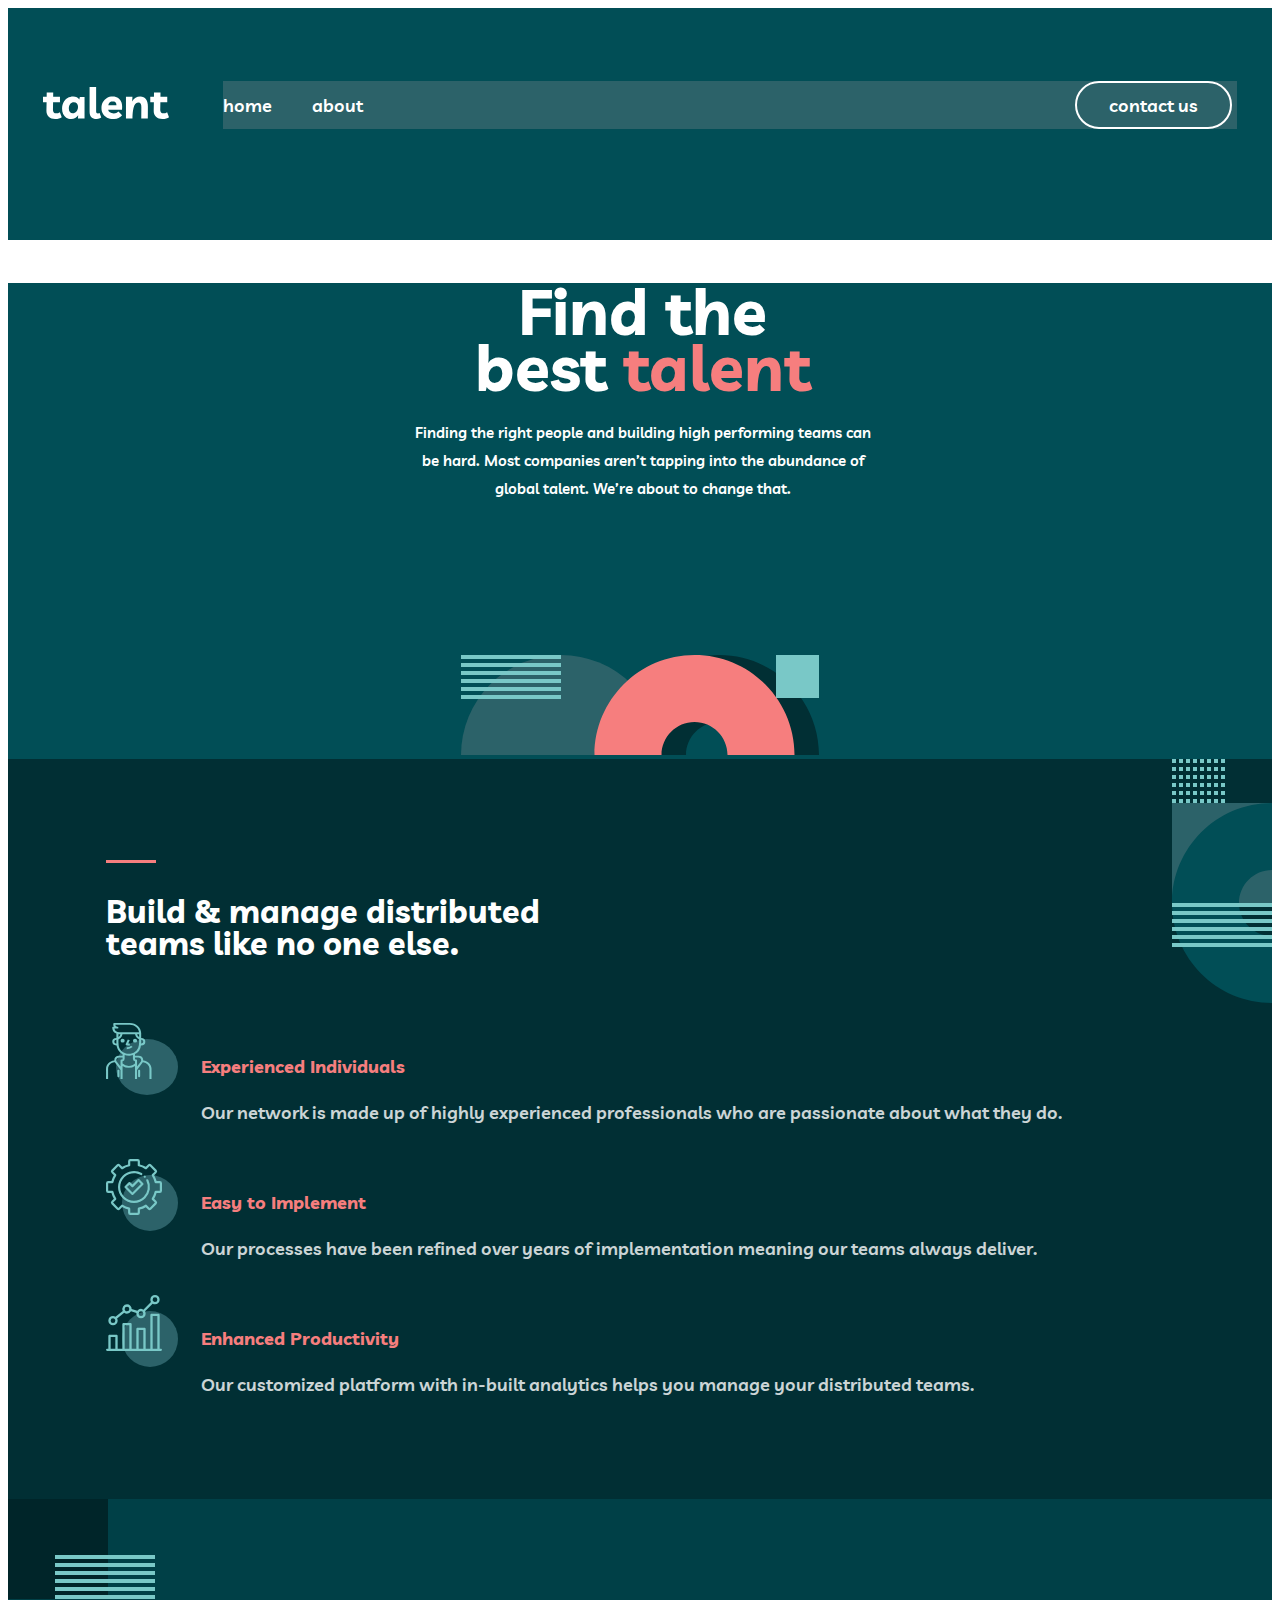
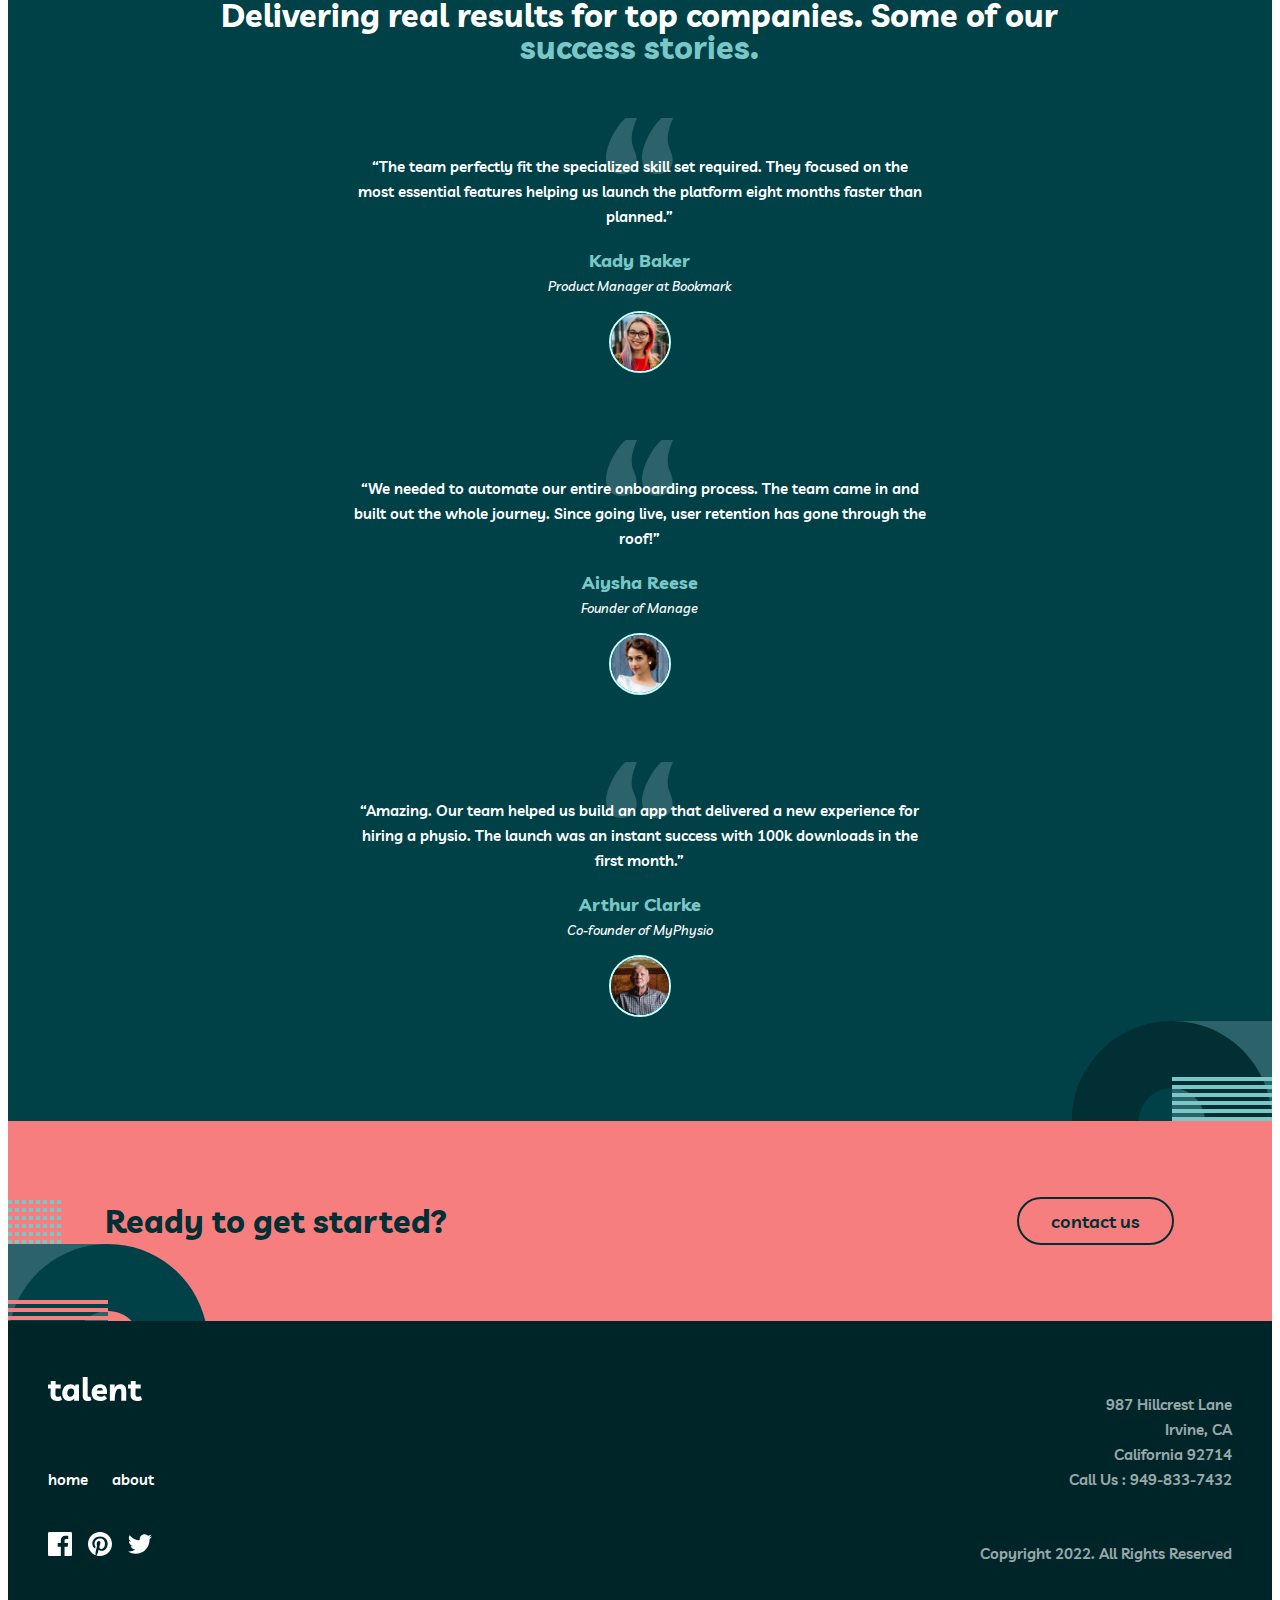
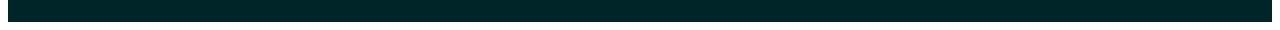
==== commit 31df38d6: "Fix minor padding and justify for quotes container" ====
--- a/index.html
+++ b/index.html
@@ -141,9 +141,9 @@
             <img class="avatar" src="assets/images/avatar-arthur.jpg" alt="arthur-pic">
           </div>
         </div>
-        <div>
-          <img class="icon-bot-left" src="assets/images/bg-pattern-home-5.svg" alt="pattern-home-5">
-        </div>
+      </div>
+      <div>
+        <img class="icon-bot-left" src="assets/images/bg-pattern-home-5.svg" alt="pattern-home-5">
       </div>
     </div>
   </main>
--- a/style.css
+++ b/style.css
@@ -1511,10 +1511,7 @@
 @media screen and (min-width: 1440px) {
     .main-stories-body {
         color: var(--white);
-        padding-top: 140px;
-        padding-bottom: 150px;
-        padding-left: 165px;
-        padding-right: 165px;
+        padding: 140px 165px;
         position: relative;
         text-align: center;
         background-color: var(--deep-jungle-green);
@@ -1531,11 +1528,13 @@
     }
 
     .quotes {
-        padding-top: 10px;
         display: flex;
         flex-direction: row;
         column-gap: 30px;
         align-items: center;
+        justify-content: center;
+        padding-bottom: 11px;
+        padding-top: 0;
     }
 
     .quotes__container {
@@ -1571,7 +1570,7 @@
         font-weight: 500;
         font-size: 13px;
         line-height: 18px;
-        margin-bottom: 16px;
+        margin-bottom: 32px;
     }
 
     .avatar {
